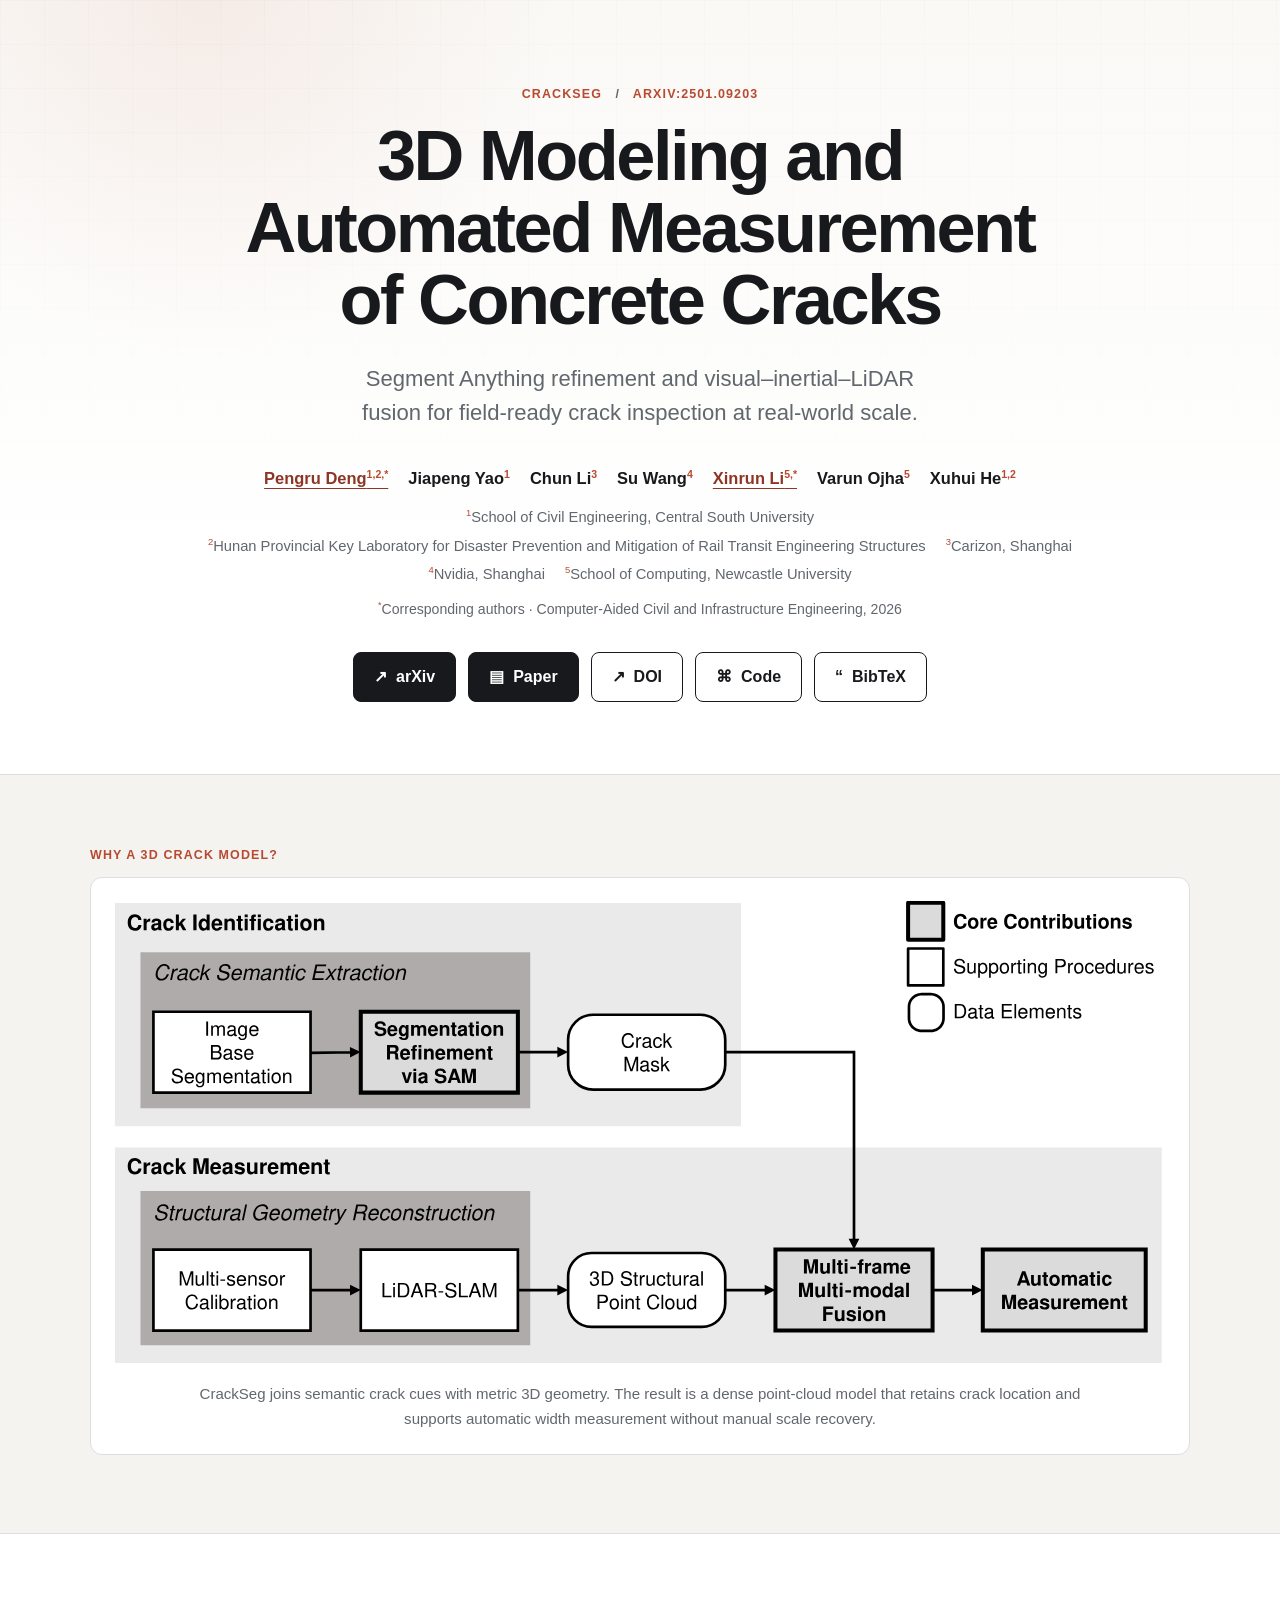
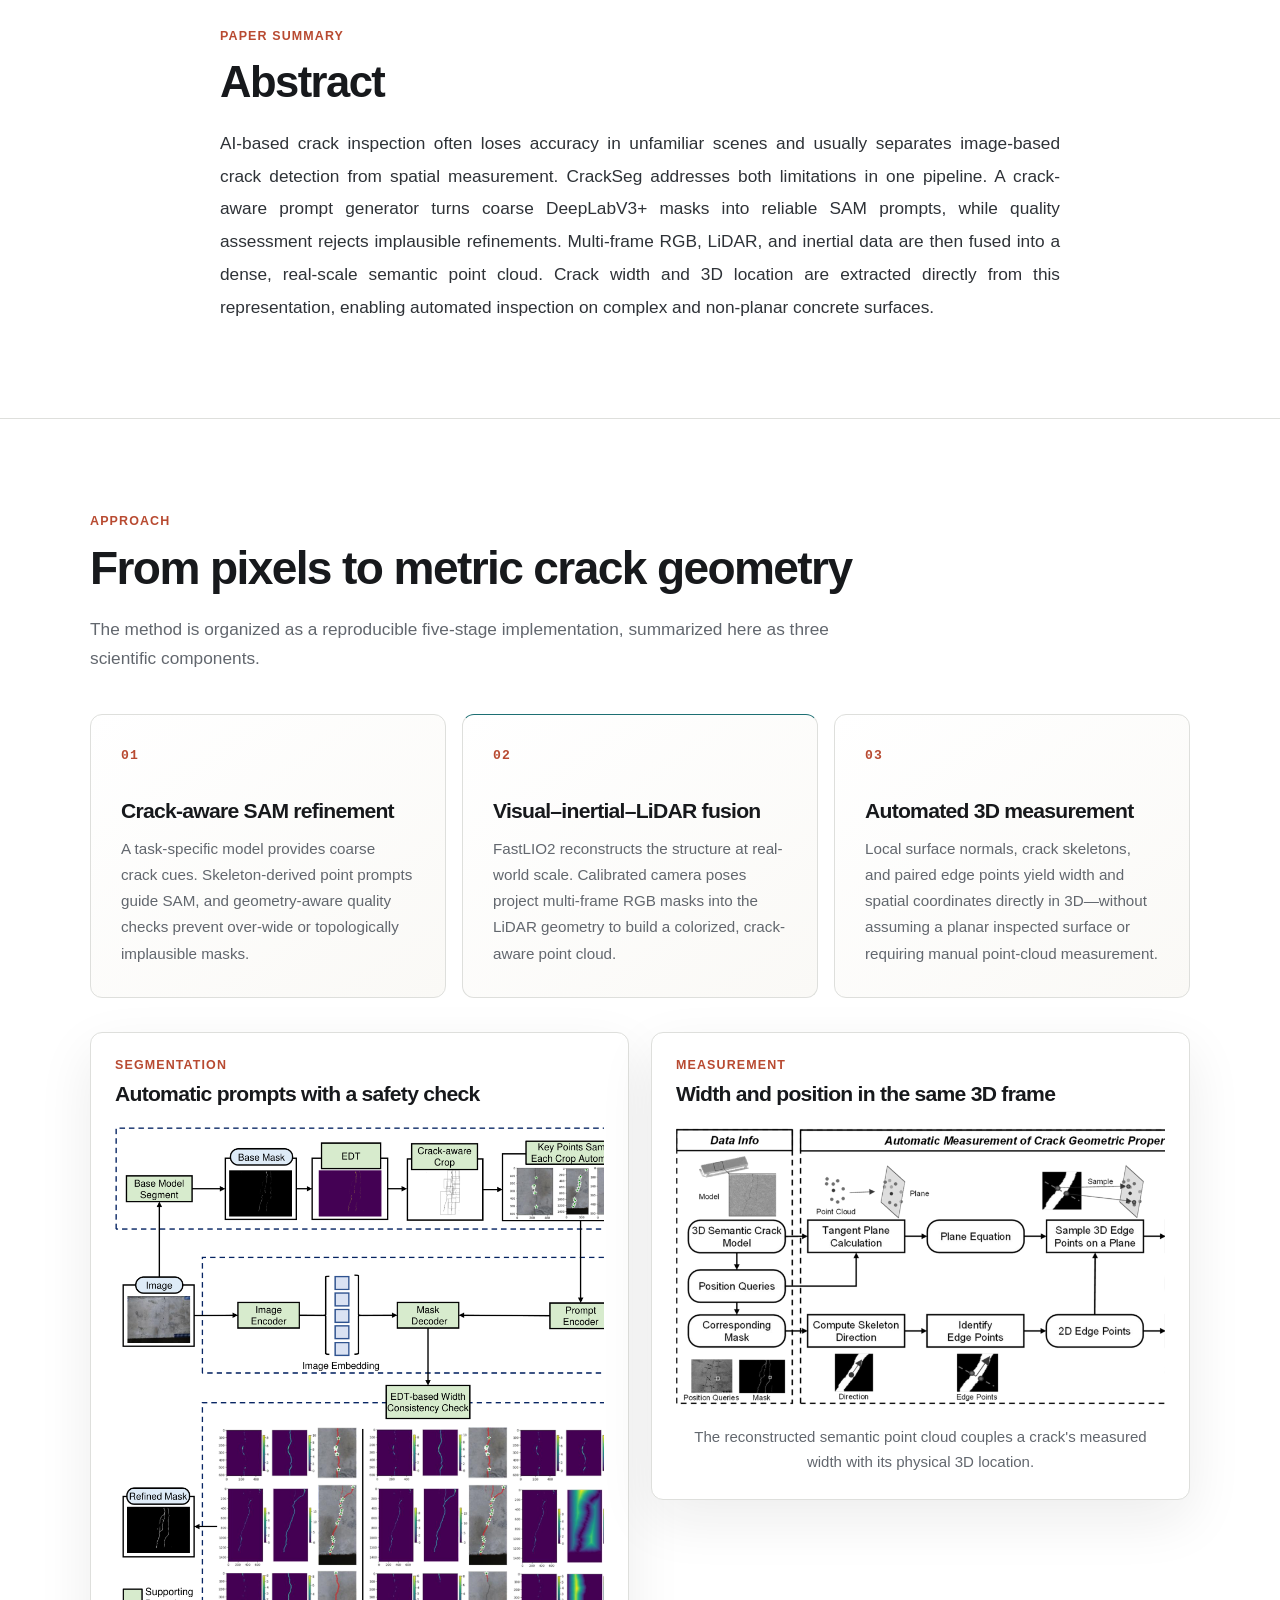
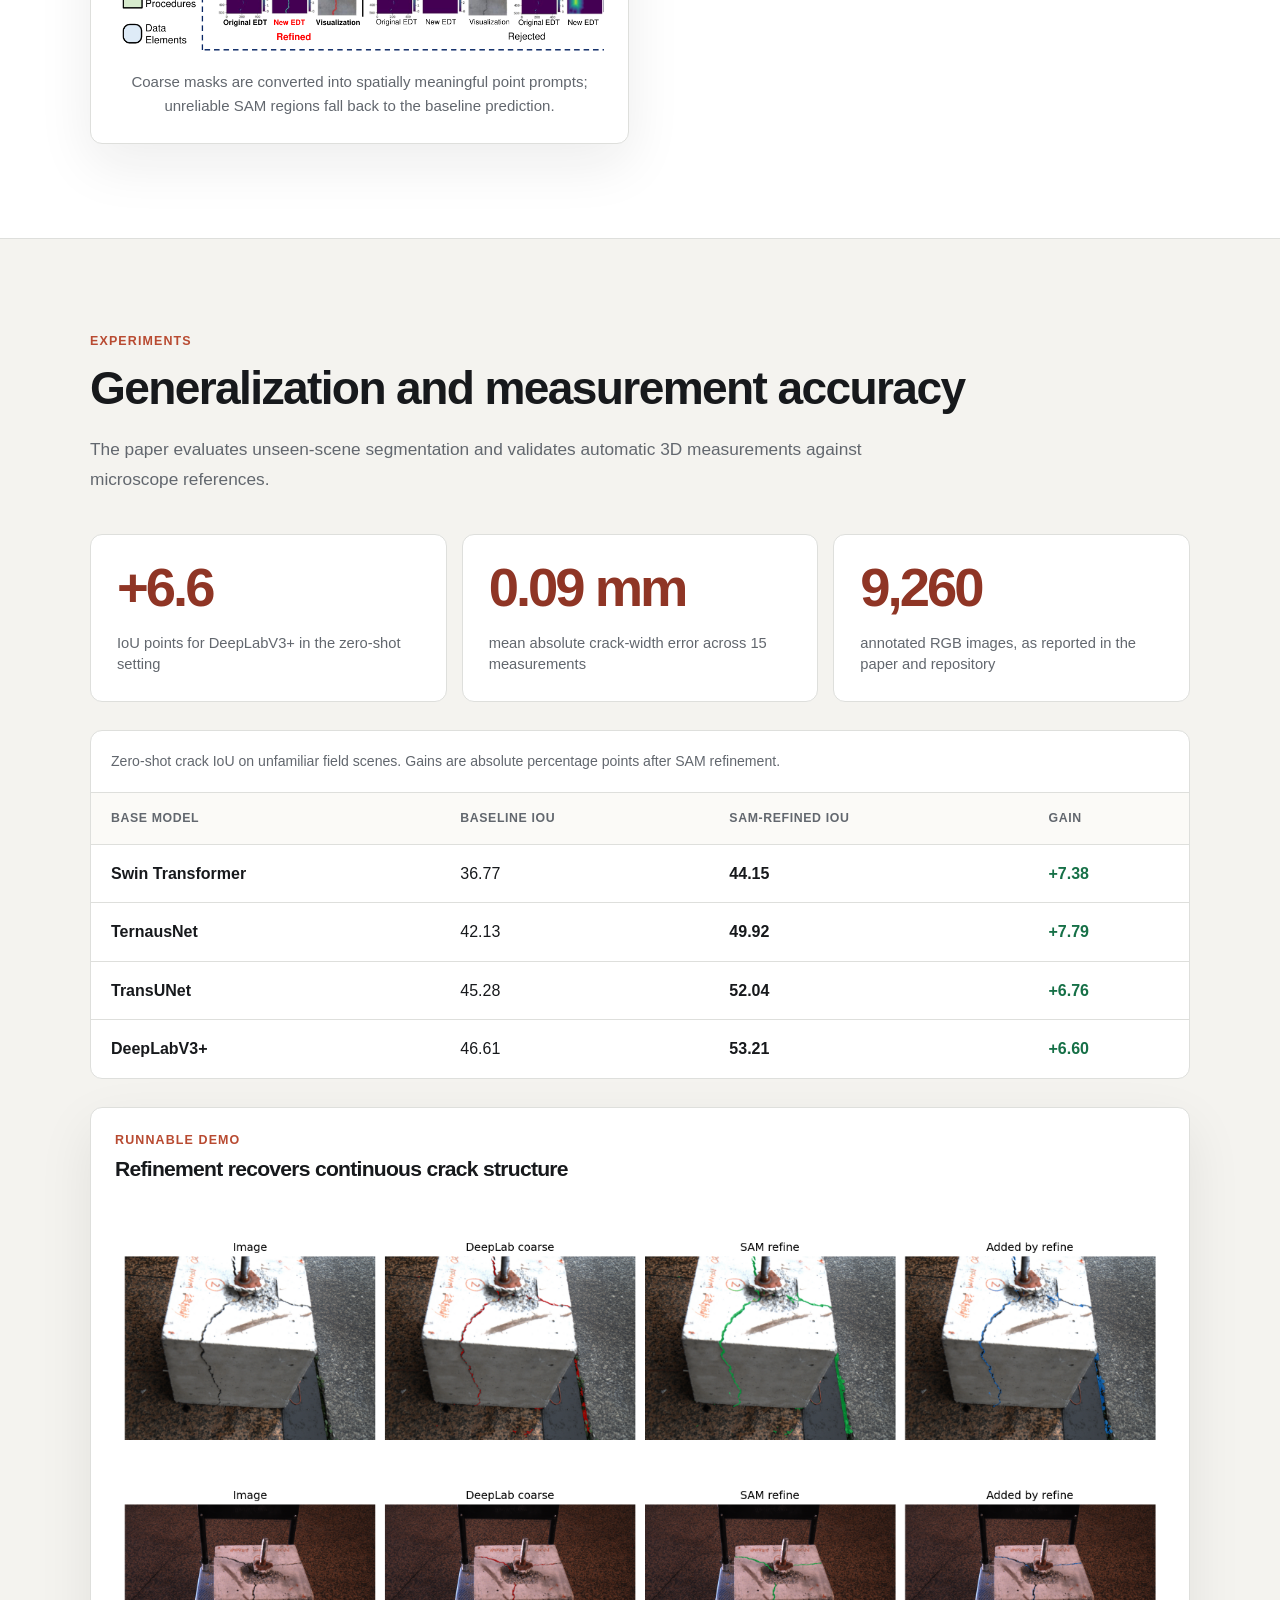
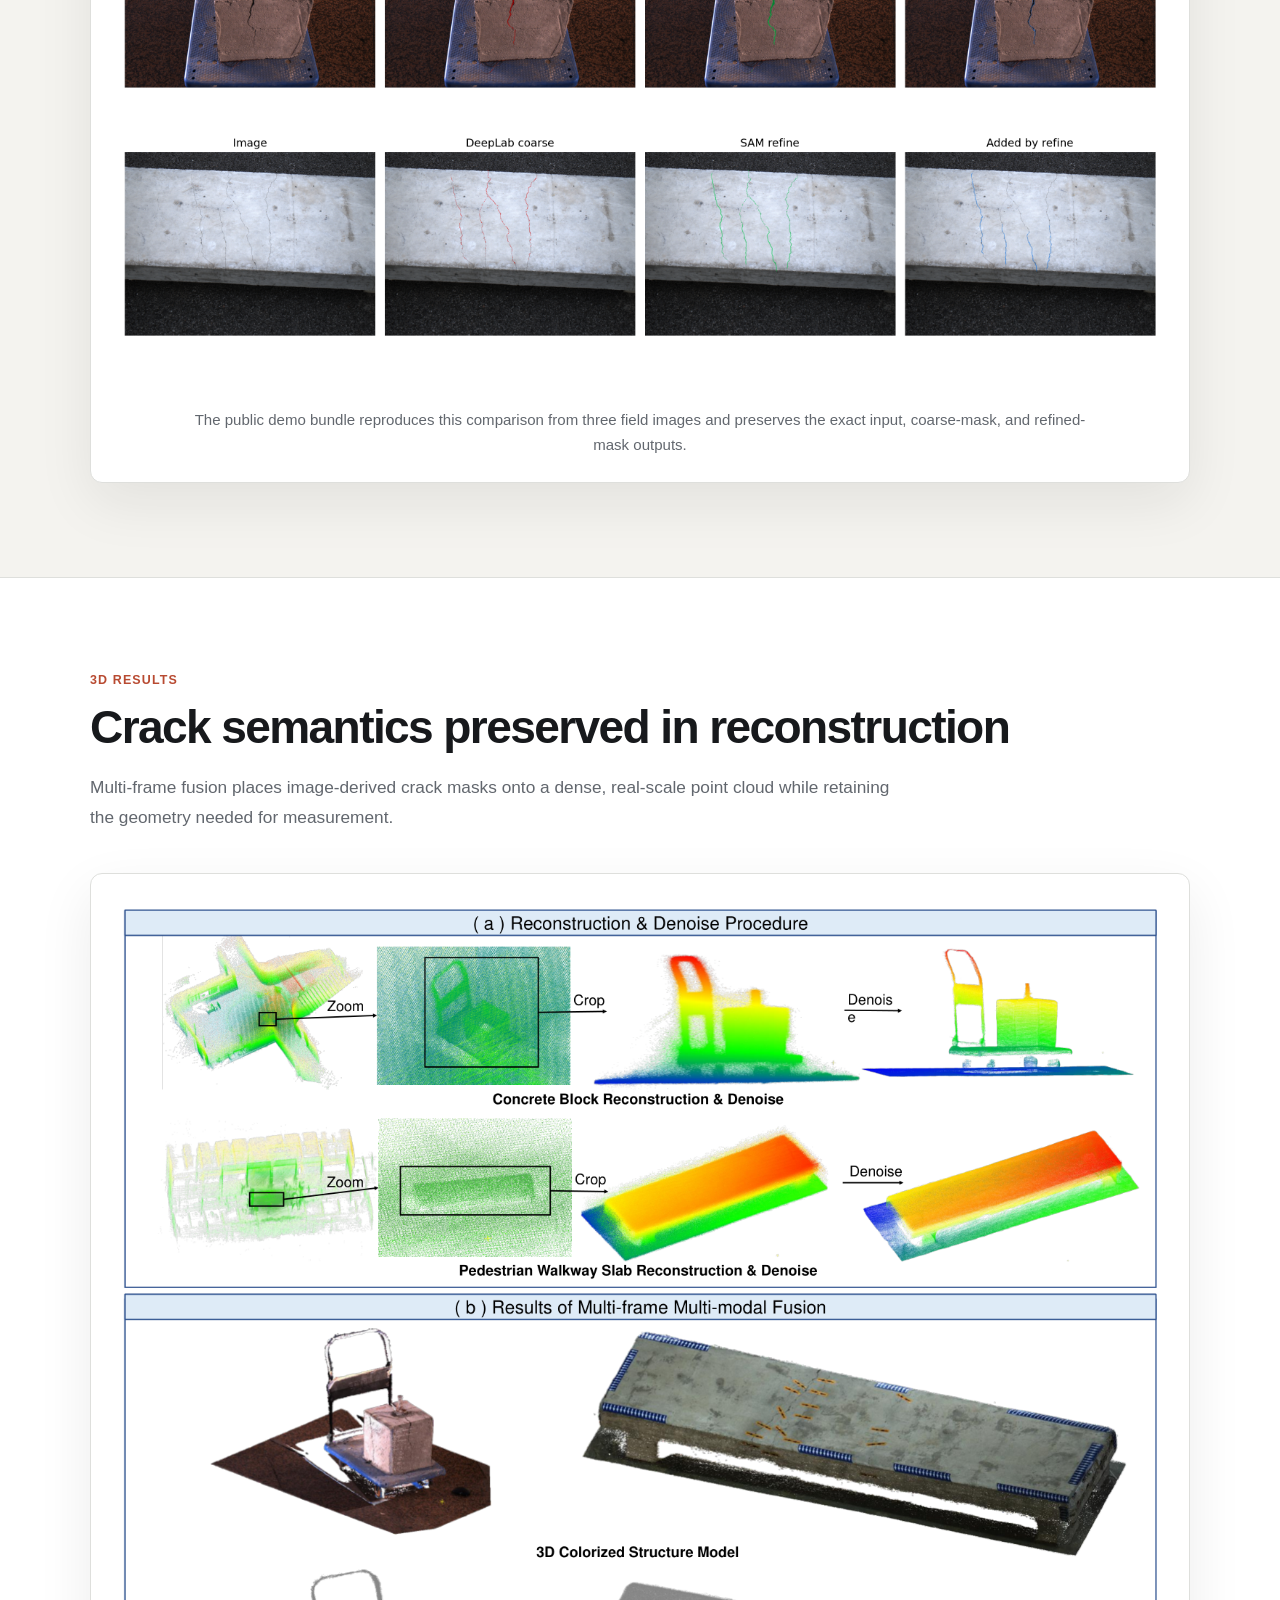
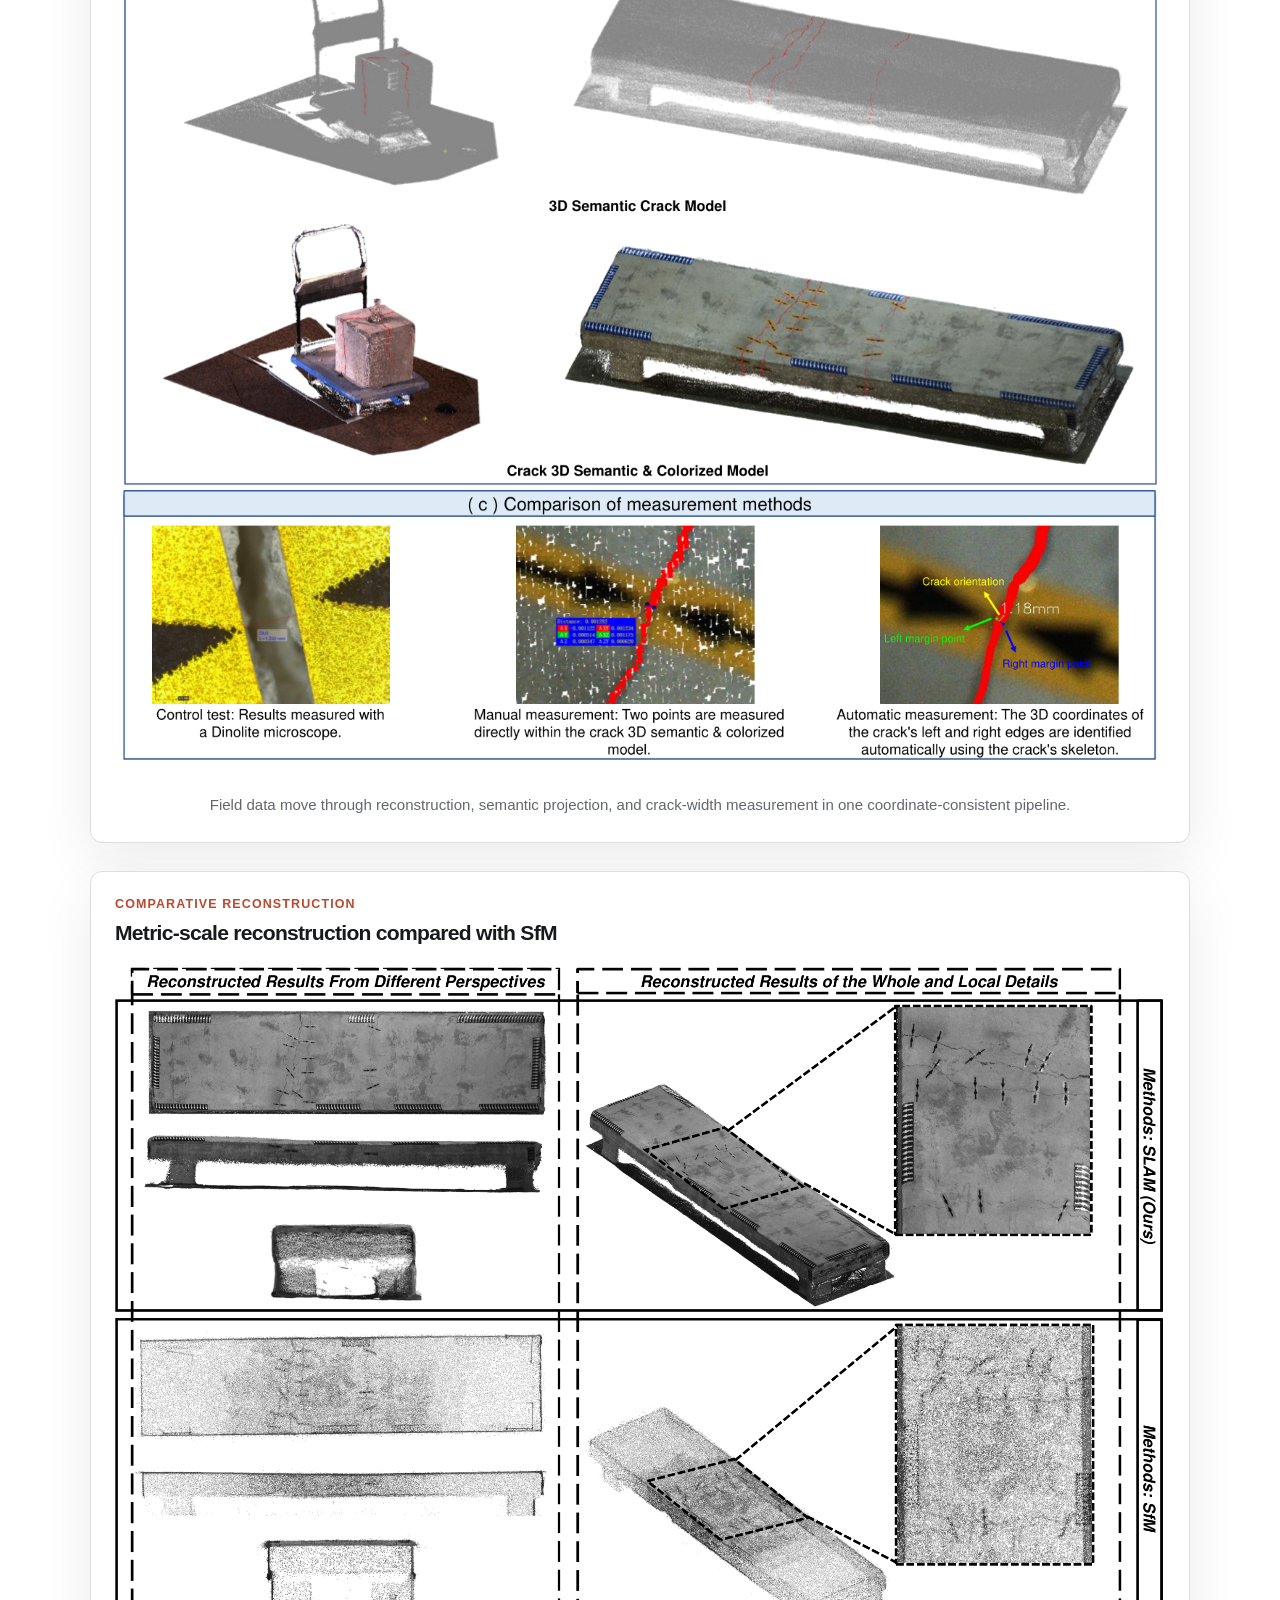
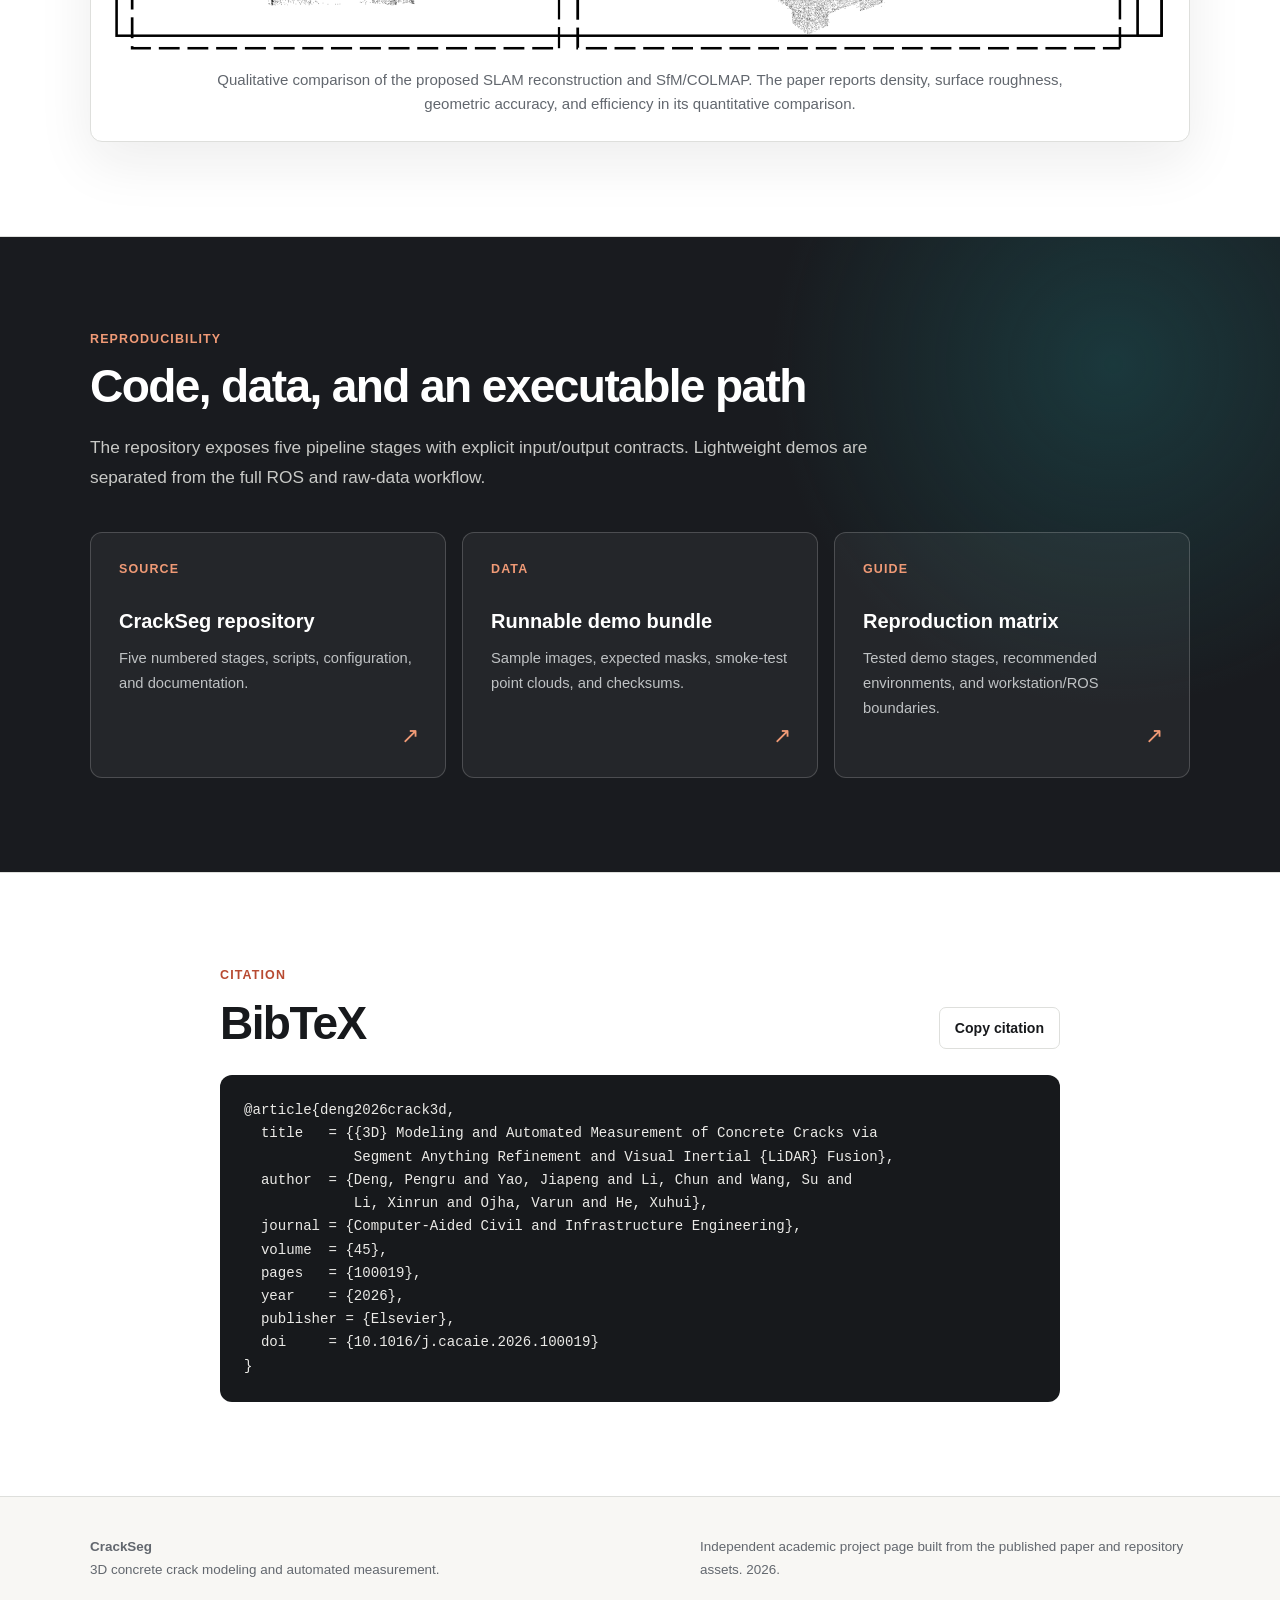
==== site/index.html @ 41051ce4 "Add CrackSeg GitHub Pages project site" ====
<!doctype html>
<html lang="en">
  <head>
    <meta charset="utf-8" />
    <meta name="viewport" content="width=device-width, initial-scale=1" />
    <meta
      name="description"
      content="CrackSeg combines crack-aware SAM refinement, visual-inertial-LiDAR fusion, and automated 3D crack-width measurement for field inspection."
    />
    <meta name="theme-color" content="#f7f5f1" />
    <meta name="color-scheme" content="light" />
    <link rel="canonical" href="https://xr-lee.github.io/CrackSeg/" />
    <link rel="stylesheet" href="./assets/css/site.css" />

    <meta property="og:type" content="article" />
    <meta property="og:site_name" content="CrackSeg" />
    <meta
      property="og:title"
      content="CrackSeg — 3D Modeling and Automated Measurement of Concrete Cracks"
    />
    <meta
      property="og:description"
      content="From field RGB, LiDAR, and IMU captures to semantically enriched 3D crack models and automated width measurements."
    />
    <meta property="og:url" content="https://xr-lee.github.io/CrackSeg/" />
    <meta
      property="og:image"
      content="https://xr-lee.github.io/CrackSeg/assets/images/segmentation-demo.png"
    />
    <meta name="twitter:card" content="summary_large_image" />

    <title>CrackSeg — 3D Concrete Crack Modeling and Measurement</title>

    <script type="application/ld+json">
      {
        "@context": "https://schema.org",
        "@type": "ScholarlyArticle",
        "headline": "3D Modeling and Automated Measurement of Concrete Cracks via Segment Anything Refinement and Visual Inertial LiDAR Fusion",
        "author": [
          { "@type": "Person", "name": "Pengru Deng" },
          { "@type": "Person", "name": "Jiapeng Yao" },
          { "@type": "Person", "name": "Chun Li" },
          { "@type": "Person", "name": "Su Wang" },
          { "@type": "Person", "name": "Xinrun Li" },
          { "@type": "Person", "name": "Varun Ojha" },
          { "@type": "Person", "name": "Xuhui He" }
        ],
        "datePublished": "2026",
        "identifier": [
          "arXiv:2501.09203",
          "https://doi.org/10.1016/j.cacaie.2026.100019"
        ],
        "isPartOf": {
          "@type": "Periodical",
          "name": "Computer-Aided Civil and Infrastructure Engineering"
        },
        "url": "https://xr-lee.github.io/CrackSeg/"
      }
    </script>
  </head>

  <body>
    <a class="skip-link" href="#main-content">Skip to content</a>

    <header class="hero">
      <div class="hero-grid" aria-hidden="true"></div>
      <div class="container hero-inner">
        <p class="eyebrow">CRACKSEG <span>/</span> ARXIV:2501.09203</p>
        <h1>3D Modeling and Automated Measurement of Concrete Cracks</h1>
        <p class="hero-subtitle">
          Segment Anything refinement and visual–inertial–LiDAR fusion for
          field-ready crack inspection at real-world scale.
        </p>

        <div class="authors" aria-label="Authors">
          <a href="mailto:pengrudeng@csu.edu.cn">Pengru Deng<sup>1,2,*</sup></a>
          <span>Jiapeng Yao<sup>1</sup></span>
          <span>Chun Li<sup>3</sup></span>
          <span>Su Wang<sup>4</sup></span>
          <a href="mailto:xinrun.li@ncl.ac.uk">Xinrun Li<sup>5,*</sup></a>
          <span>Varun Ojha<sup>5</sup></span>
          <span>Xuhui He<sup>1,2</sup></span>
        </div>

        <div class="affiliations" aria-label="Affiliations">
          <span><sup>1</sup>School of Civil Engineering, Central South University</span>
          <span><sup>2</sup>Hunan Provincial Key Laboratory for Disaster Prevention and Mitigation of Rail Transit Engineering Structures</span>
          <span><sup>3</sup>Carizon, Shanghai</span>
          <span><sup>4</sup>Nvidia, Shanghai</span>
          <span><sup>5</sup>School of Computing, Newcastle University</span>
        </div>
        <p class="correspondence">
          <sup>*</sup>Corresponding authors · Computer-Aided Civil and
          Infrastructure Engineering, 2026
        </p>

        <nav class="paper-links" aria-label="Paper links">
          <a
            class="button button-dark"
            href="https://arxiv.org/abs/2501.09203"
            target="_blank"
            rel="noopener noreferrer"
          >
            <span aria-hidden="true">↗</span> arXiv
            <span class="sr-only"> (opens in a new tab)</span>
          </a>
          <a
            class="button button-dark"
            href="https://arxiv.org/pdf/2501.09203"
            target="_blank"
            rel="noopener noreferrer"
          >
            <span aria-hidden="true">▤</span> Paper
            <span class="sr-only"> (opens in a new tab)</span>
          </a>
          <a
            class="button button-outline"
            href="https://doi.org/10.1016/j.cacaie.2026.100019"
            target="_blank"
            rel="noopener noreferrer"
          >
            <span aria-hidden="true">↗</span> DOI
            <span class="sr-only"> (opens in a new tab)</span>
          </a>
          <a
            class="button button-outline"
            href="https://github.com/XR-Lee/CrackSeg"
            target="_blank"
            rel="noopener noreferrer"
          >
            <span aria-hidden="true">⌘</span> Code
            <span class="sr-only"> (opens in a new tab)</span>
          </a>
          <a class="button button-outline" href="#bibtex">
            <span aria-hidden="true">“</span> BibTeX
          </a>
        </nav>
      </div>
    </header>

    <main id="main-content">
      <section class="teaser section-soft" aria-labelledby="overview-title">
        <div class="container-wide">
          <p class="section-kicker">WHY A 3D CRACK MODEL?</p>
          <h2 id="overview-title" class="sr-only">CrackSeg overview</h2>
          <figure class="figure-card figure-card-plain">
            <div
              class="figure-scroll"
              tabindex="0"
              aria-label="CrackSeg pipeline overview, horizontally scrollable on small screens"
            >
              <img
                src="./assets/images/pipeline-overview.svg"
                alt="CrackSeg pipeline from structural imagery through segmentation, LiDAR reconstruction, multimodal fusion, and automatic measurement."
                width="1178"
                height="519"
                decoding="async"
              />
            </div>
            <figcaption>
              CrackSeg joins semantic crack cues with metric 3D geometry. The result
              is a dense point-cloud model that retains crack location and supports
              automatic width measurement without manual scale recovery.
            </figcaption>
          </figure>
        </div>
      </section>

      <section class="section abstract-section" aria-labelledby="abstract-title">
        <div class="container-reading">
          <p class="section-kicker">PAPER SUMMARY</p>
          <h2 id="abstract-title">Abstract</h2>
          <p class="abstract-copy">
            AI-based crack inspection often loses accuracy in unfamiliar scenes and
            usually separates image-based crack detection from spatial measurement.
            CrackSeg addresses both limitations in one pipeline. A crack-aware prompt
            generator turns coarse DeepLabV3+ masks into reliable SAM prompts, while
            quality assessment rejects implausible refinements. Multi-frame RGB,
            LiDAR, and inertial data are then fused into a dense, real-scale semantic
            point cloud. Crack width and 3D location are extracted directly from this
            representation, enabling automated inspection on complex and non-planar
            concrete surfaces.
          </p>
        </div>
      </section>

      <section class="section method-section" aria-labelledby="method-title">
        <div class="container-wide">
          <p class="section-kicker">APPROACH</p>
          <h2 id="method-title">From pixels to metric crack geometry</h2>
          <p class="section-lead">
            The method is organized as a reproducible five-stage implementation,
            summarized here as three scientific components.
          </p>

          <div class="method-grid">
            <article class="method-card">
              <span class="method-index">01</span>
              <h3>Crack-aware SAM refinement</h3>
              <p>
                A task-specific model provides coarse crack cues. Skeleton-derived
                point prompts guide SAM, and geometry-aware quality checks prevent
                over-wide or topologically implausible masks.
              </p>
            </article>
            <article class="method-card">
              <span class="method-index">02</span>
              <h3>Visual–inertial–LiDAR fusion</h3>
              <p>
                FastLIO2 reconstructs the structure at real-world scale. Calibrated
                camera poses project multi-frame RGB masks into the LiDAR geometry to
                build a colorized, crack-aware point cloud.
              </p>
            </article>
            <article class="method-card">
              <span class="method-index">03</span>
              <h3>Automated 3D measurement</h3>
              <p>
                Local surface normals, crack skeletons, and paired edge points yield
                width and spatial coordinates directly in 3D—without assuming a
                planar inspected surface or requiring manual point-cloud measurement.
              </p>
            </article>
          </div>

          <div class="figure-pair">
            <figure class="figure-card">
              <p class="figure-label">SEGMENTATION</p>
              <h3>Automatic prompts with a safety check</h3>
              <div
                class="figure-scroll figure-scroll-tall"
                tabindex="0"
                aria-label="SAM refinement workflow, horizontally scrollable on small screens"
              >
                <img
                  src="./assets/images/sam-refinement.png"
                  alt="Workflow showing crack-aware prompt generation, SAM inference, and segmentation quality assessment."
                  width="1071"
                  height="968"
                  loading="lazy"
                  decoding="async"
                />
              </div>
              <figcaption>
                Coarse masks are converted into spatially meaningful point prompts;
                unreliable SAM regions fall back to the baseline prediction.
              </figcaption>
            </figure>

            <figure class="figure-card">
              <p class="figure-label">MEASUREMENT</p>
              <h3>Width and position in the same 3D frame</h3>
              <div
                class="figure-scroll"
                tabindex="0"
                aria-label="3D crack-width measurement workflow, horizontally scrollable on small screens"
              >
                <img
                  src="./assets/images/width-workflow.png"
                  alt="Workflow for localizing and measuring crack width from a semantic 3D point cloud."
                  width="1264"
                  height="491"
                  loading="lazy"
                  decoding="async"
                />
              </div>
              <figcaption>
                The reconstructed semantic point cloud couples a crack's measured
                width with its physical 3D location.
              </figcaption>
            </figure>
          </div>
        </div>
      </section>

      <section class="section section-soft results-section" aria-labelledby="results-title">
        <div class="container-wide">
          <p class="section-kicker">EXPERIMENTS</p>
          <h2 id="results-title">Generalization and measurement accuracy</h2>
          <p class="section-lead">
            The paper evaluates unseen-scene segmentation and validates automatic 3D
            measurements against microscope references.
          </p>

          <div class="metrics" aria-label="Key results">
            <article class="metric-card">
              <strong>+6.6</strong>
              <span>IoU points for DeepLabV3+ in the zero-shot setting</span>
            </article>
            <article class="metric-card">
              <strong>0.09 mm</strong>
              <span>mean absolute crack-width error across 15 measurements</span>
            </article>
            <article class="metric-card">
              <strong>9,260</strong>
              <span>annotated RGB images, as reported in the paper and repository</span>
            </article>
          </div>

          <div
            class="table-wrap"
            tabindex="0"
            aria-label="Zero-shot segmentation results, horizontally scrollable"
          >
            <table>
              <caption>
                Zero-shot crack IoU on unfamiliar field scenes. Gains are absolute
                percentage points after SAM refinement.
              </caption>
              <thead>
                <tr>
                  <th scope="col">Base model</th>
                  <th scope="col">Baseline IoU</th>
                  <th scope="col">SAM-refined IoU</th>
                  <th scope="col">Gain</th>
                </tr>
              </thead>
              <tbody>
                <tr>
                  <th scope="row">Swin Transformer</th>
                  <td>36.77</td>
                  <td><strong>44.15</strong></td>
                  <td class="gain">+7.38</td>
                </tr>
                <tr>
                  <th scope="row">TernausNet</th>
                  <td>42.13</td>
                  <td><strong>49.92</strong></td>
                  <td class="gain">+7.79</td>
                </tr>
                <tr>
                  <th scope="row">TransUNet</th>
                  <td>45.28</td>
                  <td><strong>52.04</strong></td>
                  <td class="gain">+6.76</td>
                </tr>
                <tr>
                  <th scope="row">DeepLabV3+</th>
                  <td>46.61</td>
                  <td><strong>53.21</strong></td>
                  <td class="gain">+6.60</td>
                </tr>
              </tbody>
            </table>
          </div>

          <figure class="figure-card result-figure">
            <p class="figure-label">RUNNABLE DEMO</p>
            <h3>Refinement recovers continuous crack structure</h3>
            <div
              class="figure-scroll"
              tabindex="0"
              aria-label="Segmentation demo comparison, horizontally scrollable on small screens"
            >
              <img
                src="./assets/images/segmentation-demo.png"
                alt="Three field examples comparing input images, coarse DeepLab masks, SAM-refined masks, and pixels recovered by refinement."
                width="3200"
                height="1800"
                loading="lazy"
                decoding="async"
              />
            </div>
            <figcaption>
              The public demo bundle reproduces this comparison from three field
              images and preserves the exact input, coarse-mask, and refined-mask
              outputs.
            </figcaption>
          </figure>
        </div>
      </section>

      <section class="section qualitative-section" aria-labelledby="qualitative-title">
        <div class="container-wide">
          <p class="section-kicker">3D RESULTS</p>
          <h2 id="qualitative-title">Crack semantics preserved in reconstruction</h2>
          <p class="section-lead">
            Multi-frame fusion places image-derived crack masks onto a dense,
            real-scale point cloud while retaining the geometry needed for
            measurement.
          </p>

          <figure class="figure-card feature-figure">
            <div
              class="figure-scroll"
              tabindex="0"
              aria-label="Reconstruction and measurement results, horizontally scrollable on small screens"
            >
              <img
                src="./assets/images/reconstruction-results.png"
                alt="Structural reconstruction, crack semantic fusion, and automatic crack-width measurement results."
                width="1448"
                height="2037"
                loading="lazy"
                decoding="async"
              />
            </div>
            <figcaption>
              Field data move through reconstruction, semantic projection, and
              crack-width measurement in one coordinate-consistent pipeline.
            </figcaption>
          </figure>

          <figure class="figure-card feature-figure">
            <p class="figure-label">COMPARATIVE RECONSTRUCTION</p>
            <h3>Metric-scale reconstruction compared with SfM</h3>
            <div
              class="figure-scroll"
              tabindex="0"
              aria-label="3D reconstruction comparison, horizontally scrollable on small screens"
            >
              <img
                src="./assets/images/reconstruction-comparison.png"
                alt="Comparison between the proposed LiDAR-image fusion reconstruction and an SfM-based approach."
                width="2035"
                height="1324"
                loading="lazy"
                decoding="async"
              />
            </div>
            <figcaption>
              Qualitative comparison of the proposed SLAM reconstruction and
              SfM/COLMAP. The paper reports density, surface roughness, geometric
              accuracy, and efficiency in its quantitative comparison.
            </figcaption>
          </figure>
        </div>
      </section>

      <section class="section section-dark resources-section" aria-labelledby="resources-title">
        <div class="container-wide">
          <p class="section-kicker section-kicker-light">REPRODUCIBILITY</p>
          <h2 id="resources-title">Code, data, and an executable path</h2>
          <p class="section-lead section-lead-light">
            The repository exposes five pipeline stages with explicit input/output
            contracts. Lightweight demos are separated from the full ROS and raw-data
            workflow.
          </p>

          <div class="resource-grid">
            <a
              class="resource-card"
              href="https://github.com/XR-Lee/CrackSeg"
              target="_blank"
              rel="noopener noreferrer"
            >
              <span class="resource-overline">SOURCE</span>
              <strong>CrackSeg repository</strong>
              <span>Five numbered stages, scripts, configuration, and documentation.</span>
              <span class="resource-arrow" aria-hidden="true">↗</span>
              <span class="sr-only">Opens in a new tab.</span>
            </a>
            <a
              class="resource-card"
              href="https://drive.google.com/drive/folders/1gFtSRWuKS7C0BrCifCmJpb7bshKcNFeG"
              target="_blank"
              rel="noopener noreferrer"
            >
              <span class="resource-overline">DATA</span>
              <strong>Runnable demo bundle</strong>
              <span>Sample images, expected masks, smoke-test point clouds, and checksums.</span>
              <span class="resource-arrow" aria-hidden="true">↗</span>
              <span class="sr-only">Opens in a new tab.</span>
            </a>
            <a
              class="resource-card"
              href="https://github.com/XR-Lee/CrackSeg/blob/main/docs/REPRODUCIBILITY.md"
              target="_blank"
              rel="noopener noreferrer"
            >
              <span class="resource-overline">GUIDE</span>
              <strong>Reproduction matrix</strong>
              <span>Tested demo stages, recommended environments, and workstation/ROS boundaries.</span>
              <span class="resource-arrow" aria-hidden="true">↗</span>
              <span class="sr-only">Opens in a new tab.</span>
            </a>
          </div>
        </div>
      </section>

      <section id="bibtex" class="section bibtex-section" aria-labelledby="bibtex-title">
        <div class="container-reading">
          <div class="bibtex-heading">
            <div>
              <p class="section-kicker">CITATION</p>
              <h2 id="bibtex-title">BibTeX</h2>
            </div>
            <button class="copy-button" type="button" data-copy-target="citation-code">
              <span class="copy-label" role="status" aria-live="polite">Copy citation</span>
            </button>
          </div>
          <pre><code id="citation-code">@article{deng2026crack3d,
  title   = {{3D} Modeling and Automated Measurement of Concrete Cracks via
             Segment Anything Refinement and Visual Inertial {LiDAR} Fusion},
  author  = {Deng, Pengru and Yao, Jiapeng and Li, Chun and Wang, Su and
             Li, Xinrun and Ojha, Varun and He, Xuhui},
  journal = {Computer-Aided Civil and Infrastructure Engineering},
  volume  = {45},
  pages   = {100019},
  year    = {2026},
  publisher = {Elsevier},
  doi     = {10.1016/j.cacaie.2026.100019}
}</code></pre>
        </div>
      </section>
    </main>

    <footer>
      <div class="container-wide footer-inner">
        <p>
          <strong>CrackSeg</strong><br />
          3D concrete crack modeling and automated measurement.
        </p>
        <p>
          Independent academic project page built from the published paper and
          repository assets. <span id="copyright-year">2026</span>.
        </p>
      </div>
    </footer>

    <script src="./assets/js/site.js" defer></script>
  </body>
</html>
---- site/assets/css/site.css ----
:root {
  --ink: #17191c;
  --ink-2: #25282d;
  --muted: #62676e;
  --line: #dedfdc;
  --soft: #f4f3ef;
  --paper: #ffffff;
  --accent: #b84a31;
  --accent-dark: #8f3525;
  --accent-soft: #f5e6df;
  --teal: #1d6f73;
  --gain: #167047;
  --shadow: 0 20px 55px rgb(23 25 28 / 8%);
  --radius: 12px;
  --content: 1100px;
  --reading: 840px;
}

*,
*::before,
*::after {
  box-sizing: border-box;
}

html {
  scroll-behavior: smooth;
}

body {
  margin: 0;
  color: var(--ink);
  background: var(--paper);
  font-family: Inter, "Segoe UI", "Noto Sans", Arial, sans-serif;
  font-size: 16px;
  line-height: 1.72;
  text-rendering: optimizeLegibility;
  -webkit-font-smoothing: antialiased;
}

a {
  color: inherit;
}

img {
  display: block;
  max-width: 100%;
  height: auto;
}

button,
a {
  -webkit-tap-highlight-color: transparent;
}

.skip-link {
  position: fixed;
  top: 12px;
  left: 12px;
  z-index: 100;
  padding: 10px 14px;
  color: var(--paper);
  background: var(--ink);
  border-radius: 6px;
  transform: translateY(-180%);
  transition: transform 160ms ease;
}

.skip-link:focus {
  transform: translateY(0);
}

.container,
.container-wide,
.container-reading {
  width: min(100% - 48px, var(--content));
  margin-inline: auto;
}

.container-reading {
  width: min(100% - 48px, var(--reading));
}

.hero {
  position: relative;
  overflow: hidden;
  border-bottom: 1px solid var(--line);
  background:
    radial-gradient(circle at 16% 0%, rgb(184 74 49 / 8%), transparent 27%),
    linear-gradient(180deg, #faf9f6 0%, #fff 72%);
}

.hero-grid {
  position: absolute;
  inset: 0;
  opacity: 0.22;
  background-image:
    linear-gradient(rgb(23 25 28 / 7%) 1px, transparent 1px),
    linear-gradient(90deg, rgb(23 25 28 / 7%) 1px, transparent 1px);
  background-size: 44px 44px;
  mask-image: linear-gradient(to bottom, #000 0%, transparent 76%);
  pointer-events: none;
}

.hero-inner {
  position: relative;
  padding-block: 86px 72px;
  text-align: center;
}

.eyebrow,
.section-kicker,
.figure-label,
.resource-overline {
  margin: 0 0 18px;
  color: var(--accent);
  font-size: 0.78rem;
  font-weight: 800;
  letter-spacing: 0.09em;
  line-height: 1.3;
  text-transform: uppercase;
}

.eyebrow span {
  padding-inline: 0.7em;
  color: var(--muted);
}

h1,
h2,
h3,
p {
  margin-top: 0;
}

h1,
h2,
h3 {
  font-family: "Aptos Display", "Segoe UI", "Noto Sans", Arial, sans-serif;
  letter-spacing: -0.035em;
}

h1 {
  max-width: 990px;
  margin: 0 auto 26px;
  font-size: clamp(2.45rem, 5.5vw, 4.8rem);
  font-weight: 750;
  line-height: 1.02;
  text-wrap: balance;
}

h2 {
  margin-bottom: 20px;
  font-size: clamp(2rem, 3.6vw, 3.15rem);
  font-weight: 740;
  line-height: 1.12;
  text-wrap: balance;
}

h3 {
  margin-bottom: 12px;
  font-size: 1.32rem;
  line-height: 1.25;
}

.hero-subtitle {
  max-width: 780px;
  margin: 0 auto 34px;
  color: var(--muted);
  font-size: clamp(1.08rem, 2.1vw, 1.38rem);
  line-height: 1.55;
  text-wrap: balance;
}

.authors {
  display: flex;
  flex-wrap: wrap;
  justify-content: center;
  gap: 5px 20px;
  max-width: 940px;
  margin: 0 auto 13px;
  font-size: 1.03rem;
  font-weight: 650;
}

.authors a {
  color: var(--accent-dark);
  text-decoration-thickness: 1px;
  text-underline-offset: 4px;
}

sup {
  color: var(--accent);
  font-size: 0.64em;
  line-height: 0;
}

.affiliations {
  display: flex;
  flex-wrap: wrap;
  justify-content: center;
  gap: 3px 20px;
  max-width: 980px;
  margin: 0 auto 10px;
  color: var(--muted);
  font-size: 0.92rem;
}

.correspondence {
  margin-bottom: 30px;
  color: var(--muted);
  font-size: 0.88rem;
}

.paper-links {
  display: flex;
  flex-wrap: wrap;
  justify-content: center;
  gap: 12px;
}

.button {
  display: inline-flex;
  min-height: 50px;
  align-items: center;
  justify-content: center;
  gap: 9px;
  padding: 0 20px;
  border: 1px solid var(--ink);
  border-radius: 8px;
  font-weight: 750;
  line-height: 1;
  text-decoration: none;
  transition:
    transform 160ms ease,
    background-color 160ms ease,
    color 160ms ease;
}

.button:hover {
  transform: translateY(-2px);
}

.button:focus-visible,
.copy-button:focus-visible,
.figure-scroll:focus-visible,
.table-wrap:focus-visible,
.resource-card:focus-visible {
  outline: 3px solid rgb(184 74 49 / 42%);
  outline-offset: 3px;
}

.button-dark {
  color: var(--paper);
  background: var(--ink);
}

.button-dark:hover {
  background: var(--accent-dark);
}

.button-outline {
  background: var(--paper);
}

.button-outline:hover {
  color: var(--paper);
  background: var(--ink);
}

.section {
  padding-block: 94px;
  border-bottom: 1px solid var(--line);
}

.section-soft {
  background: var(--soft);
}

.teaser {
  padding-block: 72px 78px;
  border-bottom: 1px solid var(--line);
}

.section-kicker {
  margin-bottom: 14px;
}

.section-lead {
  max-width: 800px;
  margin-bottom: 40px;
  color: var(--muted);
  font-size: 1.08rem;
}

.abstract-section h2 {
  font-size: clamp(2rem, 3.4vw, 2.75rem);
}

.abstract-copy {
  margin-bottom: 0;
  color: #2e3237;
  font-size: 1.08rem;
  line-height: 1.9;
  text-align: justify;
}

.figure-card {
  overflow: hidden;
  margin: 0;
  padding: 24px;
  background: var(--paper);
  border: 1px solid var(--line);
  border-radius: var(--radius);
  box-shadow: var(--shadow);
}

.figure-card-plain {
  padding: 22px;
  box-shadow: none;
}

.figure-card h3 {
  margin-bottom: 20px;
}

.figure-scroll {
  overflow-x: auto;
  scrollbar-color: #b9b9b4 transparent;
  scrollbar-width: thin;
}

.figure-scroll img {
  width: 100%;
  min-width: 720px;
  margin-inline: auto;
}

.figure-scroll-tall img {
  min-width: 580px;
}

.figure-card figcaption {
  max-width: 910px;
  margin: 18px auto 0;
  color: var(--muted);
  font-size: 0.94rem;
  line-height: 1.65;
  text-align: center;
}

.method-grid {
  display: grid;
  grid-template-columns: repeat(3, 1fr);
  gap: 16px;
  margin-bottom: 34px;
}

.method-card {
  min-height: 270px;
  padding: 30px;
  background: linear-gradient(145deg, #fff 0%, #faf9f6 100%);
  border: 1px solid var(--line);
  border-radius: var(--radius);
}

.method-card:nth-child(2) {
  border-top-color: var(--teal);
}

.method-index {
  display: block;
  margin-bottom: 30px;
  color: var(--accent);
  font-family: ui-monospace, SFMono-Regular, Consolas, monospace;
  font-size: 0.82rem;
  font-weight: 800;
  letter-spacing: 0.08em;
}

.method-card p {
  margin-bottom: 0;
  color: var(--muted);
  font-size: 0.95rem;
}

.figure-pair {
  display: grid;
  grid-template-columns: 1fr 1fr;
  align-items: start;
  gap: 22px;
}

.figure-pair .figure-card {
  min-width: 0;
}

.figure-label {
  margin-bottom: 8px;
}

.metrics {
  display: grid;
  grid-template-columns: repeat(3, 1fr);
  gap: 15px;
  margin-bottom: 28px;
}

.metric-card {
  display: flex;
  min-height: 168px;
  flex-direction: column;
  justify-content: space-between;
  padding: 26px;
  background: var(--paper);
  border: 1px solid var(--line);
  border-radius: var(--radius);
}

.metric-card strong {
  color: var(--accent-dark);
  font-size: clamp(2.1rem, 4.4vw, 3.4rem);
  font-weight: 780;
  letter-spacing: -0.055em;
  line-height: 1;
}

.metric-card span {
  color: var(--muted);
  font-size: 0.92rem;
  line-height: 1.45;
}

.table-wrap {
  overflow-x: auto;
  margin-bottom: 28px;
  background: var(--paper);
  border: 1px solid var(--line);
  border-radius: var(--radius);
}

table {
  width: 100%;
  min-width: 660px;
  border-collapse: collapse;
  font-variant-numeric: tabular-nums;
}

caption {
  padding: 18px 20px;
  color: var(--muted);
  border-bottom: 1px solid var(--line);
  font-size: 0.88rem;
  text-align: left;
}

th,
td {
  padding: 15px 20px;
  border-bottom: 1px solid var(--line);
  text-align: left;
}

thead th {
  color: var(--muted);
  background: #fbfaf7;
  font-size: 0.77rem;
  letter-spacing: 0.05em;
  text-transform: uppercase;
}

tbody th {
  font-weight: 650;
}

tbody tr:last-child th,
tbody tr:last-child td {
  border-bottom: 0;
}

.gain {
  color: var(--gain);
  font-weight: 800;
}

.result-figure,
.feature-figure {
  margin-top: 28px;
}

.feature-figure + .feature-figure {
  margin-top: 28px;
}

.section-dark {
  color: var(--paper);
  background:
    radial-gradient(circle at 87% 20%, rgb(29 111 115 / 35%), transparent 28%),
    #191b1f;
}

.section-kicker-light {
  color: #f09a76;
}

.section-lead-light {
  color: #c8c9c6;
}

.resource-grid {
  display: grid;
  grid-template-columns: repeat(3, 1fr);
  gap: 16px;
}

.resource-card {
  position: relative;
  display: flex;
  min-height: 246px;
  flex-direction: column;
  padding: 28px;
  color: var(--paper);
  background: rgb(255 255 255 / 5%);
  border: 1px solid rgb(255 255 255 / 18%);
  border-radius: var(--radius);
  text-decoration: none;
  transition:
    transform 160ms ease,
    background-color 160ms ease;
}

.resource-card:hover {
  transform: translateY(-3px);
  background: rgb(255 255 255 / 9%);
}

.resource-card strong {
  margin-bottom: 12px;
  font-size: 1.25rem;
  line-height: 1.3;
}

.resource-card > span:not(.resource-overline, .resource-arrow) {
  color: #bfc2c4;
  font-size: 0.92rem;
}

.resource-overline {
  margin-bottom: 30px;
  color: #f09a76;
}

.resource-arrow {
  position: absolute;
  right: 26px;
  bottom: 22px;
  color: #f09a76;
  font-size: 1.4rem;
}

.bibtex-heading {
  display: flex;
  align-items: end;
  justify-content: space-between;
  gap: 20px;
}

.bibtex-heading h2 {
  margin-bottom: 0;
}

.copy-button {
  min-height: 42px;
  padding: 0 15px;
  color: var(--ink);
  background: var(--paper);
  border: 1px solid var(--line);
  border-radius: 7px;
  font: inherit;
  font-size: 0.88rem;
  font-weight: 700;
  cursor: pointer;
}

pre {
  overflow-x: auto;
  margin: 26px 0 0;
  padding: 24px;
  color: #ebeae7;
  background: var(--ink);
  border-radius: var(--radius);
  font-size: 0.88rem;
  line-height: 1.65;
}

code {
  font-family: "Cascadia Code", "SFMono-Regular", Consolas, monospace;
}

footer {
  padding-block: 38px;
  color: var(--muted);
  background: #f8f7f4;
}

.footer-inner {
  display: flex;
  align-items: end;
  justify-content: space-between;
  gap: 30px;
}

.footer-inner p {
  max-width: 490px;
  margin: 0;
  font-size: 0.84rem;
}

.sr-only {
  position: absolute;
  width: 1px;
  height: 1px;
  padding: 0;
  overflow: hidden;
  clip: rect(0, 0, 0, 0);
  white-space: nowrap;
  border: 0;
}

@media (max-width: 900px) {
  .method-grid,
  .metrics,
  .resource-grid {
    grid-template-columns: 1fr;
  }

  .method-card,
  .metric-card {
    min-height: auto;
  }

  .method-index {
    margin-bottom: 18px;
  }

  .metric-card {
    gap: 20px;
  }

  .figure-pair {
    grid-template-columns: 1fr;
  }

  .resource-card {
    min-height: 205px;
  }
}

@media (max-width: 680px) {
  .container,
  .container-wide,
  .container-reading {
    width: min(100% - 28px, var(--content));
  }

  .hero-inner {
    padding-block: 64px 52px;
  }

  h1 {
    font-size: clamp(2.25rem, 11vw, 3.15rem);
  }

  .hero-subtitle {
    font-size: 1.04rem;
  }

  .authors {
    gap: 4px 13px;
    font-size: 0.94rem;
  }

  .affiliations {
    font-size: 0.82rem;
  }

  .paper-links {
    display: grid;
    grid-template-columns: 1fr 1fr;
  }

  .button {
    width: 100%;
    min-height: 48px;
    padding-inline: 12px;
  }

  .section {
    padding-block: 68px;
  }

  .teaser {
    padding-block: 55px 60px;
  }

  .abstract-copy {
    font-size: 1rem;
    line-height: 1.8;
    text-align: left;
  }

  .method-card,
  .metric-card,
  .resource-card,
  .figure-card {
    padding: 20px;
  }

  .figure-scroll img {
    min-width: 610px;
  }

  .figure-scroll-tall img {
    min-width: 520px;
  }

  .bibtex-heading,
  .footer-inner {
    align-items: flex-start;
    flex-direction: column;
  }

  pre {
    margin-inline: -2px;
    padding: 18px;
    font-size: 0.76rem;
  }
}

@media (max-width: 430px) {
  .paper-links .button:last-child {
    grid-column: 1 / -1;
  }
}

@media (prefers-reduced-motion: reduce) {
  html {
    scroll-behavior: auto;
  }

  *,
  *::before,
  *::after {
    scroll-behavior: auto !important;
    transition-duration: 0.01ms !important;
  }
}
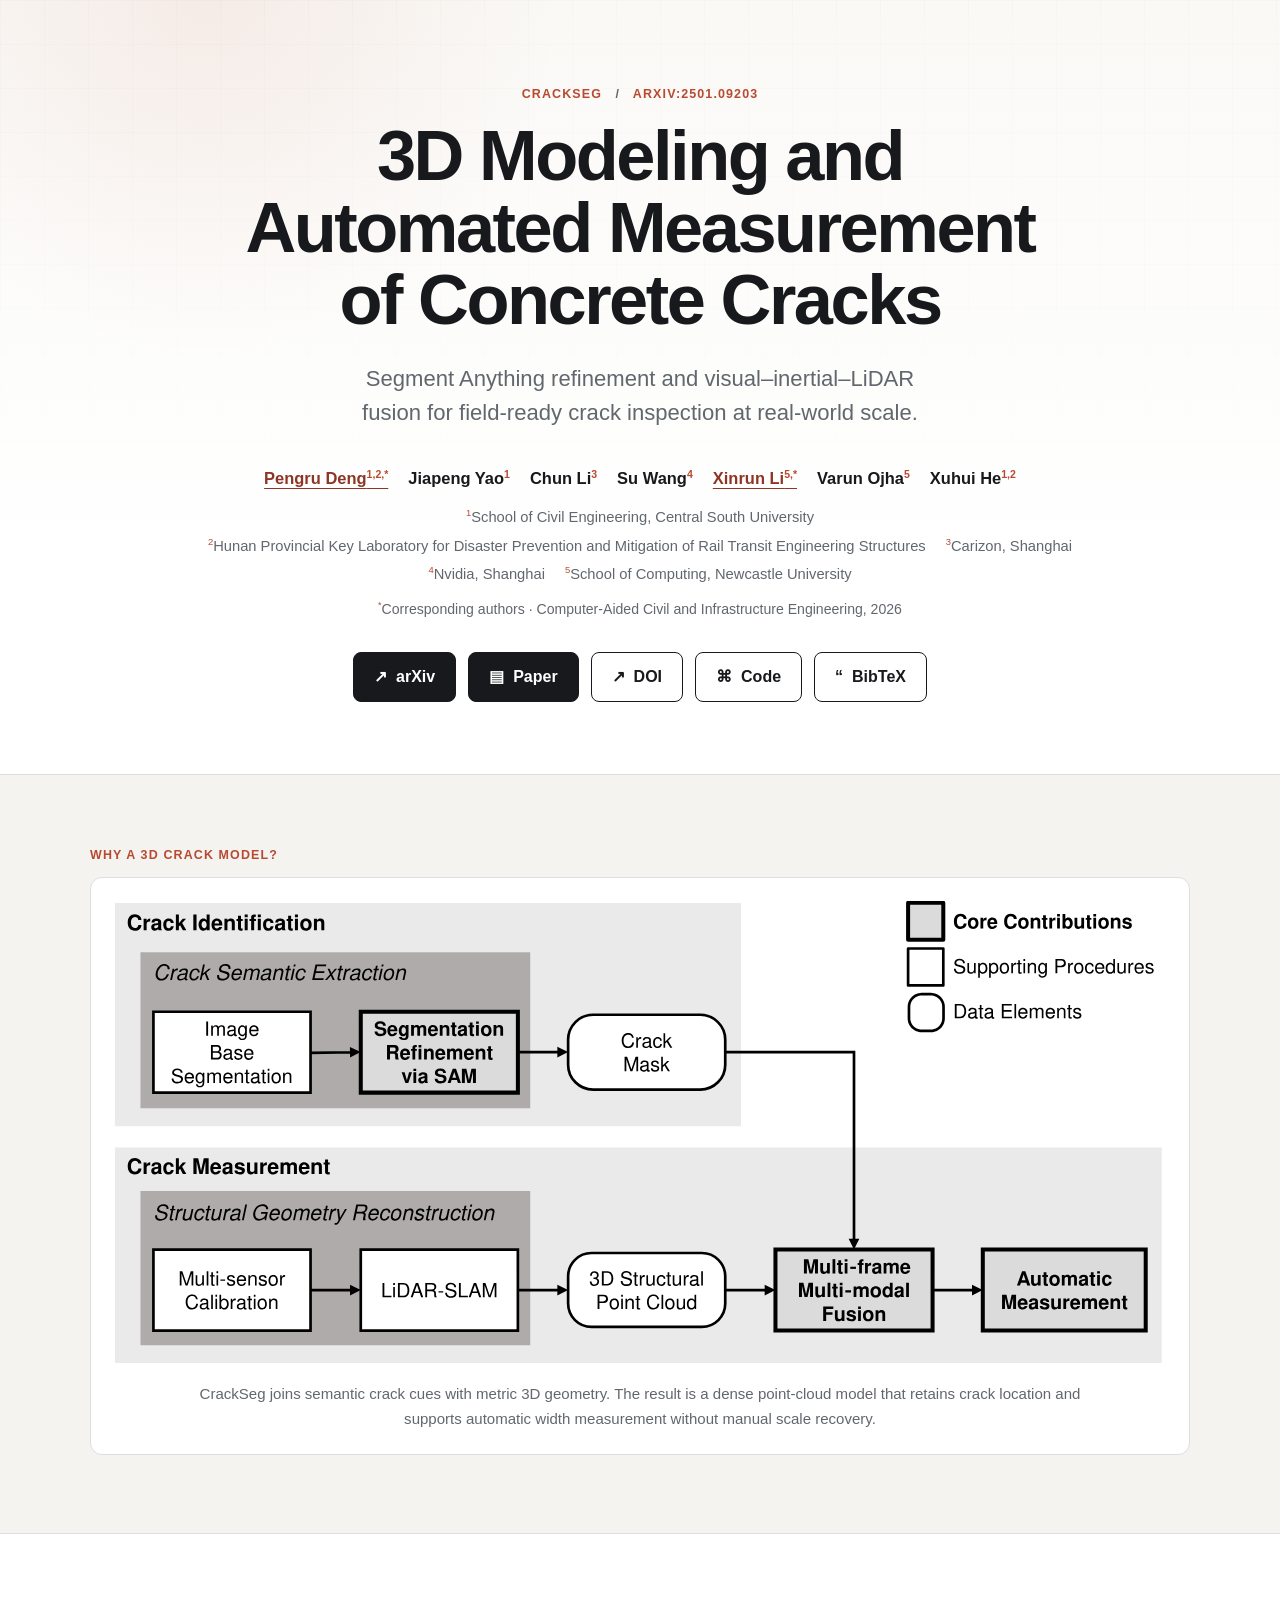
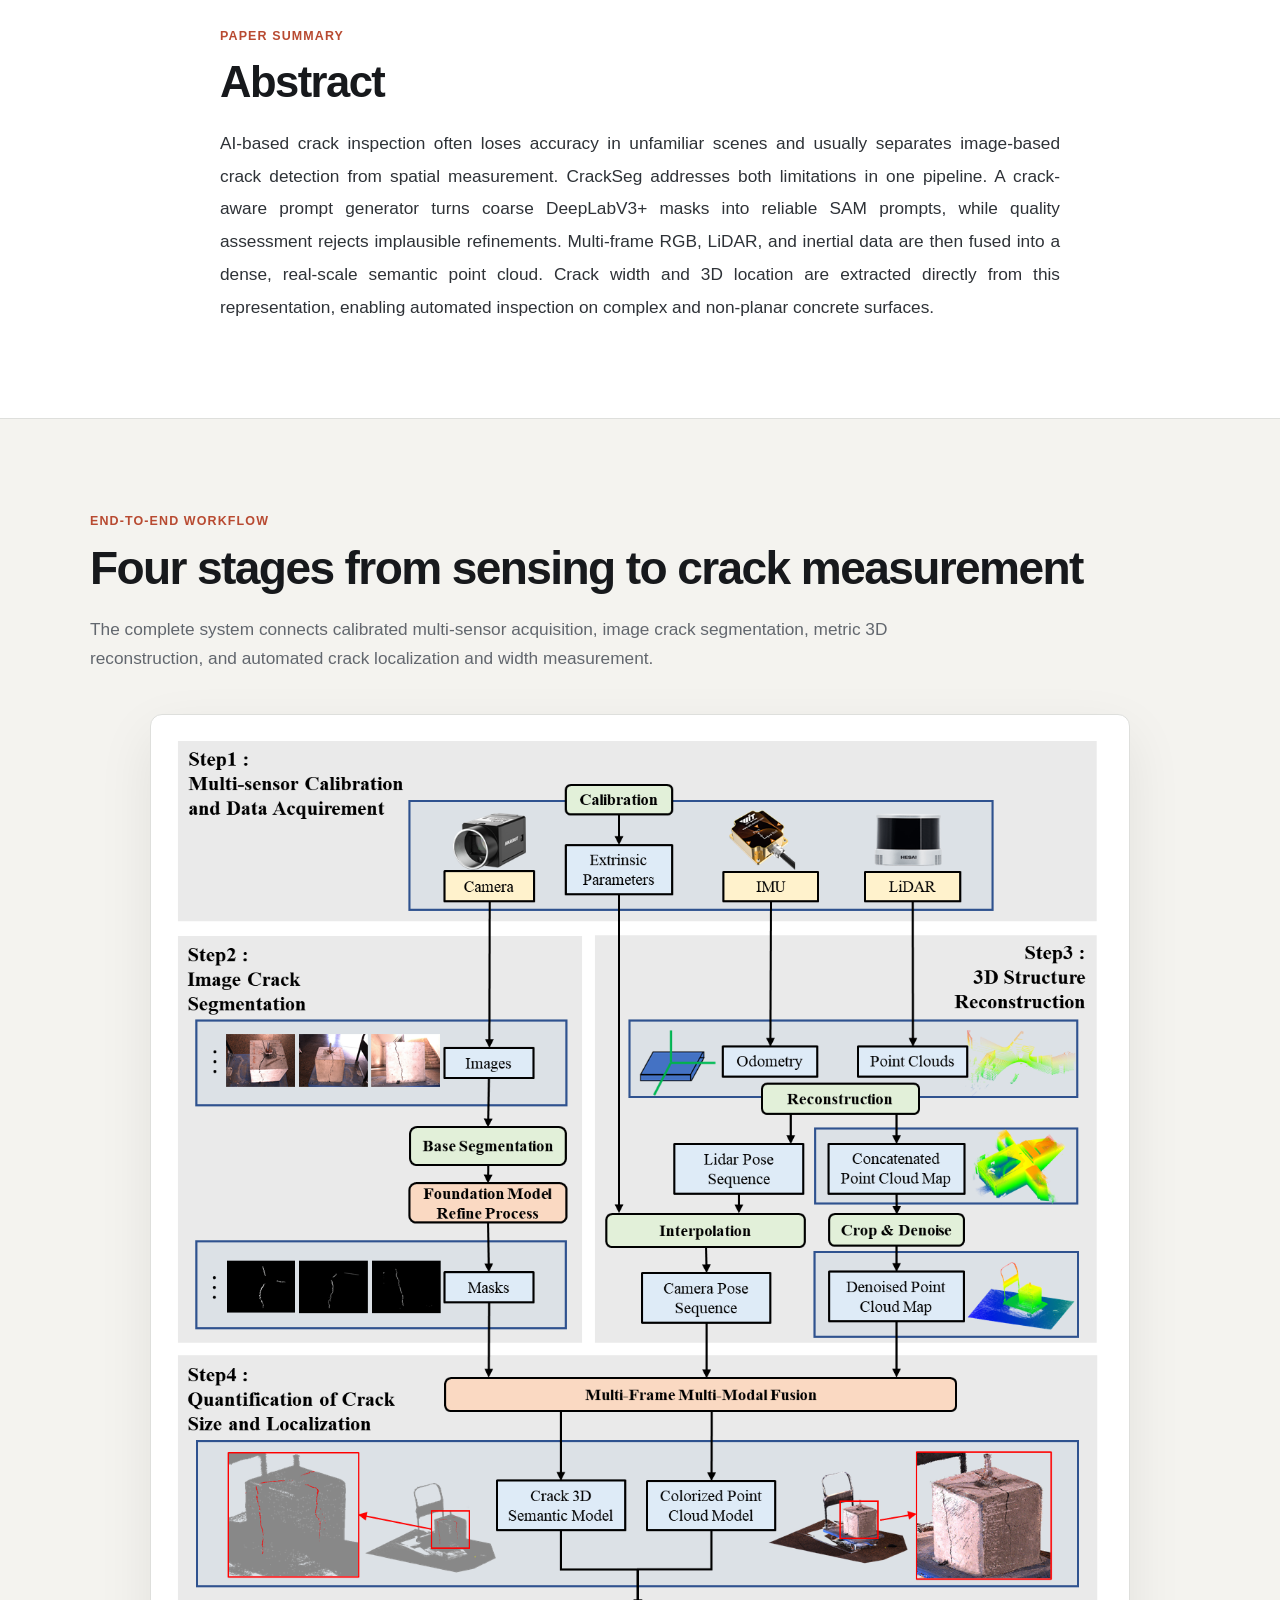
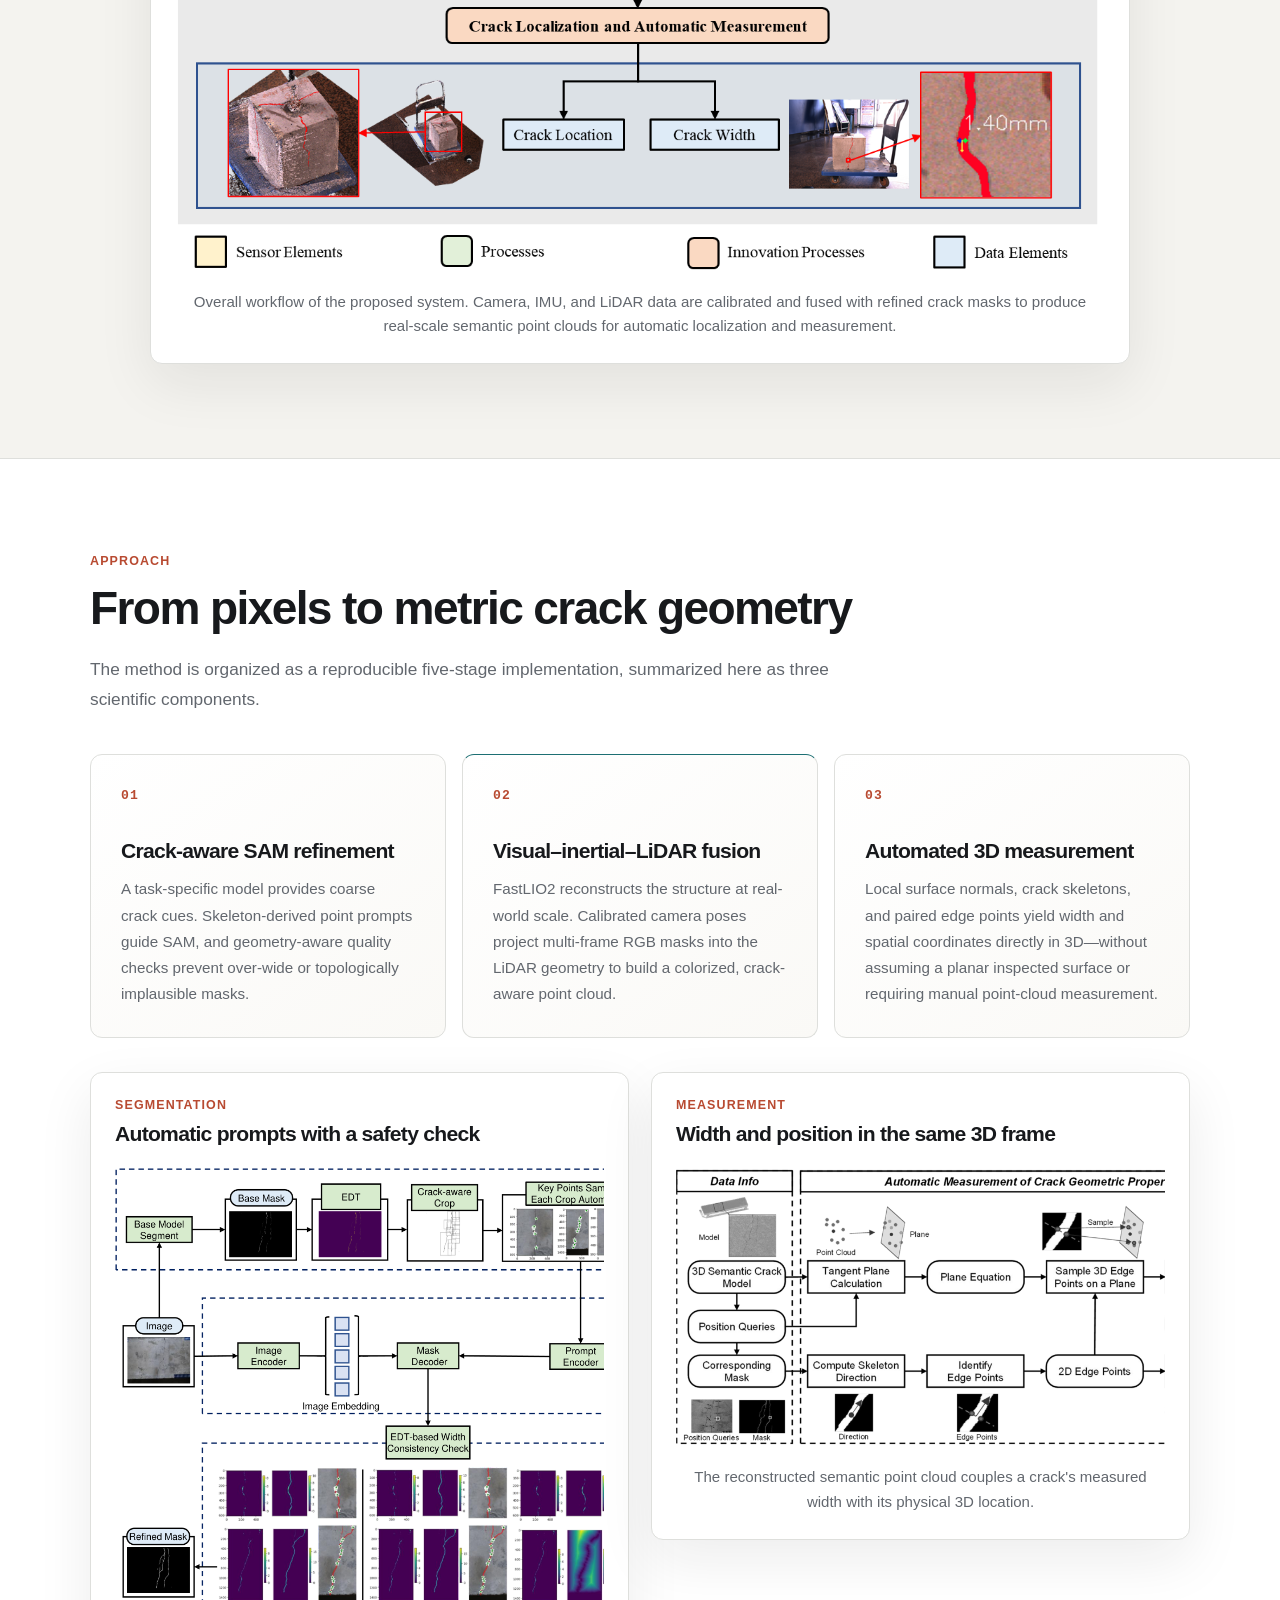
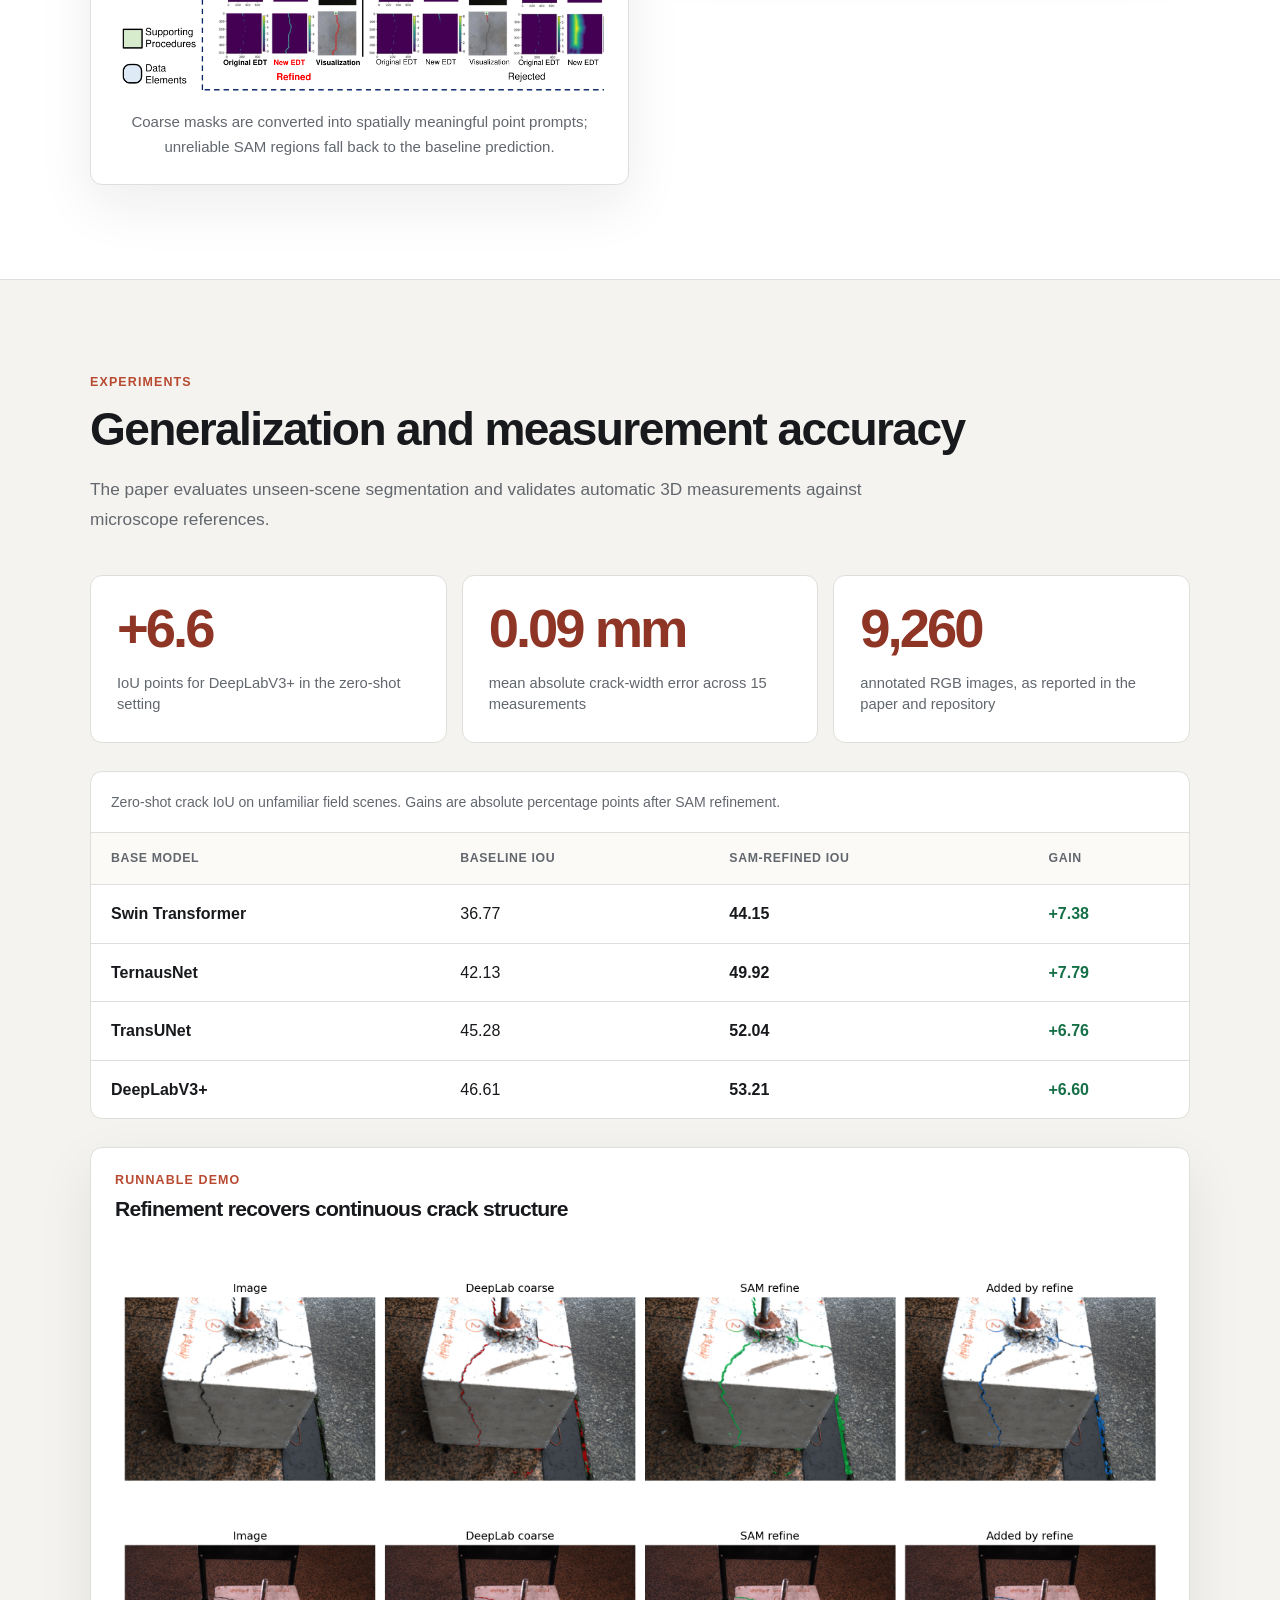
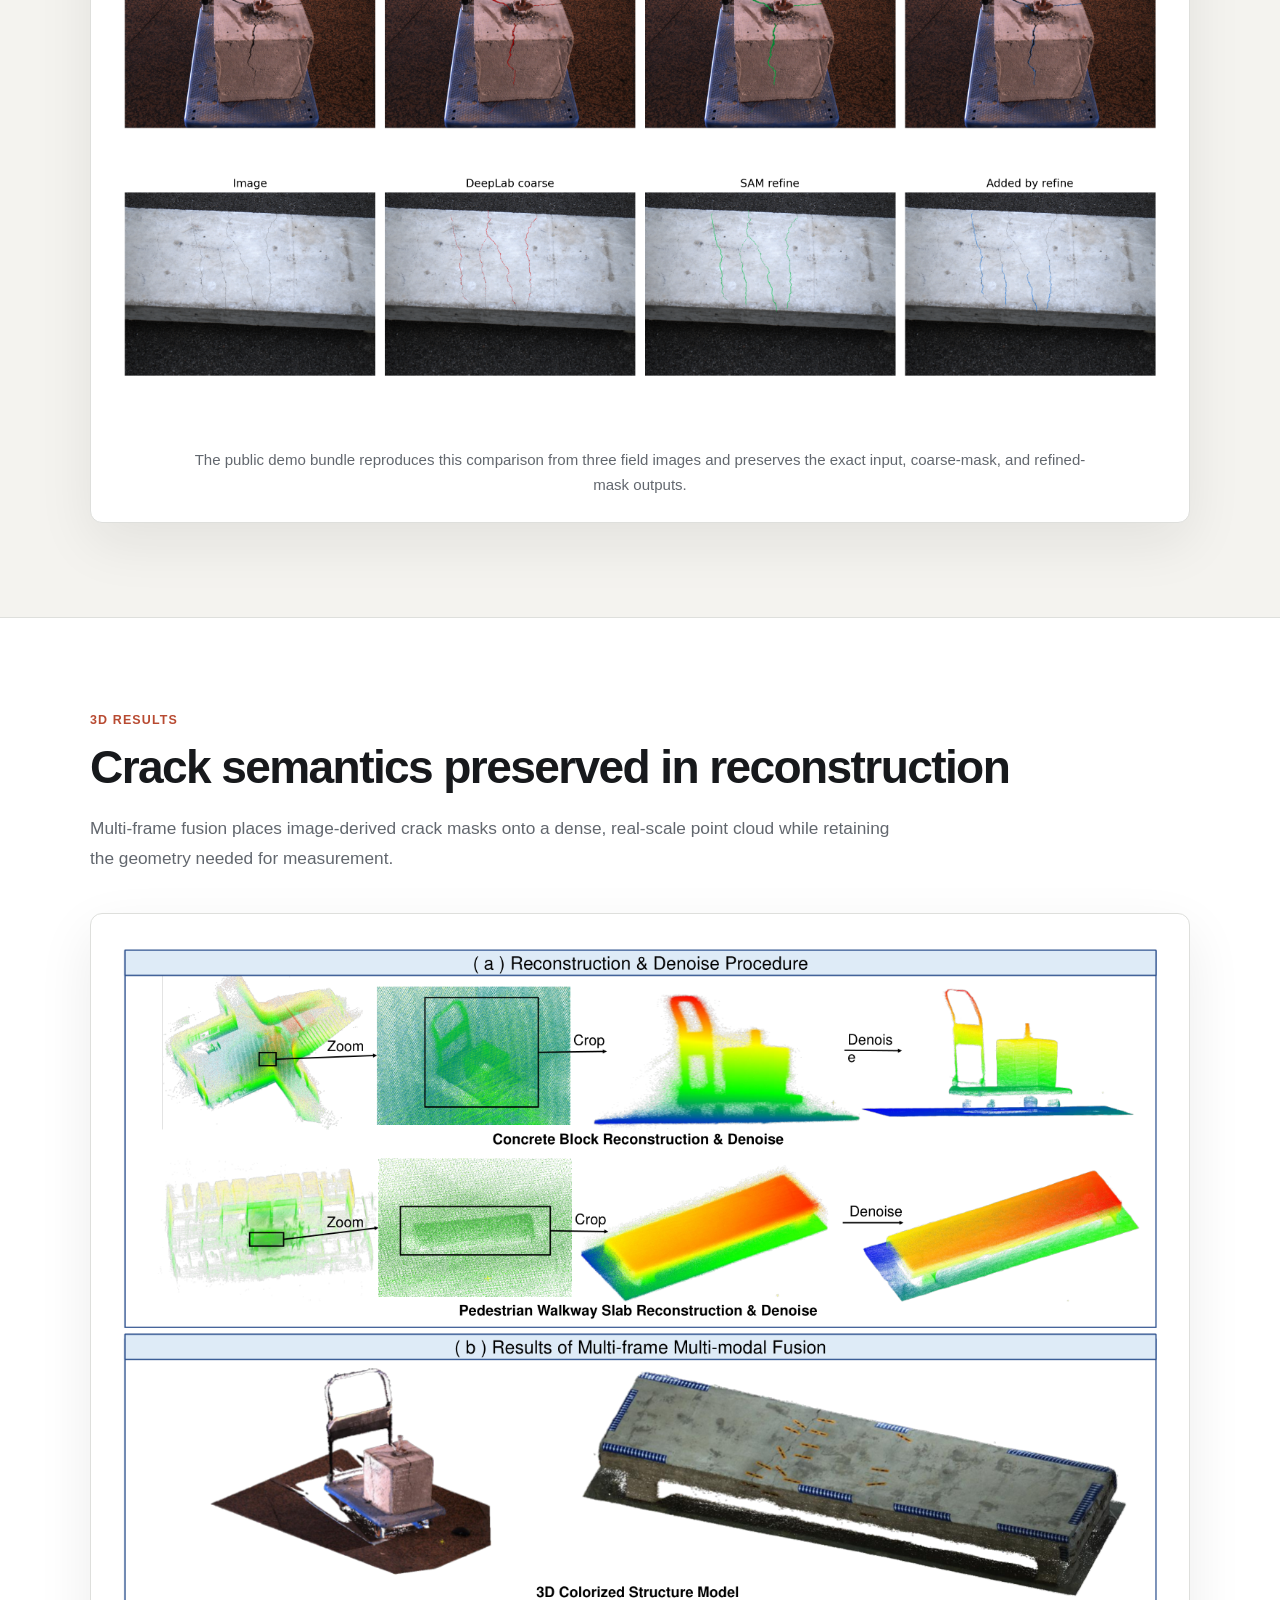
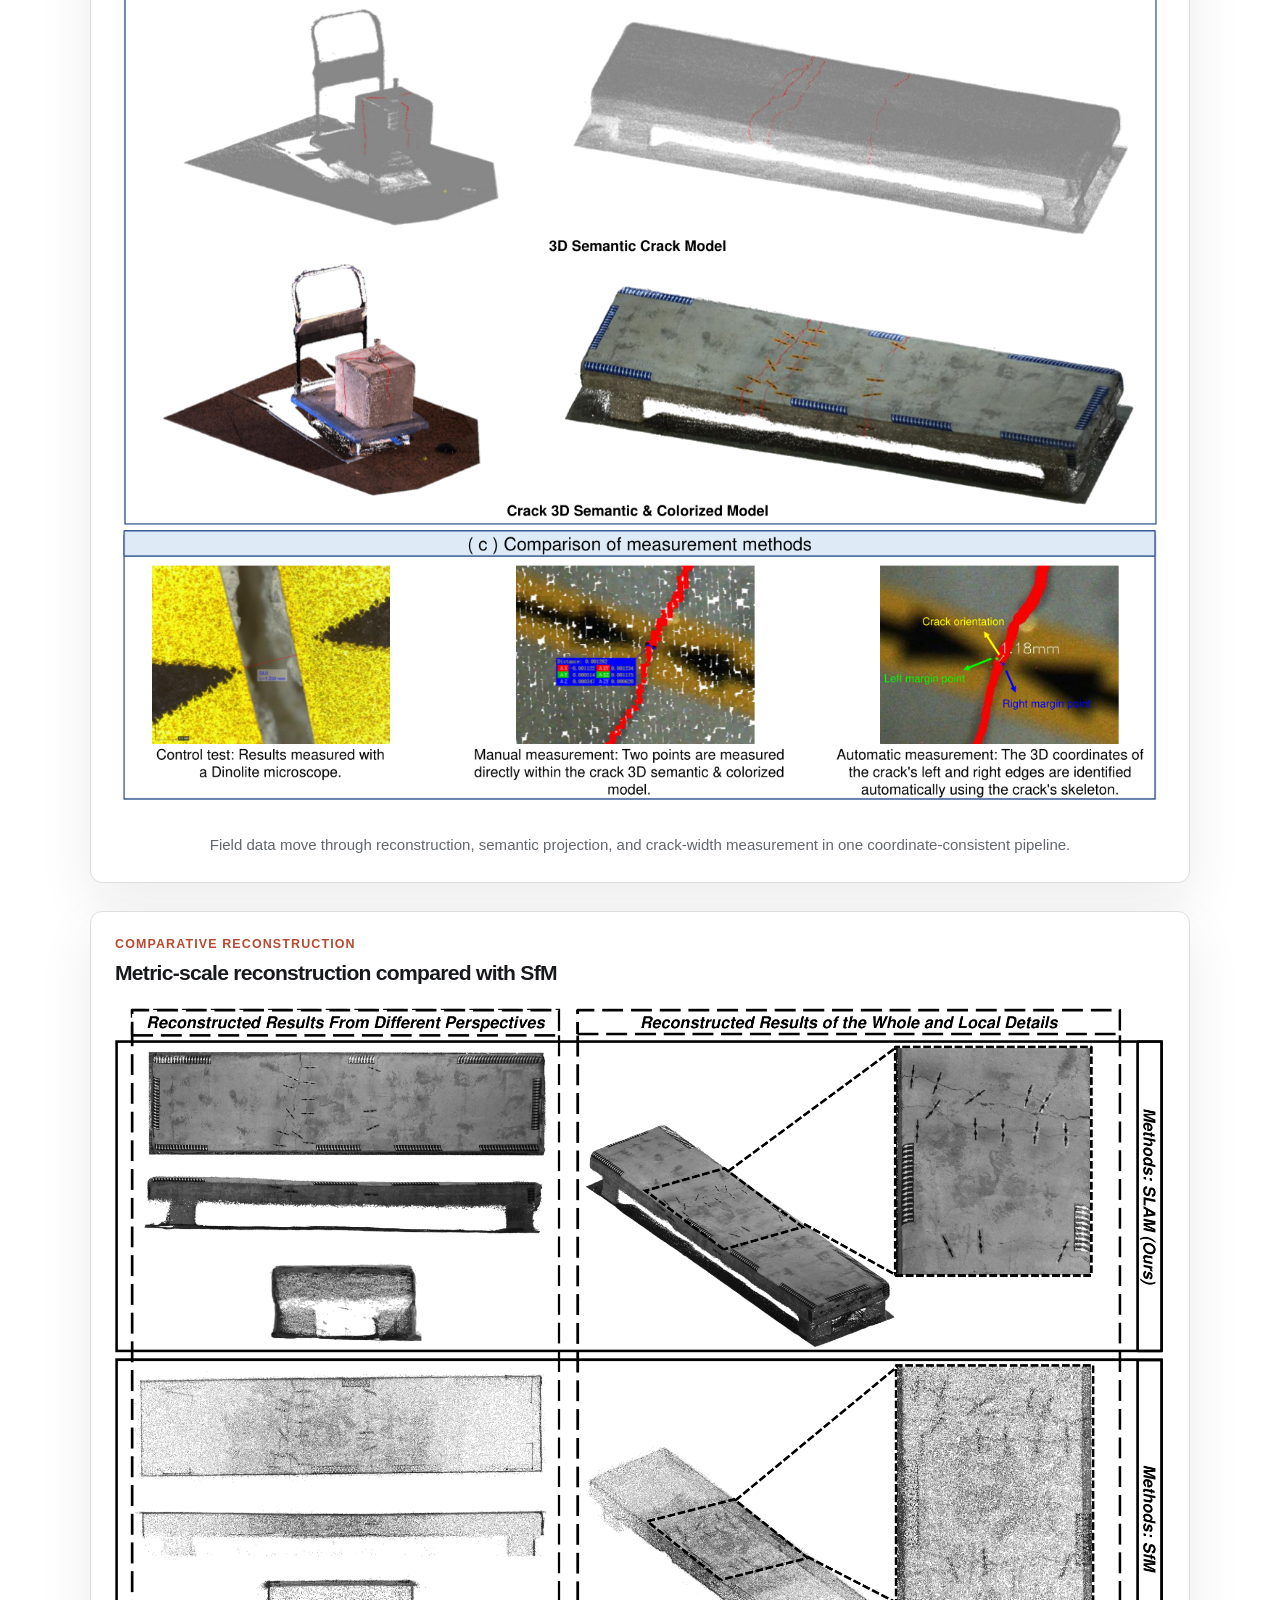
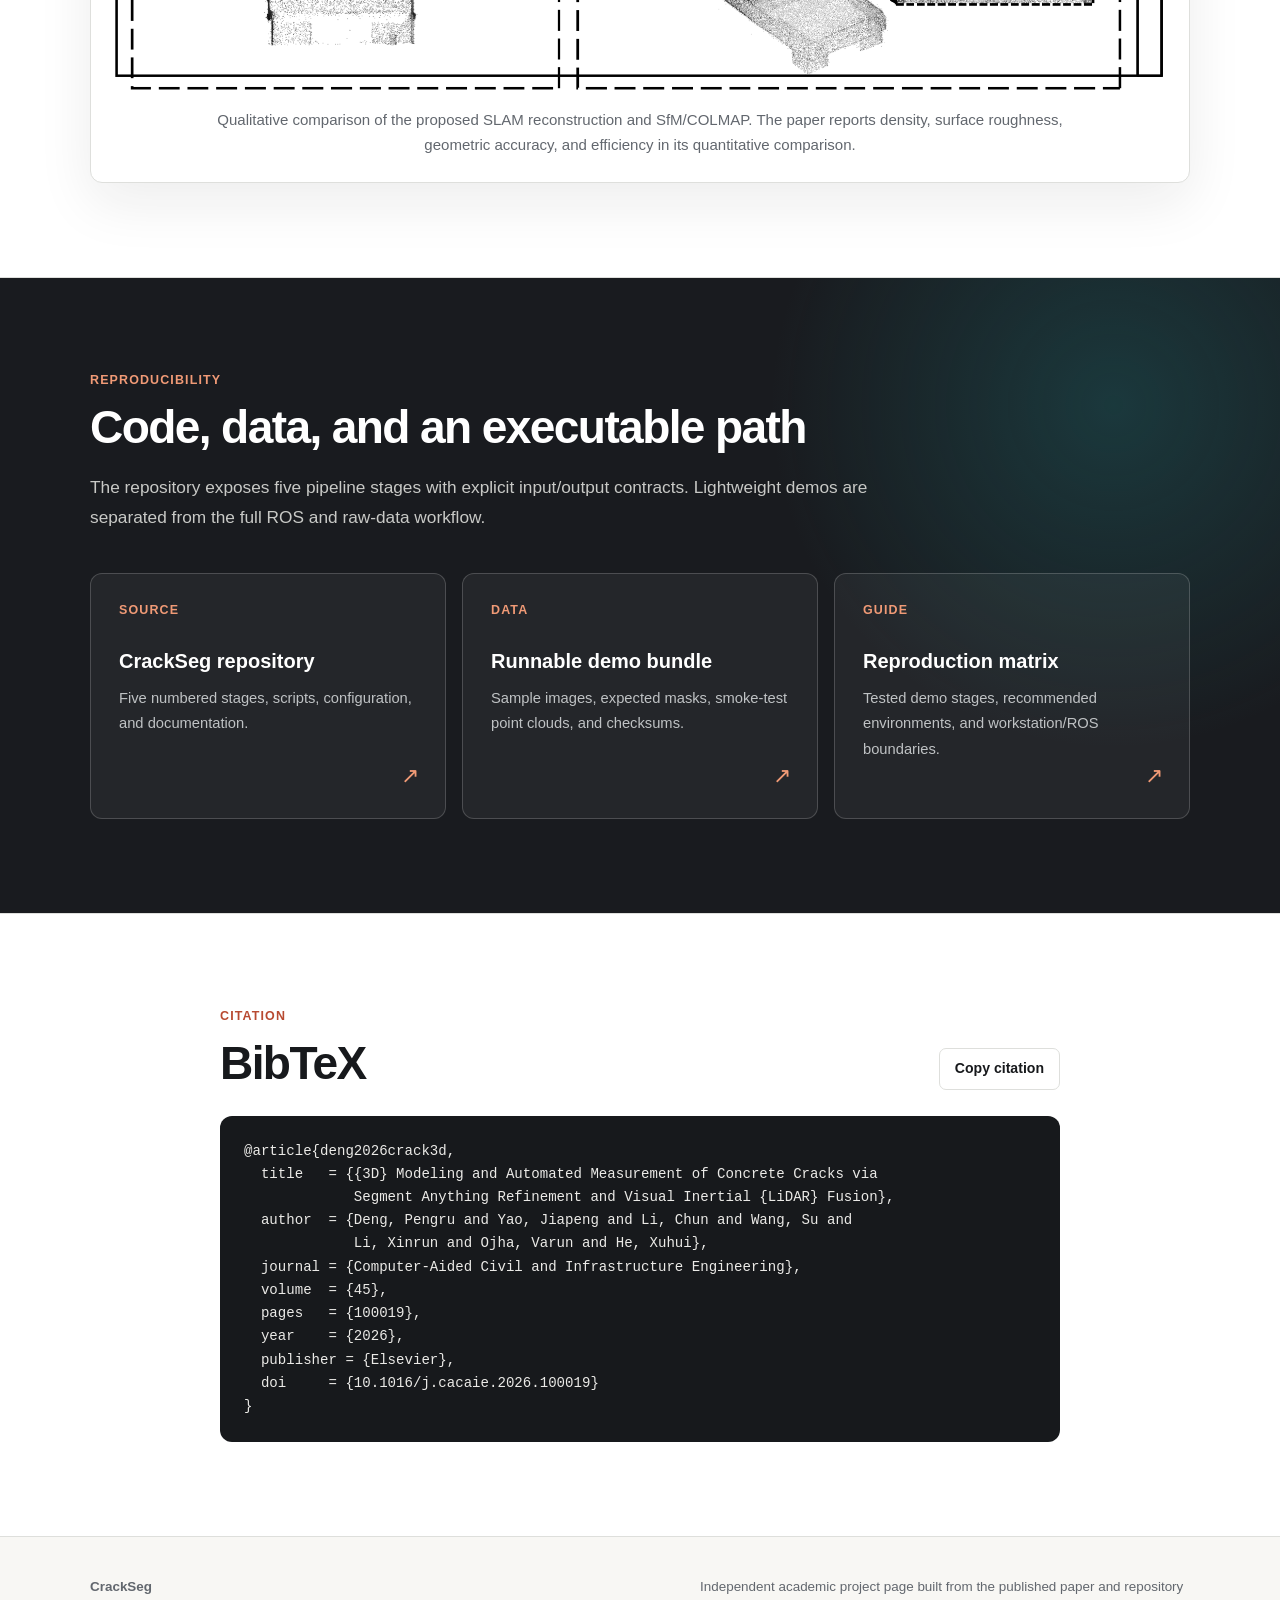
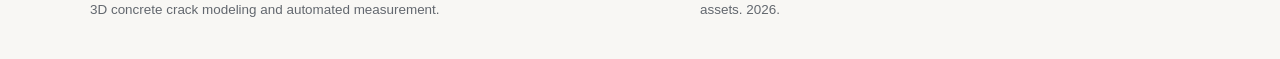
==== commit 3db8ee03: "Add overall CrackSeg workflow figure" ====
--- a/site/index.html
+++ b/site/index.html
@@ -106,7 +106,7 @@
           </a>
           <a
             class="button button-dark"
-            href="https://arxiv.org/pdf/2501.09203"
+            href="https://www.sciencedirect.com/science/article/pii/S1093968726025995"
             target="_blank"
             rel="noopener noreferrer"
           >
@@ -181,6 +181,41 @@
             representation, enabling automated inspection on complex and non-planar
             concrete surfaces.
           </p>
+        </div>
+      </section>
+
+      <section class="section section-soft workflow-section" aria-labelledby="workflow-title">
+        <div class="container-wide">
+          <p class="section-kicker">END-TO-END WORKFLOW</p>
+          <h2 id="workflow-title">Four stages from sensing to crack measurement</h2>
+          <p class="section-lead">
+            The complete system connects calibrated multi-sensor acquisition,
+            image crack segmentation, metric 3D reconstruction, and automated
+            crack localization and width measurement.
+          </p>
+
+          <figure class="figure-card workflow-figure">
+            <div
+              class="figure-scroll figure-scroll-workflow"
+              tabindex="0"
+              aria-label="Overall CrackSeg workflow, horizontally scrollable on small screens"
+            >
+              <img
+                src="./assets/images/overall-workflow.png"
+                alt="Four-stage CrackSeg workflow covering multi-sensor calibration and data acquisition, image crack segmentation, 3D structure reconstruction, multimodal fusion, crack localization, and automatic width measurement."
+                width="1327"
+                height="1616"
+                loading="lazy"
+                decoding="async"
+              />
+            </div>
+            <figcaption>
+              Overall workflow of the proposed system. Camera, IMU, and LiDAR data
+              are calibrated and fused with refined crack masks to produce
+              real-scale semantic point clouds for automatic localization and
+              measurement.
+            </figcaption>
+          </figure>
         </div>
       </section>
 
--- a/site/assets/css/site.css
+++ b/site/assets/css/site.css
@@ -348,6 +348,15 @@
   text-align: center;
 }
 
+.workflow-figure {
+  max-width: 980px;
+  margin-inline: auto;
+}
+
+.figure-scroll-workflow img {
+  min-width: 760px;
+}
+
 .method-grid {
   display: grid;
   grid-template-columns: repeat(3, 1fr);
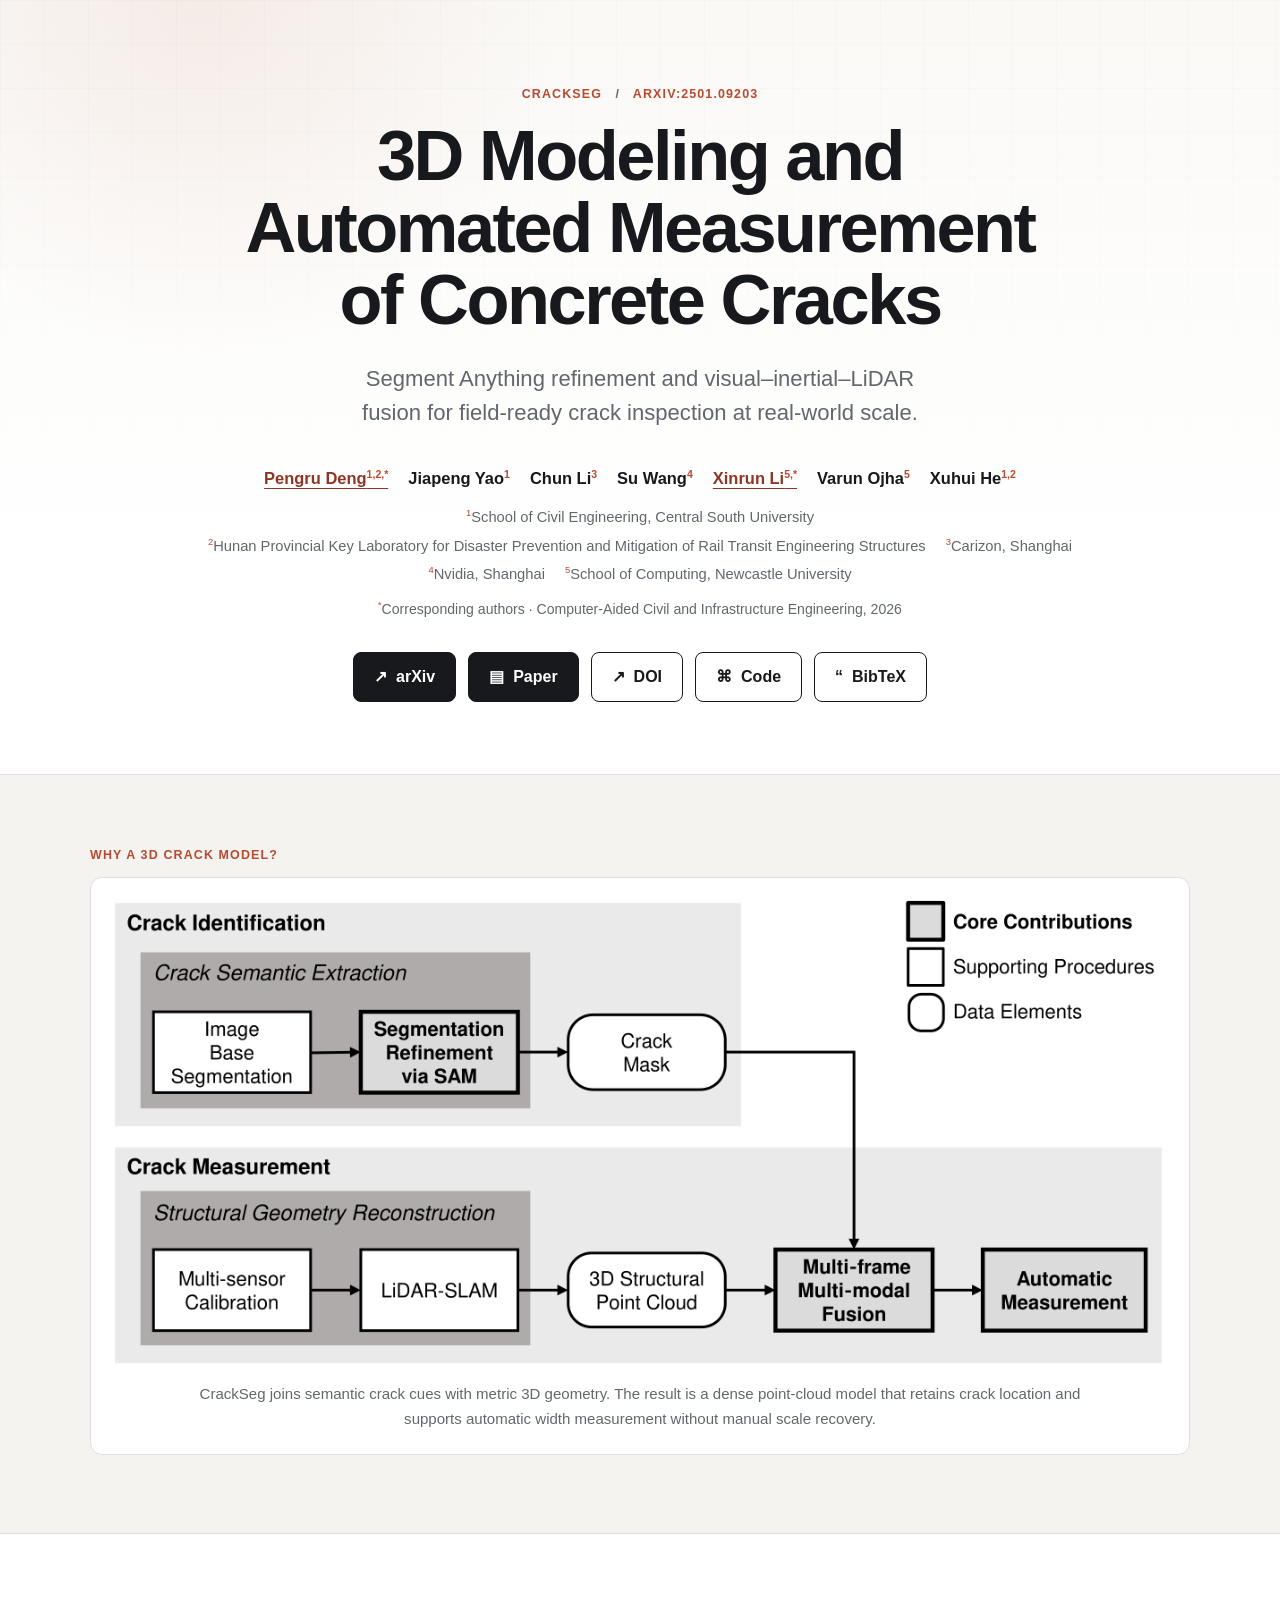
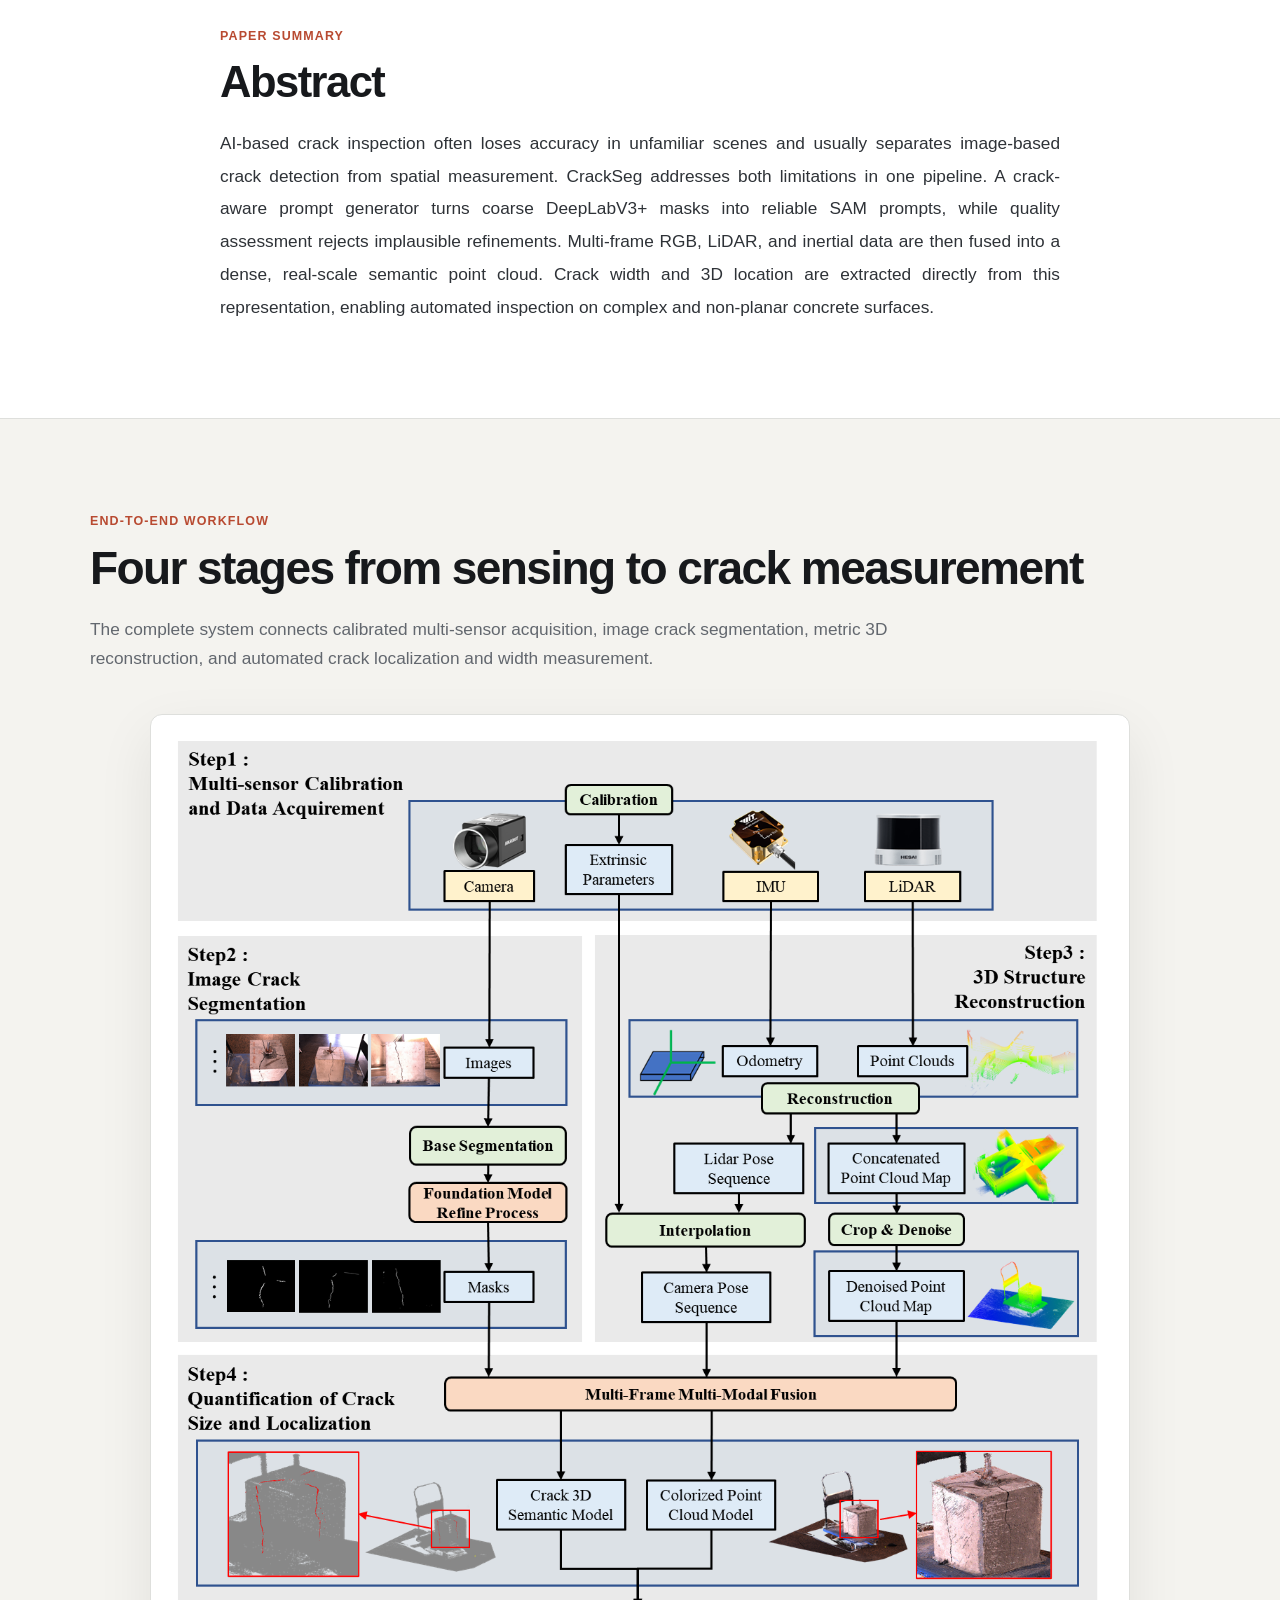
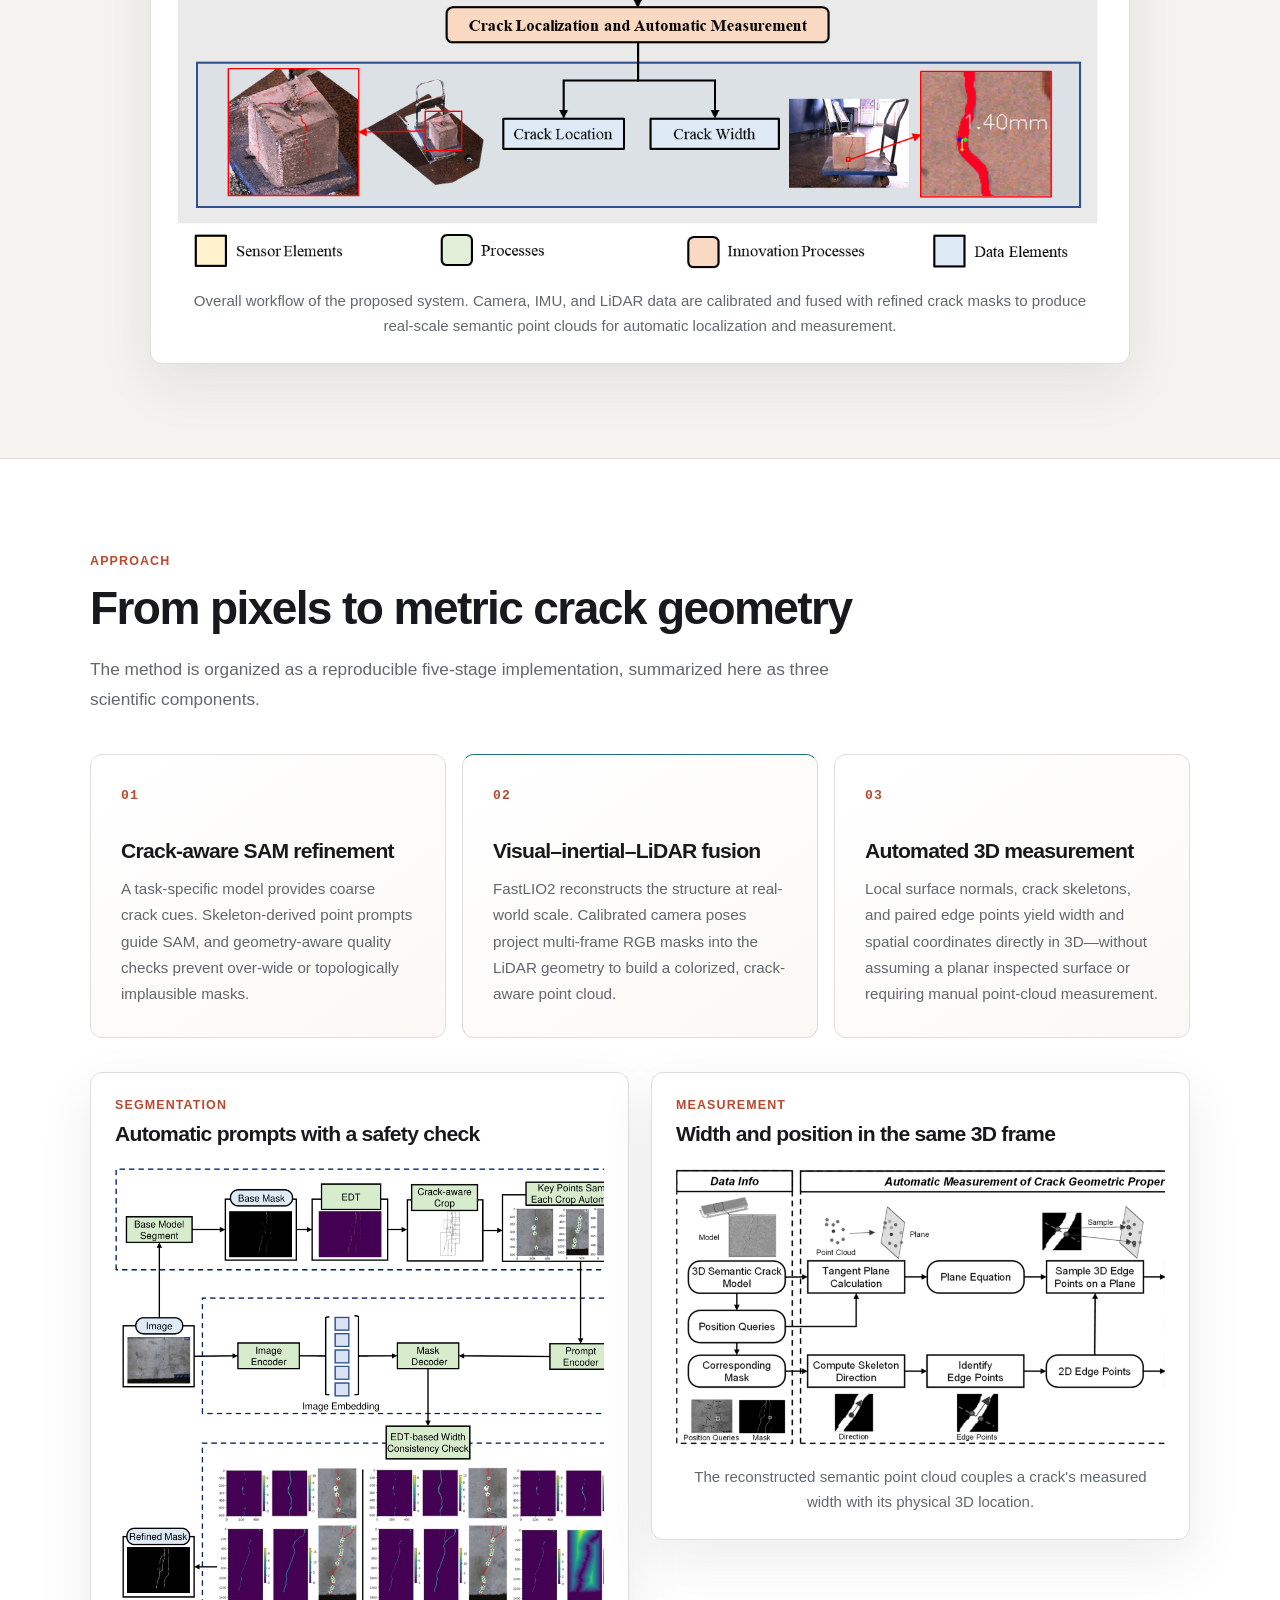
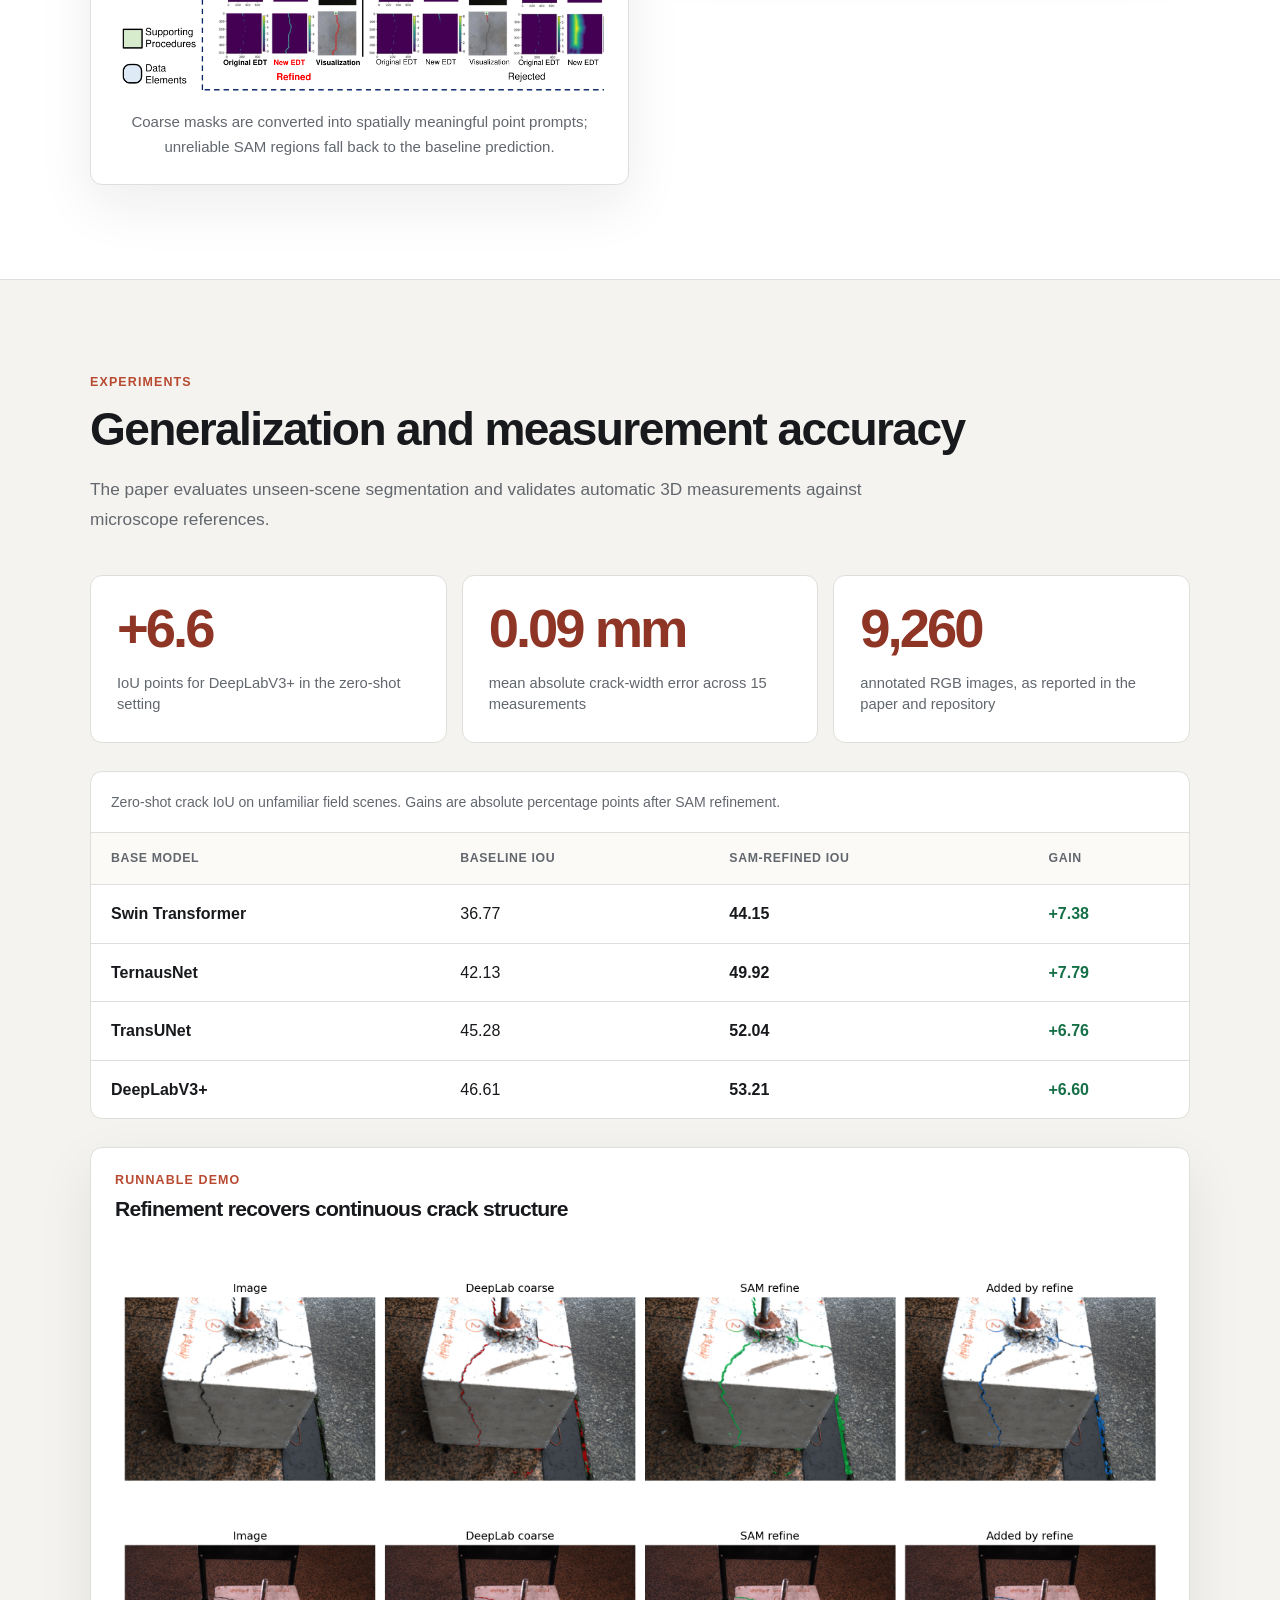
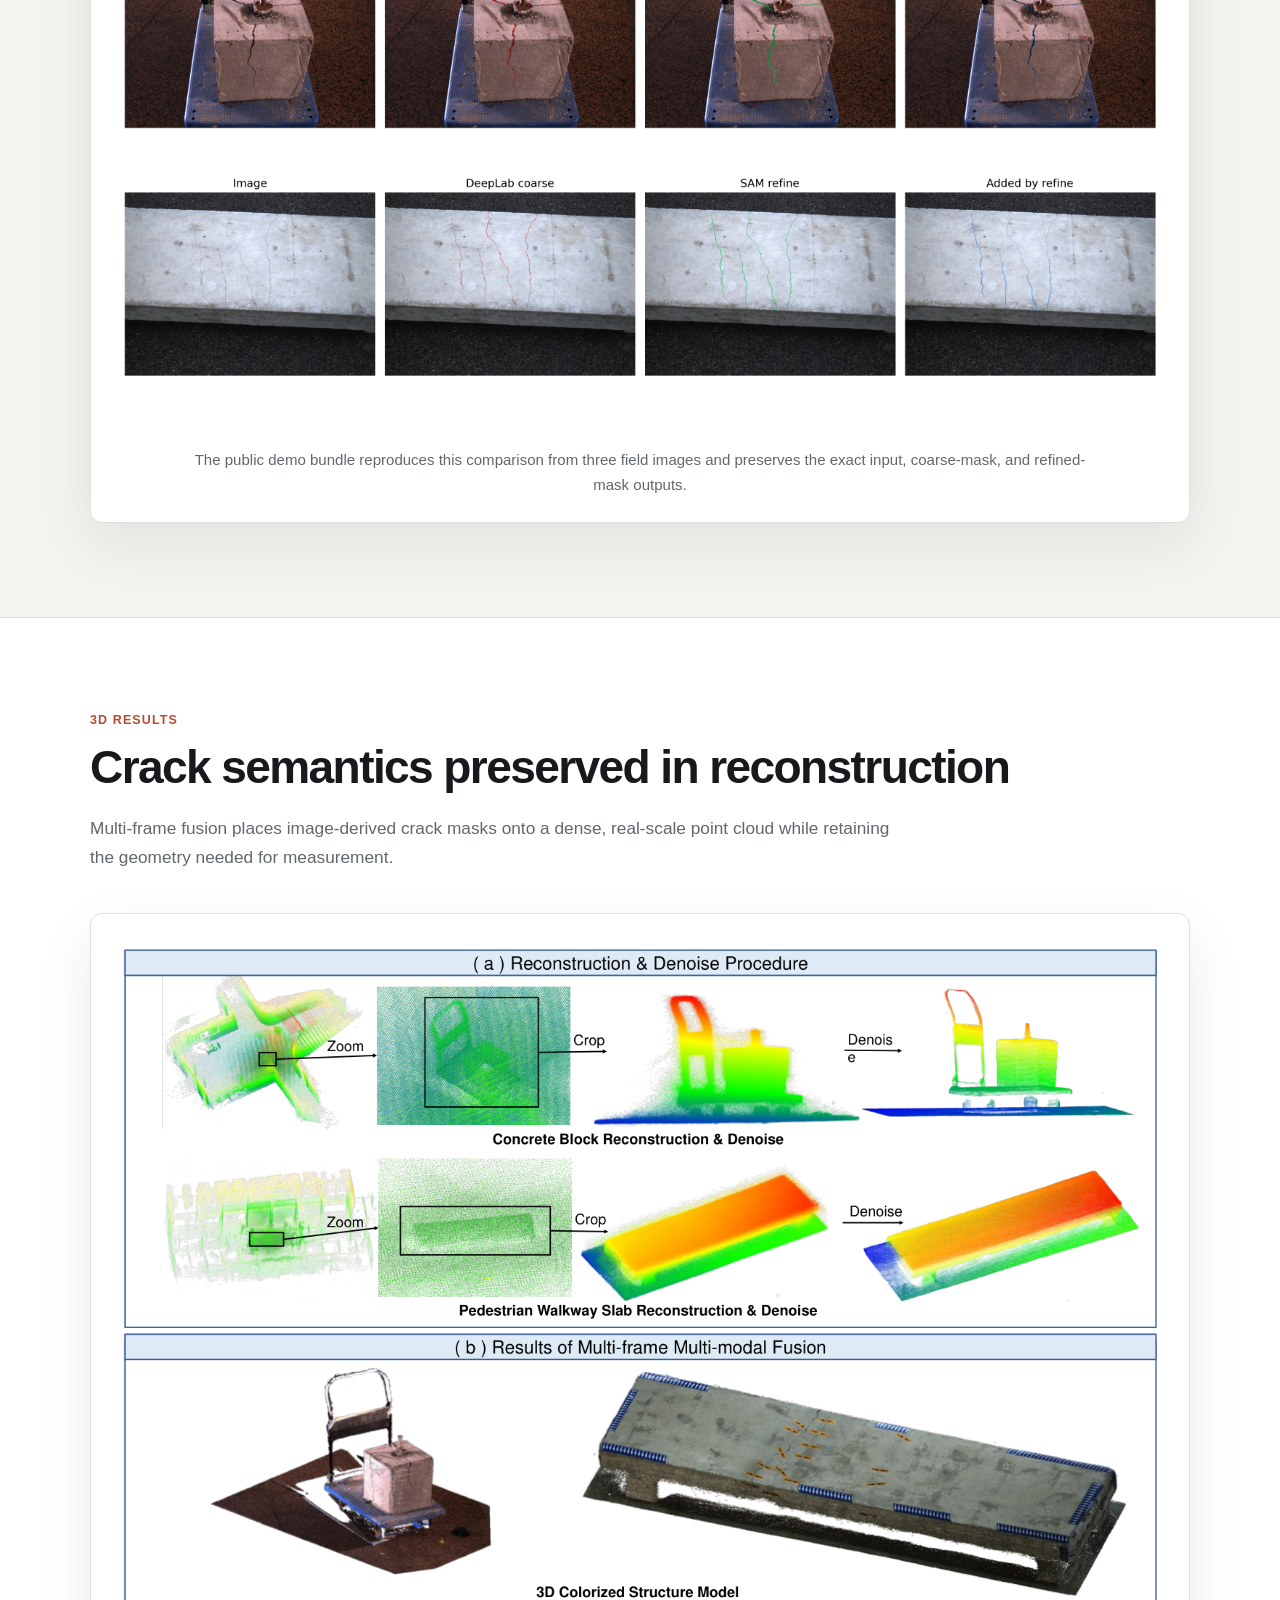
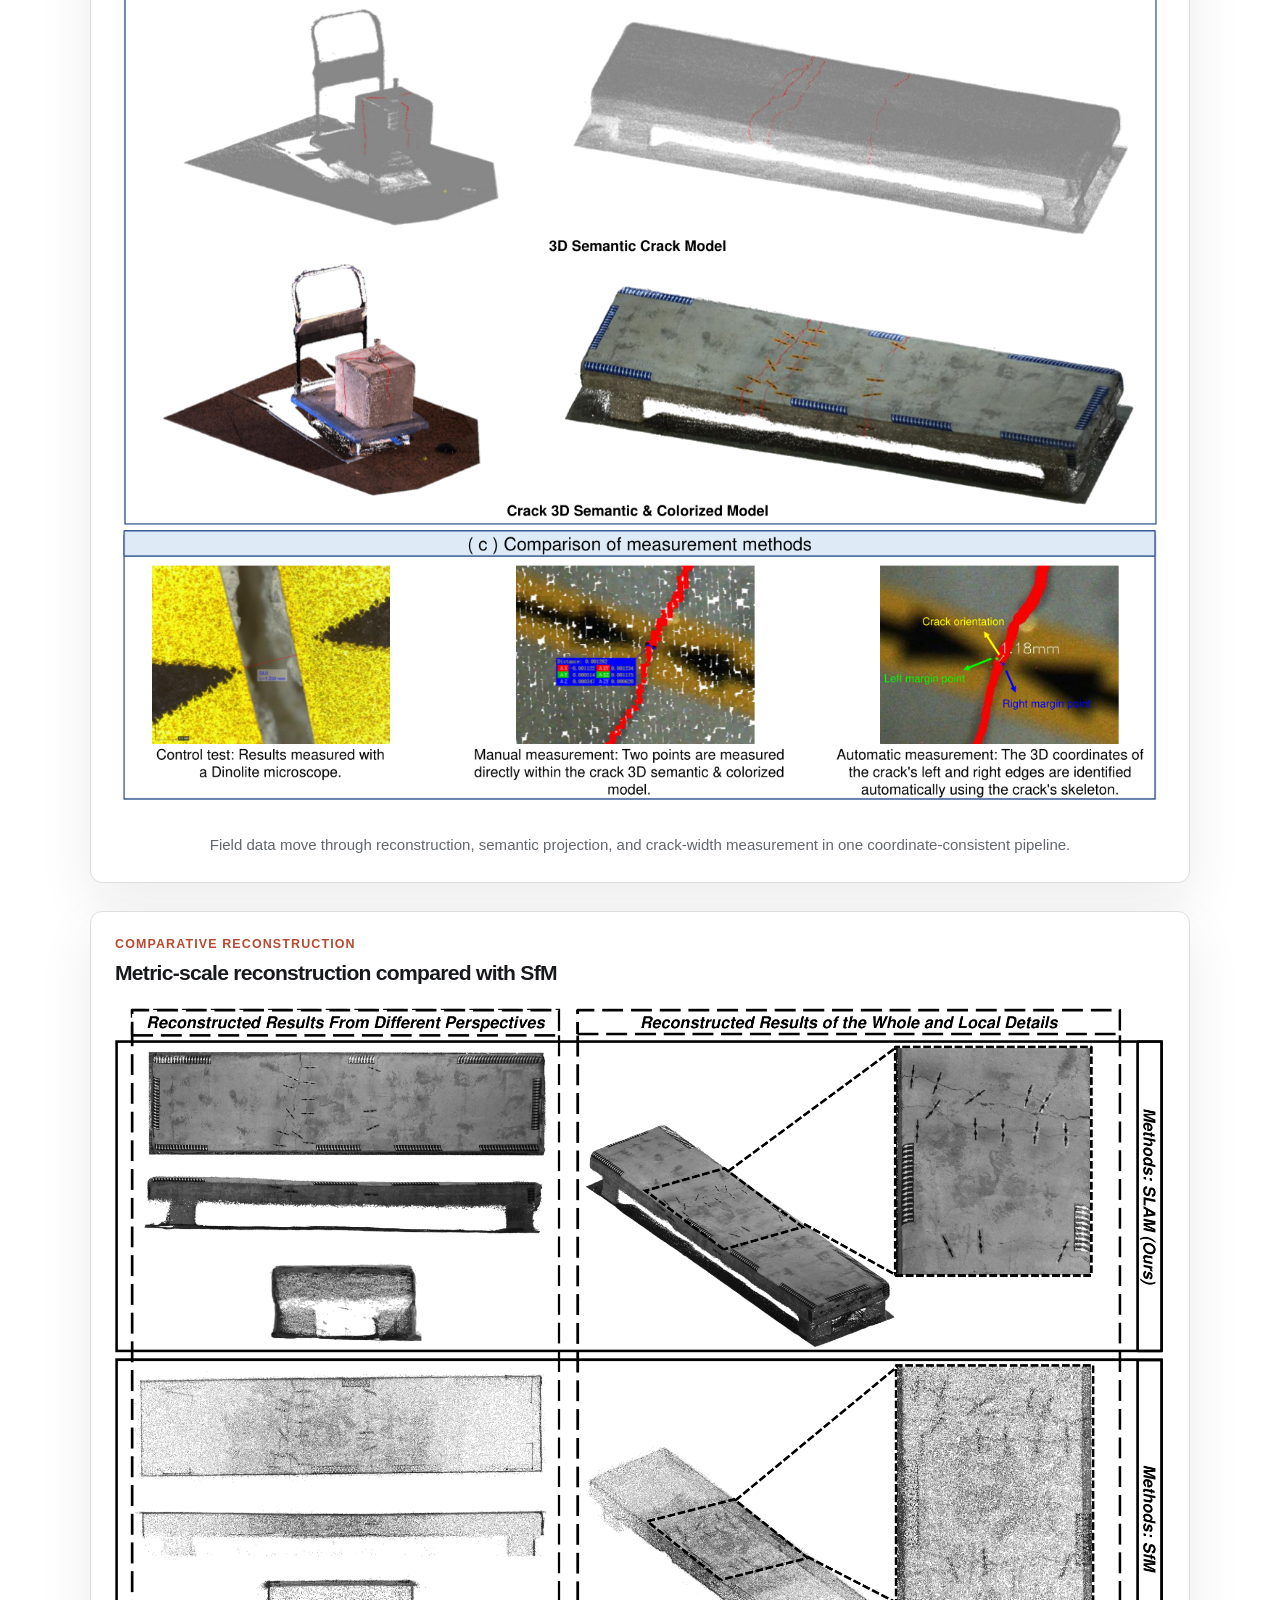
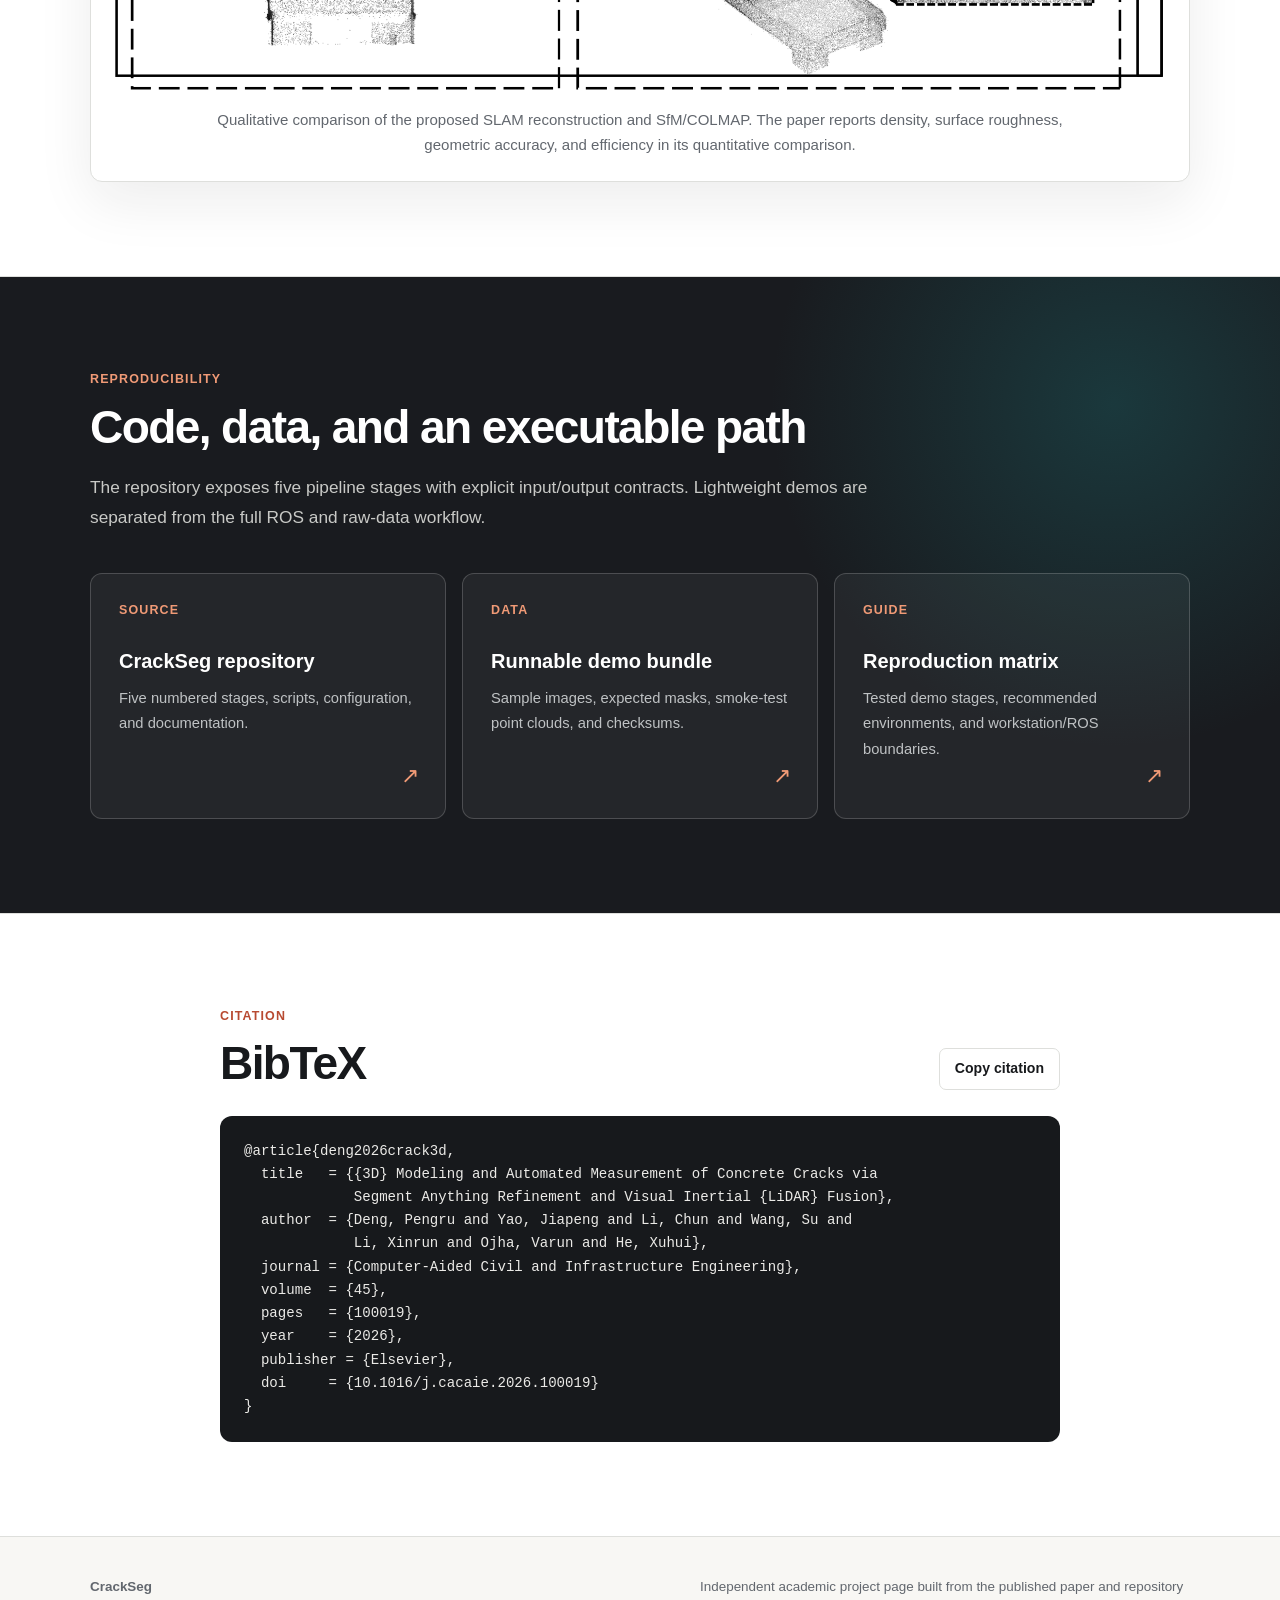
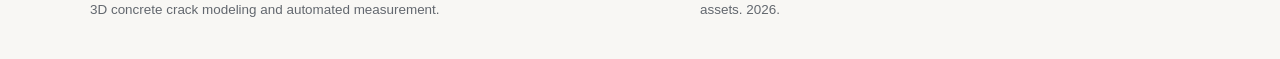
==== commit c4b7d55c: "Fix pipeline overview image compatibility" ====
--- a/site/index.html
+++ b/site/index.html
@@ -150,7 +150,7 @@
               aria-label="CrackSeg pipeline overview, horizontally scrollable on small screens"
             >
               <img
-                src="./assets/images/pipeline-overview.svg"
+                src="./assets/images/pipeline-overview.png"
                 alt="CrackSeg pipeline from structural imagery through segmentation, LiDAR reconstruction, multimodal fusion, and automatic measurement."
                 width="1178"
                 height="519"
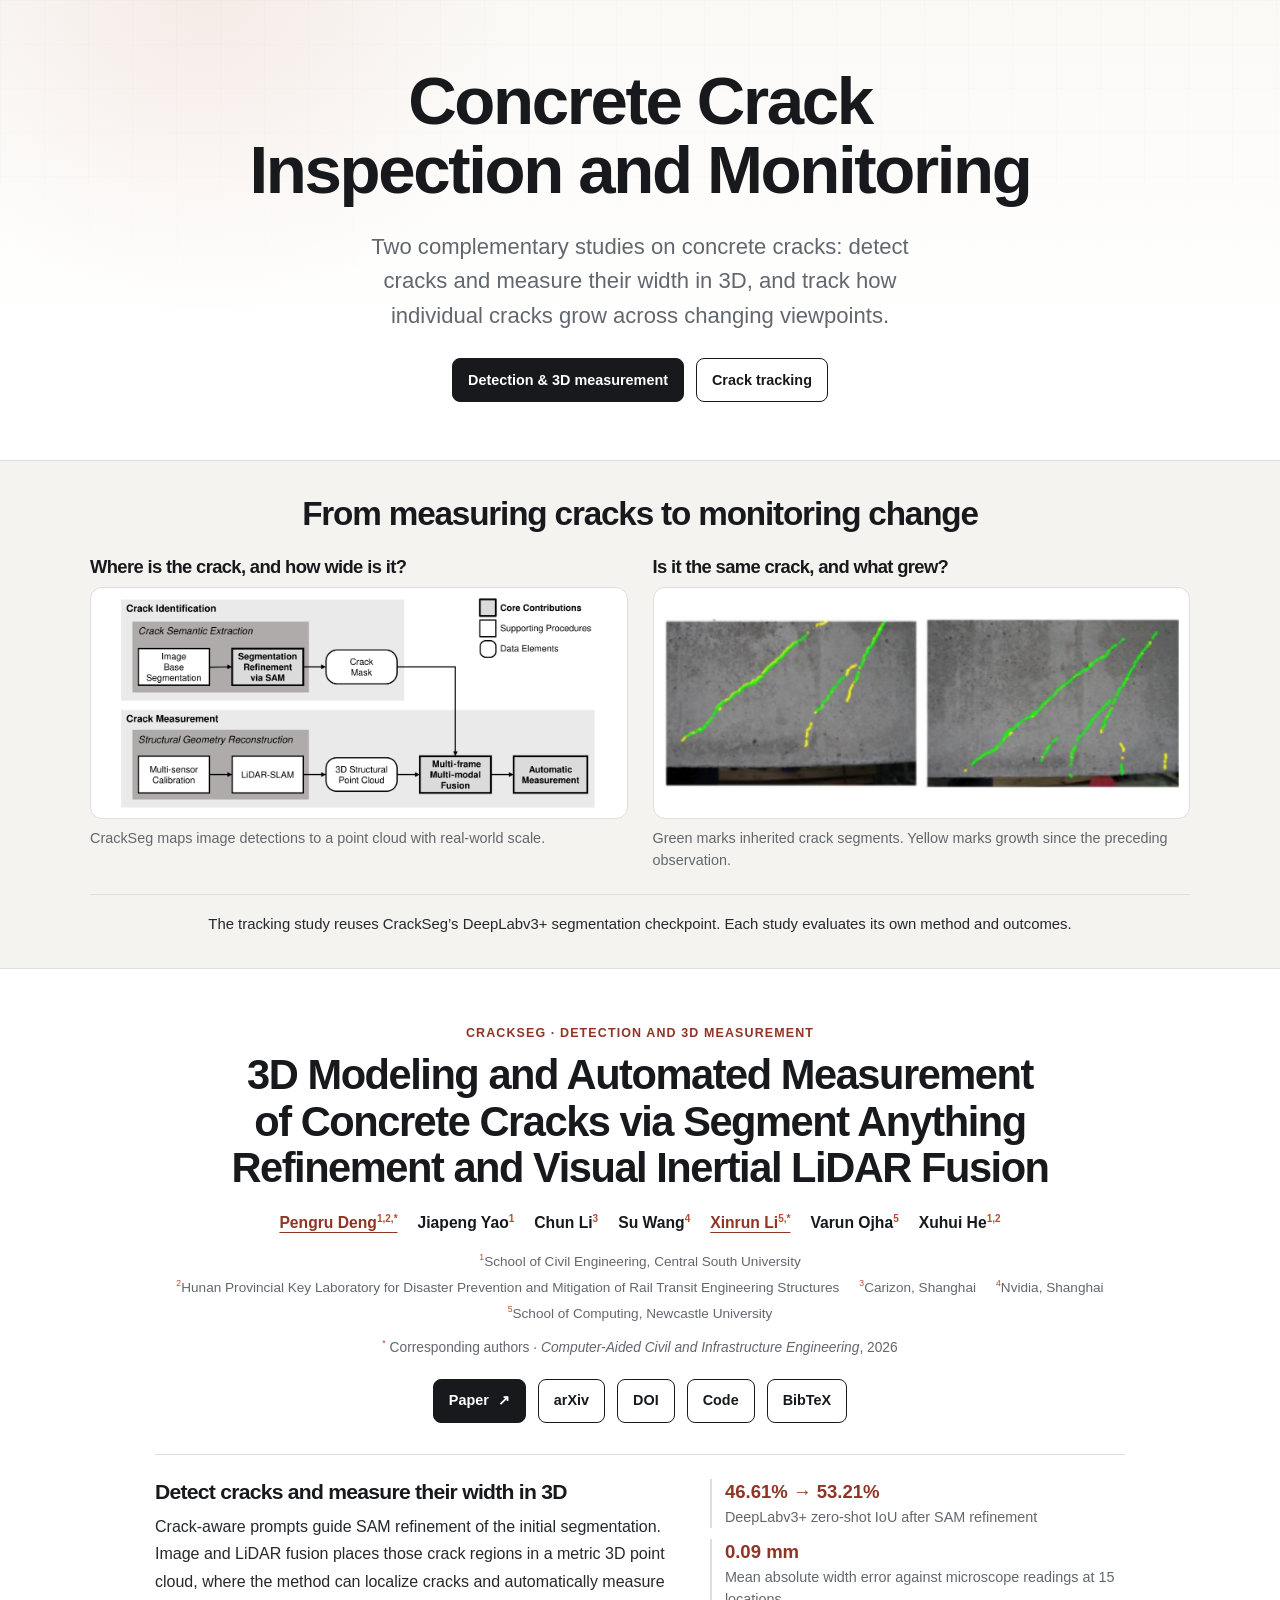
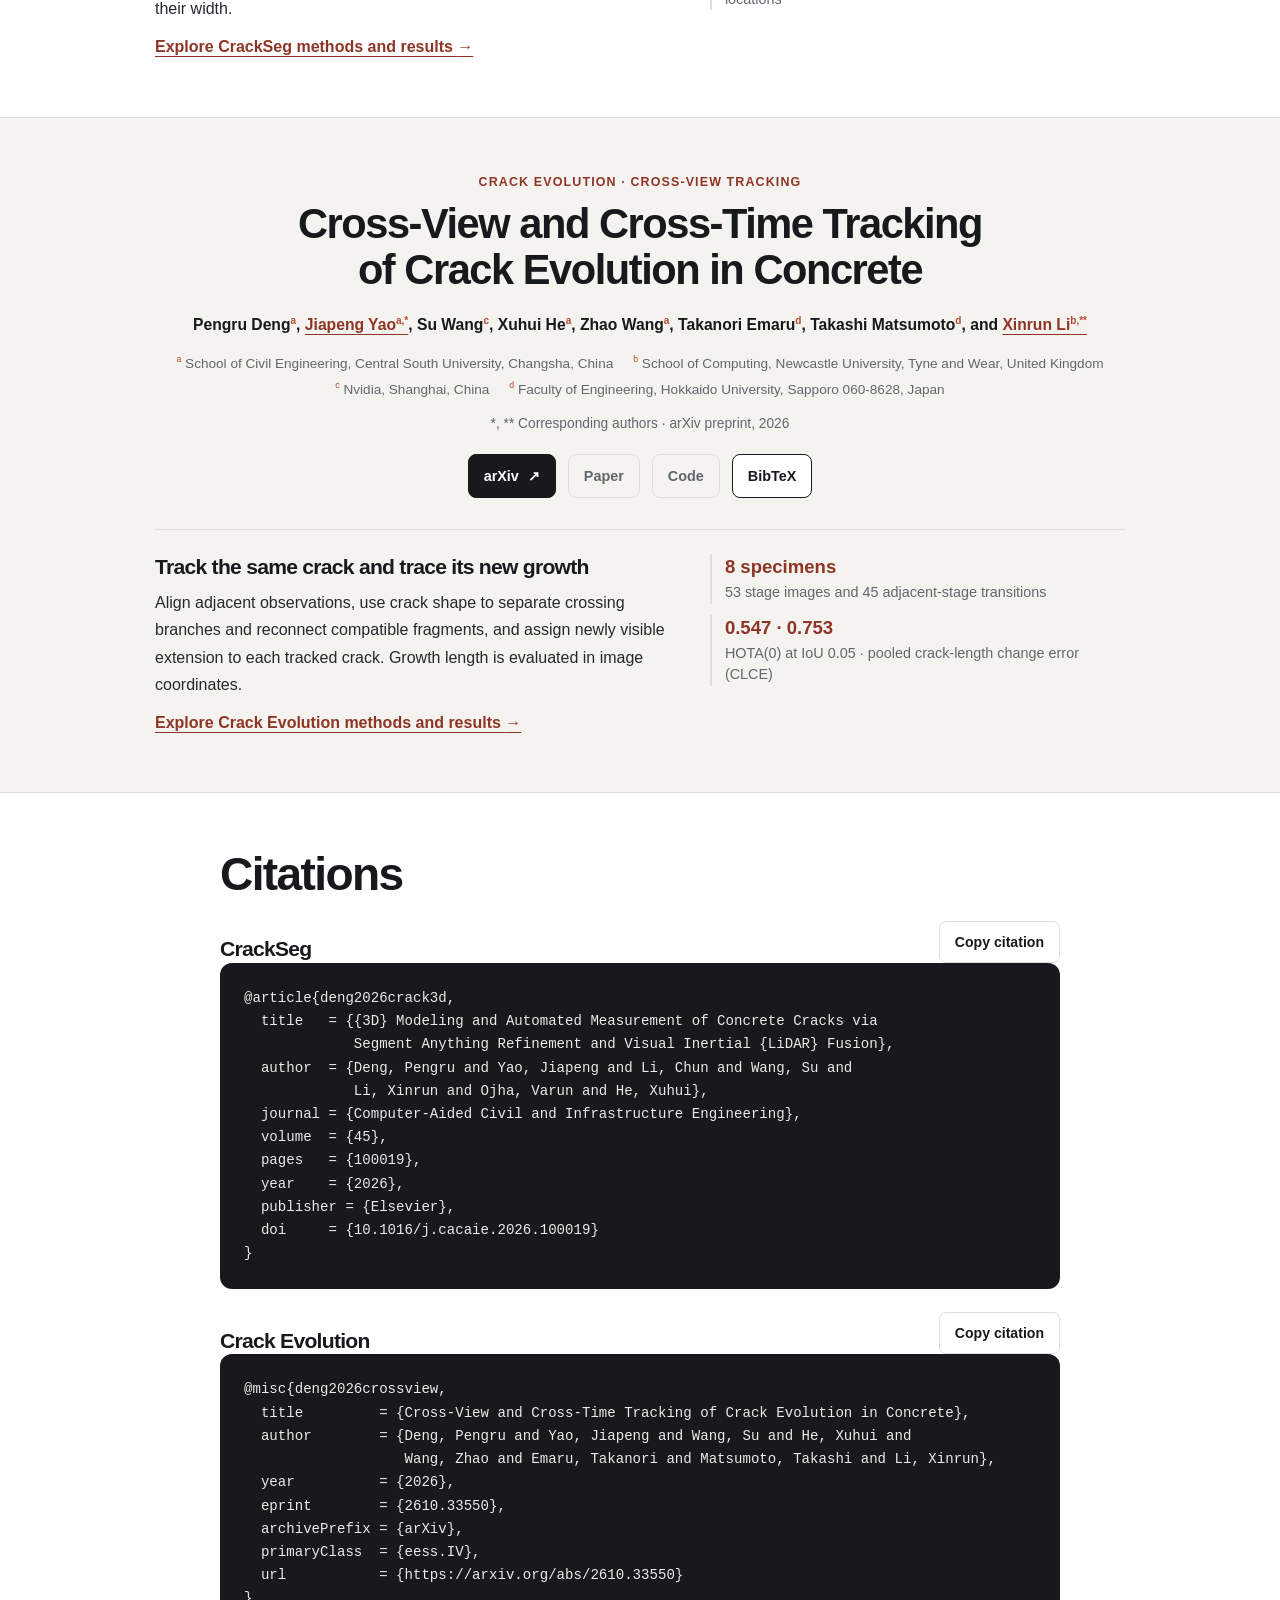
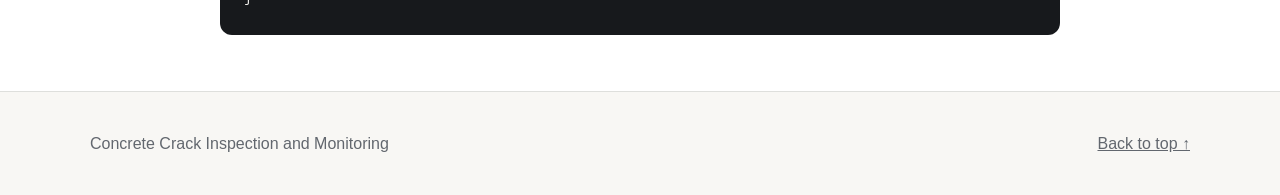
==== commit 98be4fb4: "Unify concrete crack measurement and tracking project pages" ====
--- a/site/index.html
+++ b/site/index.html
@@ -1,530 +1,133 @@
 <!doctype html>
 <html lang="en">
-  <head>
-    <meta charset="utf-8" />
-    <meta name="viewport" content="width=device-width, initial-scale=1" />
-    <meta
-      name="description"
-      content="CrackSeg combines crack-aware SAM refinement, visual-inertial-LiDAR fusion, and automated 3D crack-width measurement for field inspection."
-    />
-    <meta name="theme-color" content="#f7f5f1" />
-    <meta name="color-scheme" content="light" />
-    <link rel="canonical" href="https://xr-lee.github.io/CrackSeg/" />
-    <link rel="stylesheet" href="./assets/css/site.css" />
-
-    <meta property="og:type" content="article" />
-    <meta property="og:site_name" content="CrackSeg" />
-    <meta
-      property="og:title"
-      content="CrackSeg — 3D Modeling and Automated Measurement of Concrete Cracks"
-    />
-    <meta
-      property="og:description"
-      content="From field RGB, LiDAR, and IMU captures to semantically enriched 3D crack models and automated width measurements."
-    />
-    <meta property="og:url" content="https://xr-lee.github.io/CrackSeg/" />
-    <meta
-      property="og:image"
-      content="https://xr-lee.github.io/CrackSeg/assets/images/segmentation-demo.png"
-    />
-    <meta name="twitter:card" content="summary_large_image" />
-
-    <title>CrackSeg — 3D Concrete Crack Modeling and Measurement</title>
-
-    <script type="application/ld+json">
-      {
-        "@context": "https://schema.org",
-        "@type": "ScholarlyArticle",
-        "headline": "3D Modeling and Automated Measurement of Concrete Cracks via Segment Anything Refinement and Visual Inertial LiDAR Fusion",
-        "author": [
-          { "@type": "Person", "name": "Pengru Deng" },
-          { "@type": "Person", "name": "Jiapeng Yao" },
-          { "@type": "Person", "name": "Chun Li" },
-          { "@type": "Person", "name": "Su Wang" },
-          { "@type": "Person", "name": "Xinrun Li" },
-          { "@type": "Person", "name": "Varun Ojha" },
-          { "@type": "Person", "name": "Xuhui He" }
-        ],
-        "datePublished": "2026",
-        "identifier": [
-          "arXiv:2501.09203",
-          "https://doi.org/10.1016/j.cacaie.2026.100019"
-        ],
-        "isPartOf": {
-          "@type": "Periodical",
-          "name": "Computer-Aided Civil and Infrastructure Engineering"
-        },
-        "url": "https://xr-lee.github.io/CrackSeg/"
-      }
-    </script>
-  </head>
-
-  <body>
-    <a class="skip-link" href="#main-content">Skip to content</a>
-
-    <header class="hero">
-      <div class="hero-grid" aria-hidden="true"></div>
-      <div class="container hero-inner">
-        <p class="eyebrow">CRACKSEG <span>/</span> ARXIV:2501.09203</p>
-        <h1>3D Modeling and Automated Measurement of Concrete Cracks</h1>
-        <p class="hero-subtitle">
-          Segment Anything refinement and visual–inertial–LiDAR fusion for
-          field-ready crack inspection at real-world scale.
-        </p>
-
-        <div class="authors" aria-label="Authors">
-          <a href="mailto:pengrudeng@csu.edu.cn">Pengru Deng<sup>1,2,*</sup></a>
-          <span>Jiapeng Yao<sup>1</sup></span>
-          <span>Chun Li<sup>3</sup></span>
-          <span>Su Wang<sup>4</sup></span>
-          <a href="mailto:xinrun.li@ncl.ac.uk">Xinrun Li<sup>5,*</sup></a>
-          <span>Varun Ojha<sup>5</sup></span>
-          <span>Xuhui He<sup>1,2</sup></span>
-        </div>
-
-        <div class="affiliations" aria-label="Affiliations">
-          <span><sup>1</sup>School of Civil Engineering, Central South University</span>
-          <span><sup>2</sup>Hunan Provincial Key Laboratory for Disaster Prevention and Mitigation of Rail Transit Engineering Structures</span>
-          <span><sup>3</sup>Carizon, Shanghai</span>
-          <span><sup>4</sup>Nvidia, Shanghai</span>
-          <span><sup>5</sup>School of Computing, Newcastle University</span>
-        </div>
-        <p class="correspondence">
-          <sup>*</sup>Corresponding authors · Computer-Aided Civil and
-          Infrastructure Engineering, 2026
-        </p>
-
-        <nav class="paper-links" aria-label="Paper links">
-          <a
-            class="button button-dark"
-            href="https://arxiv.org/abs/2501.09203"
-            target="_blank"
-            rel="noopener noreferrer"
-          >
-            <span aria-hidden="true">↗</span> arXiv
-            <span class="sr-only"> (opens in a new tab)</span>
-          </a>
-          <a
-            class="button button-dark"
-            href="https://www.sciencedirect.com/science/article/pii/S1093968726025995"
-            target="_blank"
-            rel="noopener noreferrer"
-          >
-            <span aria-hidden="true">▤</span> Paper
-            <span class="sr-only"> (opens in a new tab)</span>
-          </a>
-          <a
-            class="button button-outline"
-            href="https://doi.org/10.1016/j.cacaie.2026.100019"
-            target="_blank"
-            rel="noopener noreferrer"
-          >
-            <span aria-hidden="true">↗</span> DOI
-            <span class="sr-only"> (opens in a new tab)</span>
-          </a>
-          <a
-            class="button button-outline"
-            href="https://github.com/XR-Lee/CrackSeg"
-            target="_blank"
-            rel="noopener noreferrer"
-          >
-            <span aria-hidden="true">⌘</span> Code
-            <span class="sr-only"> (opens in a new tab)</span>
-          </a>
-          <a class="button button-outline" href="#bibtex">
-            <span aria-hidden="true">“</span> BibTeX
-          </a>
-        </nav>
-      </div>
-    </header>
-
-    <main id="main-content">
-      <section class="teaser section-soft" aria-labelledby="overview-title">
-        <div class="container-wide">
-          <p class="section-kicker">WHY A 3D CRACK MODEL?</p>
-          <h2 id="overview-title" class="sr-only">CrackSeg overview</h2>
-          <figure class="figure-card figure-card-plain">
-            <div
-              class="figure-scroll"
-              tabindex="0"
-              aria-label="CrackSeg pipeline overview, horizontally scrollable on small screens"
-            >
-              <img
-                src="./assets/images/pipeline-overview.png"
-                alt="CrackSeg pipeline from structural imagery through segmentation, LiDAR reconstruction, multimodal fusion, and automatic measurement."
-                width="1178"
-                height="519"
-                decoding="async"
-              />
-            </div>
-            <figcaption>
-              CrackSeg joins semantic crack cues with metric 3D geometry. The result
-              is a dense point-cloud model that retains crack location and supports
-              automatic width measurement without manual scale recovery.
-            </figcaption>
+<head>
+  <meta charset="utf-8">
+  <meta name="viewport" content="width=device-width, initial-scale=1">
+  <meta name="description" content="Two studies on concrete crack inspection and monitoring: metric 3D crack measurement and cross-view, cross-time tracking.">
+  <title>Concrete Crack Inspection and Monitoring | CrackSeg &amp; Crack Evolution</title>
+  <link rel="stylesheet" href="assets/css/site.css">
+  <link rel="stylesheet" href="assets/css/combined.css">
+</head>
+<body class="combined-page">
+  <a class="skip-link" href="#main-content">Skip to content</a>
+  <header class="hero" id="top">
+    <div class="hero-grid" aria-hidden="true"></div>
+    <div class="container hero-inner">
+      <h1>Concrete Crack Inspection and Monitoring</h1>
+      <p class="hero-subtitle">Two complementary studies on concrete cracks: detect cracks and measure their width in 3D, and track how individual cracks grow across changing viewpoints.</p>
+      <nav class="paper-links" aria-label="Research studies">
+        <a class="button button-dark" href="#measurement">Detection &amp; 3D measurement</a>
+        <a class="button button-outline" href="#tracking">Crack tracking</a>
+      </nav>
+    </div>
+  </header>
+  <main id="main-content">
+    <section class="section section-soft overview-band" aria-labelledby="overview-title">
+      <div class="container">
+        <h2 id="overview-title">From measuring cracks to monitoring change</h2>
+        <div class="study-previews">
+          <figure class="study-preview">
+            <h3><a href="#measurement">Where is the crack, and how wide is it?</a></h3>
+            <a class="preview-art measurement-art" href="measurement.html#overview-title">
+              <img src="assets/images/pipeline-overview.png" width="1178" height="519" alt="CrackSeg workflow from crack segmentation to semantic 3D reconstruction and width measurement.">
+            </a>
+            <figcaption>CrackSeg maps image detections to a point cloud with real-world scale.</figcaption>
+          </figure>
+          <figure class="study-preview">
+            <h3><a href="#tracking">Is it the same crack, and what grew?</a></h3>
+            <a class="preview-art tracking-art" href="crack-evolution/index.html#case-multiple">
+              <img src="crack-evolution/assets/figure-09-deep-beam-growth-I4.webp" width="1201" height="816" alt="Deep-beam shear cracks at an earlier observation.">
+              <img src="crack-evolution/assets/figure-09-deep-beam-growth-I8.webp" width="1201" height="806" alt="Tracked deep-beam shear cracks at a later observation.">
+            </a>
+            <figcaption>Green marks inherited crack segments. Yellow marks growth since the preceding observation.</figcaption>
           </figure>
         </div>
-      </section>
+        <p class="study-connection">The tracking study reuses CrackSeg’s DeepLabv3+ segmentation checkpoint. Each study evaluates its own method and outcomes.</p>
+      </div>
+    </section>
 
-      <section class="section abstract-section" aria-labelledby="abstract-title">
-        <div class="container-reading">
-          <p class="section-kicker">PAPER SUMMARY</p>
-          <h2 id="abstract-title">Abstract</h2>
-          <p class="abstract-copy">
-            AI-based crack inspection often loses accuracy in unfamiliar scenes and
-            usually separates image-based crack detection from spatial measurement.
-            CrackSeg addresses both limitations in one pipeline. A crack-aware prompt
-            generator turns coarse DeepLabV3+ masks into reliable SAM prompts, while
-            quality assessment rejects implausible refinements. Multi-frame RGB,
-            LiDAR, and inertial data are then fused into a dense, real-scale semantic
-            point cloud. Crack width and 3D location are extracted directly from this
-            representation, enabling automated inspection on complex and non-planar
-            concrete surfaces.
-          </p>
+    <section class="section study-section" id="measurement" aria-labelledby="measurement-title">
+      <div class="container">
+        <header class="study-header">
+          <p class="section-kicker">CrackSeg · Detection and 3D measurement</p>
+          <h2 id="measurement-title">3D Modeling and Automated Measurement of Concrete Cracks via Segment Anything Refinement and Visual Inertial LiDAR Fusion</h2>
+          <div aria-label="Authors" class="authors">
+<a href="mailto:pengrudeng@csu.edu.cn">Pengru Deng<sup>1,2,*</sup></a>
+<span>Jiapeng Yao<sup>1</sup></span>
+<span>Chun Li<sup>3</sup></span>
+<span>Su Wang<sup>4</sup></span>
+<a href="mailto:xinrun.li@ncl.ac.uk">Xinrun Li<sup>5,*</sup></a>
+<span>Varun Ojha<sup>5</sup></span>
+<span>Xuhui He<sup>1,2</sup></span>
+</div>
+          <div aria-label="Affiliations" class="affiliations">
+<span><sup>1</sup>School of Civil Engineering, Central South University</span>
+<span><sup>2</sup>Hunan Provincial Key Laboratory for Disaster Prevention and Mitigation of Rail Transit Engineering Structures</span>
+<span><sup>3</sup>Carizon, Shanghai</span>
+<span><sup>4</sup>Nvidia, Shanghai</span>
+<span><sup>5</sup>School of Computing, Newcastle University</span>
+</div>
+          <p class="study-venue"><sup>*</sup> Corresponding authors · <cite>Computer-Aided Civil and Infrastructure Engineering</cite>, 2026</p>
+          <div class="paper-links" role="group" aria-label="CrackSeg resources">
+            <a class="button button-dark" href="https://www.sciencedirect.com/science/article/pii/S1093968726025995">Paper <span aria-hidden="true">↗</span></a>
+            <a class="button button-outline" href="https://arxiv.org/abs/2501.09203">arXiv</a>
+            <a class="button button-outline" href="https://doi.org/10.1016/j.cacaie.2026.100019">DOI</a>
+            <a class="button button-outline" href="https://github.com/XR-Lee/CrackSeg">Code</a>
+            <a class="button button-outline" href="#cite-crackseg">BibTeX</a>
+          </div>
+        </header>
+        <div class="study-summary">
+          <div>
+            <h3>Detect cracks and measure their width in 3D</h3>
+            <p>Crack-aware prompts guide SAM refinement of the initial segmentation. Image and LiDAR fusion places those crack regions in a metric 3D point cloud, where the method can localize cracks and automatically measure their width.</p>
+            <a class="detail-link" href="measurement.html">Explore CrackSeg methods and results <span aria-hidden="true">→</span></a>
+          </div>
+          <dl class="evidence">
+            <div><dt>46.61% → 53.21%</dt><dd>DeepLabv3+ zero-shot IoU after SAM refinement</dd></div>
+            <div><dt>0.09 mm</dt><dd>Mean absolute width error against microscope readings at 15 locations</dd></div>
+          </dl>
         </div>
-      </section>
+      </div>
+    </section>
 
-      <section class="section section-soft workflow-section" aria-labelledby="workflow-title">
-        <div class="container-wide">
-          <p class="section-kicker">END-TO-END WORKFLOW</p>
-          <h2 id="workflow-title">Four stages from sensing to crack measurement</h2>
-          <p class="section-lead">
-            The complete system connects calibrated multi-sensor acquisition,
-            image crack segmentation, metric 3D reconstruction, and automated
-            crack localization and width measurement.
-          </p>
+    <section class="section section-soft study-section" id="tracking" aria-labelledby="tracking-title">
+      <div class="container">
+        <header class="study-header">
+          <p class="section-kicker">Crack Evolution · Cross-view tracking</p>
+          <h2 id="tracking-title">Cross-View and Cross-Time Tracking of Crack Evolution in Concrete</h2>
+          <p class="authors tracking-authors">Pengru Deng<sup>a</sup>, <a href="mailto:jiapengyao@csu.edu.cn">Jiapeng Yao<sup>a,*</sup></a>, Su Wang<sup>c</sup>, Xuhui He<sup>a</sup>, Zhao Wang<sup>a</sup>,  Takanori Emaru<sup>d</sup>, Takashi Matsumoto<sup>d</sup>, and <a href="mailto:xinrun.li@ncl.ac.uk">Xinrun Li<sup>b,**</sup></a></p>
+          <div class="affiliations"><p><sup>a</sup> School of Civil Engineering, Central South University, Changsha, China</p><p><sup>b</sup> School of Computing, Newcastle University, Tyne and Wear, United Kingdom</p><p><sup>c</sup> Nvidia, Shanghai, China</p><p><sup>d</sup> Faculty of Engineering, Hokkaido University, Sapporo 060-8628, Japan</p></div>
+          <p class="study-venue">*, ** Corresponding authors · arXiv preprint, 2026</p>
+          <div class="paper-links" role="group" aria-label="Crack Evolution resources">
+            <a class="button button-dark" href="https://arxiv.org/abs/2610.33550">arXiv <span aria-hidden="true">↗</span></a>
+            <a class="button button-outline" role="link" aria-disabled="true">Paper</a>
+            <a class="button button-outline" role="link" aria-disabled="true">Code</a>
+            <a class="button button-outline" href="#cite-crack-evolution">BibTeX</a>
+          </div>
+        </header>
+        <div class="study-summary">
+          <div>
+            <h3>Track the same crack and trace its new growth</h3>
+            <p>Align adjacent observations, use crack shape to separate crossing branches and reconnect compatible fragments, and assign newly visible extension to each tracked crack. Growth length is evaluated in image coordinates.</p>
+            <a class="detail-link" href="crack-evolution/index.html">Explore Crack Evolution methods and results <span aria-hidden="true">→</span></a>
+          </div>
+          <dl class="evidence">
+            <div><dt>8 specimens</dt><dd>53 stage images and 45 adjacent-stage transitions</dd></div>
+            <div><dt>0.547 · 0.753</dt><dd>HOTA(0) at IoU 0.05 · pooled crack-length change error (CLCE)</dd></div>
+          </dl>
+        </div>
+      </div>
+    </section>
 
-          <figure class="figure-card workflow-figure">
-            <div
-              class="figure-scroll figure-scroll-workflow"
-              tabindex="0"
-              aria-label="Overall CrackSeg workflow, horizontally scrollable on small screens"
-            >
-              <img
-                src="./assets/images/overall-workflow.png"
-                alt="Four-stage CrackSeg workflow covering multi-sensor calibration and data acquisition, image crack segmentation, 3D structure reconstruction, multimodal fusion, crack localization, and automatic width measurement."
-                width="1327"
-                height="1616"
-                loading="lazy"
-                decoding="async"
-              />
-            </div>
-            <figcaption>
-              Overall workflow of the proposed system. Camera, IMU, and LiDAR data
-              are calibrated and fused with refined crack masks to produce
-              real-scale semantic point clouds for automatic localization and
-              measurement.
-            </figcaption>
-          </figure>
-        </div>
-      </section>
-
-      <section class="section method-section" aria-labelledby="method-title">
-        <div class="container-wide">
-          <p class="section-kicker">APPROACH</p>
-          <h2 id="method-title">From pixels to metric crack geometry</h2>
-          <p class="section-lead">
-            The method is organized as a reproducible five-stage implementation,
-            summarized here as three scientific components.
-          </p>
-
-          <div class="method-grid">
-            <article class="method-card">
-              <span class="method-index">01</span>
-              <h3>Crack-aware SAM refinement</h3>
-              <p>
-                A task-specific model provides coarse crack cues. Skeleton-derived
-                point prompts guide SAM, and geometry-aware quality checks prevent
-                over-wide or topologically implausible masks.
-              </p>
-            </article>
-            <article class="method-card">
-              <span class="method-index">02</span>
-              <h3>Visual–inertial–LiDAR fusion</h3>
-              <p>
-                FastLIO2 reconstructs the structure at real-world scale. Calibrated
-                camera poses project multi-frame RGB masks into the LiDAR geometry to
-                build a colorized, crack-aware point cloud.
-              </p>
-            </article>
-            <article class="method-card">
-              <span class="method-index">03</span>
-              <h3>Automated 3D measurement</h3>
-              <p>
-                Local surface normals, crack skeletons, and paired edge points yield
-                width and spatial coordinates directly in 3D—without assuming a
-                planar inspected surface or requiring manual point-cloud measurement.
-              </p>
-            </article>
+    <section class="section bibtex-section combined-citations" aria-labelledby="citations-title">
+      <div class="container-reading">
+        <h2 id="citations-title">Citations</h2>
+        <article id="cite-crackseg">
+          <div class="bibtex-heading">
+            <h3>CrackSeg</h3>
+            <button class="copy-button" type="button" aria-label="Copy CrackSeg citation" data-copy-target="bibtex-crackseg"><span class="copy-label" role="status" aria-live="polite">Copy citation</span></button>
           </div>
-
-          <div class="figure-pair">
-            <figure class="figure-card">
-              <p class="figure-label">SEGMENTATION</p>
-              <h3>Automatic prompts with a safety check</h3>
-              <div
-                class="figure-scroll figure-scroll-tall"
-                tabindex="0"
-                aria-label="SAM refinement workflow, horizontally scrollable on small screens"
-              >
-                <img
-                  src="./assets/images/sam-refinement.png"
-                  alt="Workflow showing crack-aware prompt generation, SAM inference, and segmentation quality assessment."
-                  width="1071"
-                  height="968"
-                  loading="lazy"
-                  decoding="async"
-                />
-              </div>
-              <figcaption>
-                Coarse masks are converted into spatially meaningful point prompts;
-                unreliable SAM regions fall back to the baseline prediction.
-              </figcaption>
-            </figure>
-
-            <figure class="figure-card">
-              <p class="figure-label">MEASUREMENT</p>
-              <h3>Width and position in the same 3D frame</h3>
-              <div
-                class="figure-scroll"
-                tabindex="0"
-                aria-label="3D crack-width measurement workflow, horizontally scrollable on small screens"
-              >
-                <img
-                  src="./assets/images/width-workflow.png"
-                  alt="Workflow for localizing and measuring crack width from a semantic 3D point cloud."
-                  width="1264"
-                  height="491"
-                  loading="lazy"
-                  decoding="async"
-                />
-              </div>
-              <figcaption>
-                The reconstructed semantic point cloud couples a crack's measured
-                width with its physical 3D location.
-              </figcaption>
-            </figure>
-          </div>
-        </div>
-      </section>
-
-      <section class="section section-soft results-section" aria-labelledby="results-title">
-        <div class="container-wide">
-          <p class="section-kicker">EXPERIMENTS</p>
-          <h2 id="results-title">Generalization and measurement accuracy</h2>
-          <p class="section-lead">
-            The paper evaluates unseen-scene segmentation and validates automatic 3D
-            measurements against microscope references.
-          </p>
-
-          <div class="metrics" aria-label="Key results">
-            <article class="metric-card">
-              <strong>+6.6</strong>
-              <span>IoU points for DeepLabV3+ in the zero-shot setting</span>
-            </article>
-            <article class="metric-card">
-              <strong>0.09 mm</strong>
-              <span>mean absolute crack-width error across 15 measurements</span>
-            </article>
-            <article class="metric-card">
-              <strong>9,260</strong>
-              <span>annotated RGB images, as reported in the paper and repository</span>
-            </article>
-          </div>
-
-          <div
-            class="table-wrap"
-            tabindex="0"
-            aria-label="Zero-shot segmentation results, horizontally scrollable"
-          >
-            <table>
-              <caption>
-                Zero-shot crack IoU on unfamiliar field scenes. Gains are absolute
-                percentage points after SAM refinement.
-              </caption>
-              <thead>
-                <tr>
-                  <th scope="col">Base model</th>
-                  <th scope="col">Baseline IoU</th>
-                  <th scope="col">SAM-refined IoU</th>
-                  <th scope="col">Gain</th>
-                </tr>
-              </thead>
-              <tbody>
-                <tr>
-                  <th scope="row">Swin Transformer</th>
-                  <td>36.77</td>
-                  <td><strong>44.15</strong></td>
-                  <td class="gain">+7.38</td>
-                </tr>
-                <tr>
-                  <th scope="row">TernausNet</th>
-                  <td>42.13</td>
-                  <td><strong>49.92</strong></td>
-                  <td class="gain">+7.79</td>
-                </tr>
-                <tr>
-                  <th scope="row">TransUNet</th>
-                  <td>45.28</td>
-                  <td><strong>52.04</strong></td>
-                  <td class="gain">+6.76</td>
-                </tr>
-                <tr>
-                  <th scope="row">DeepLabV3+</th>
-                  <td>46.61</td>
-                  <td><strong>53.21</strong></td>
-                  <td class="gain">+6.60</td>
-                </tr>
-              </tbody>
-            </table>
-          </div>
-
-          <figure class="figure-card result-figure">
-            <p class="figure-label">RUNNABLE DEMO</p>
-            <h3>Refinement recovers continuous crack structure</h3>
-            <div
-              class="figure-scroll"
-              tabindex="0"
-              aria-label="Segmentation demo comparison, horizontally scrollable on small screens"
-            >
-              <img
-                src="./assets/images/segmentation-demo.png"
-                alt="Three field examples comparing input images, coarse DeepLab masks, SAM-refined masks, and pixels recovered by refinement."
-                width="3200"
-                height="1800"
-                loading="lazy"
-                decoding="async"
-              />
-            </div>
-            <figcaption>
-              The public demo bundle reproduces this comparison from three field
-              images and preserves the exact input, coarse-mask, and refined-mask
-              outputs.
-            </figcaption>
-          </figure>
-        </div>
-      </section>
-
-      <section class="section qualitative-section" aria-labelledby="qualitative-title">
-        <div class="container-wide">
-          <p class="section-kicker">3D RESULTS</p>
-          <h2 id="qualitative-title">Crack semantics preserved in reconstruction</h2>
-          <p class="section-lead">
-            Multi-frame fusion places image-derived crack masks onto a dense,
-            real-scale point cloud while retaining the geometry needed for
-            measurement.
-          </p>
-
-          <figure class="figure-card feature-figure">
-            <div
-              class="figure-scroll"
-              tabindex="0"
-              aria-label="Reconstruction and measurement results, horizontally scrollable on small screens"
-            >
-              <img
-                src="./assets/images/reconstruction-results.png"
-                alt="Structural reconstruction, crack semantic fusion, and automatic crack-width measurement results."
-                width="1448"
-                height="2037"
-                loading="lazy"
-                decoding="async"
-              />
-            </div>
-            <figcaption>
-              Field data move through reconstruction, semantic projection, and
-              crack-width measurement in one coordinate-consistent pipeline.
-            </figcaption>
-          </figure>
-
-          <figure class="figure-card feature-figure">
-            <p class="figure-label">COMPARATIVE RECONSTRUCTION</p>
-            <h3>Metric-scale reconstruction compared with SfM</h3>
-            <div
-              class="figure-scroll"
-              tabindex="0"
-              aria-label="3D reconstruction comparison, horizontally scrollable on small screens"
-            >
-              <img
-                src="./assets/images/reconstruction-comparison.png"
-                alt="Comparison between the proposed LiDAR-image fusion reconstruction and an SfM-based approach."
-                width="2035"
-                height="1324"
-                loading="lazy"
-                decoding="async"
-              />
-            </div>
-            <figcaption>
-              Qualitative comparison of the proposed SLAM reconstruction and
-              SfM/COLMAP. The paper reports density, surface roughness, geometric
-              accuracy, and efficiency in its quantitative comparison.
-            </figcaption>
-          </figure>
-        </div>
-      </section>
-
-      <section class="section section-dark resources-section" aria-labelledby="resources-title">
-        <div class="container-wide">
-          <p class="section-kicker section-kicker-light">REPRODUCIBILITY</p>
-          <h2 id="resources-title">Code, data, and an executable path</h2>
-          <p class="section-lead section-lead-light">
-            The repository exposes five pipeline stages with explicit input/output
-            contracts. Lightweight demos are separated from the full ROS and raw-data
-            workflow.
-          </p>
-
-          <div class="resource-grid">
-            <a
-              class="resource-card"
-              href="https://github.com/XR-Lee/CrackSeg"
-              target="_blank"
-              rel="noopener noreferrer"
-            >
-              <span class="resource-overline">SOURCE</span>
-              <strong>CrackSeg repository</strong>
-              <span>Five numbered stages, scripts, configuration, and documentation.</span>
-              <span class="resource-arrow" aria-hidden="true">↗</span>
-              <span class="sr-only">Opens in a new tab.</span>
-            </a>
-            <a
-              class="resource-card"
-              href="https://drive.google.com/drive/folders/1gFtSRWuKS7C0BrCifCmJpb7bshKcNFeG"
-              target="_blank"
-              rel="noopener noreferrer"
-            >
-              <span class="resource-overline">DATA</span>
-              <strong>Runnable demo bundle</strong>
-              <span>Sample images, expected masks, smoke-test point clouds, and checksums.</span>
-              <span class="resource-arrow" aria-hidden="true">↗</span>
-              <span class="sr-only">Opens in a new tab.</span>
-            </a>
-            <a
-              class="resource-card"
-              href="https://github.com/XR-Lee/CrackSeg/blob/main/docs/REPRODUCIBILITY.md"
-              target="_blank"
-              rel="noopener noreferrer"
-            >
-              <span class="resource-overline">GUIDE</span>
-              <strong>Reproduction matrix</strong>
-              <span>Tested demo stages, recommended environments, and workstation/ROS boundaries.</span>
-              <span class="resource-arrow" aria-hidden="true">↗</span>
-              <span class="sr-only">Opens in a new tab.</span>
-            </a>
-          </div>
-        </div>
-      </section>
-
-      <section id="bibtex" class="section bibtex-section" aria-labelledby="bibtex-title">
-        <div class="container-reading">
-          <div class="bibtex-heading">
-            <div>
-              <p class="section-kicker">CITATION</p>
-              <h2 id="bibtex-title">BibTeX</h2>
-            </div>
-            <button class="copy-button" type="button" data-copy-target="citation-code">
-              <span class="copy-label" role="status" aria-live="polite">Copy citation</span>
-            </button>
-          </div>
-          <pre><code id="citation-code">@article{deng2026crack3d,
+          <pre><code id="bibtex-crackseg">@article{deng2026crack3d,
   title   = {{3D} Modeling and Automated Measurement of Concrete Cracks via
              Segment Anything Refinement and Visual Inertial {LiDAR} Fusion},
   author  = {Deng, Pengru and Yao, Jiapeng and Li, Chun and Wang, Su and
@@ -536,23 +139,32 @@
   publisher = {Elsevier},
   doi     = {10.1016/j.cacaie.2026.100019}
 }</code></pre>
-        </div>
-      </section>
-    </main>
-
-    <footer>
-      <div class="container-wide footer-inner">
-        <p>
-          <strong>CrackSeg</strong><br />
-          3D concrete crack modeling and automated measurement.
-        </p>
-        <p>
-          Independent academic project page built from the published paper and
-          repository assets. <span id="copyright-year">2026</span>.
-        </p>
+        </article>
+        <article id="cite-crack-evolution">
+          <div class="bibtex-heading">
+            <h3>Crack Evolution</h3>
+            <button class="copy-button" type="button" aria-label="Copy Crack Evolution citation" data-copy-target="bibtex-crack-evolution"><span class="copy-label" role="status" aria-live="polite">Copy citation</span></button>
+          </div>
+          <pre><code id="bibtex-crack-evolution">@misc{deng2026crossview,
+  title         = {Cross-View and Cross-Time Tracking of Crack Evolution in Concrete},
+  author        = {Deng, Pengru and Yao, Jiapeng and Wang, Su and He, Xuhui and
+                   Wang, Zhao and Emaru, Takanori and Matsumoto, Takashi and Li, Xinrun},
+  year          = {2026},
+  eprint        = {2610.33550},
+  archivePrefix = {arXiv},
+  primaryClass  = {eess.IV},
+  url           = {https://arxiv.org/abs/2610.33550}
+}</code></pre>
+        </article>
       </div>
-    </footer>
-
-    <script src="./assets/js/site.js" defer></script>
-  </body>
+    </section>
+  </main>
+  <footer>
+    <div class="container-wide footer-inner">
+      <span>Concrete Crack Inspection and Monitoring</span>
+      <a href="#top">Back to top <span aria-hidden="true">↑</span></a>
+    </div>
+  </footer>
+  <script src="assets/js/combined.js" defer></script>
+</body>
 </html>
--- a/site/assets/css/combined.css
+++ b/site/assets/css/combined.css
@@ -0,0 +1,121 @@
+.combined-page .hero-inner { padding-block: 67px 58px; }
+.combined-page .hero h1 { max-width: 820px; font-size: clamp(2.1rem, 5.25vw, 4.3rem); }
+.combined-page .hero-subtitle { max-width: 740px; margin-bottom: 25px; }
+.combined-page .button { min-height: 44px; padding-inline: 15px; font-size: .9rem; }
+.combined-page .button[aria-disabled="true"]:not([href]) {
+  color: var(--muted);
+  border-color: var(--line);
+  background: transparent;
+  transform: none;
+  cursor: default;
+}
+.combined-page .section { padding-block: 56px; }
+.combined-page .overview-band { padding-block: 34px 30px; }
+.overview-band h2 {
+  text-align: center;
+  font-size: clamp(1.45rem, 2.6vw, 2.1rem);
+  margin-bottom: 23px;
+}
+.study-previews { display: grid; grid-template-columns: 1fr 1fr; gap: 25px; }
+.study-preview { min-width: 0; margin: 0; }
+.study-preview h3 { margin: 0 0 9px; font-size: 1.15rem; }
+.study-preview h3 a { text-decoration: none; }
+.study-preview h3 a:hover { text-decoration: underline; text-underline-offset: .2em; }
+.preview-art {
+  display: grid;
+  min-width: 0;
+  align-items: center;
+  grid-template-rows: minmax(0, 1fr);
+  height: 232px;
+  padding: 10px;
+  overflow: hidden;
+  border: 1px solid var(--line);
+  border-radius: var(--radius);
+  background: var(--paper);
+}
+.preview-art img { width: 100%; height: 100%; min-height: 0; min-width: 0; object-fit: contain; }
+.tracking-art { grid-template-columns: 1fr 1fr; gap: 7px; }
+.study-preview figcaption {
+  margin-top: 9px;
+  color: var(--muted);
+  font-size: .9rem;
+  line-height: 1.5;
+}
+.study-connection {
+  margin: 23px 0 0;
+  padding-top: 17px;
+  border-top: 1px solid var(--line);
+  color: var(--ink-2);
+  font-size: .93rem;
+  text-align: center;
+}
+.study-header { text-align: center; }
+.study-header .section-kicker { margin: 0 0 11px; color: var(--accent-dark); }
+.study-header h2 {
+  max-width: 950px;
+  margin: 0 auto 18px;
+  font-size: clamp(1.65rem, 3.4vw, 2.6rem);
+  overflow-wrap: break-word;
+}
+.study-header .authors { font-size: .98rem; }
+.study-header .tracking-authors { display: block; }
+.study-header .affiliations { font-size: .85rem; }
+.study-header .affiliations p { margin: 0; }
+.study-venue { margin: 0 0 19px; color: var(--muted); font-size: .86rem; }
+.study-summary {
+  display: grid;
+  grid-template-columns: minmax(0, 1.25fr) minmax(0, 1fr);
+  align-items: start;
+  gap: 36px;
+  max-width: 970px;
+  margin: 31px auto 0;
+  padding-top: 24px;
+  border-top: 1px solid var(--line);
+}
+.study-summary h3 { margin-bottom: 8px; }
+.study-summary p { margin-bottom: 10px; color: var(--ink-2); }
+.detail-link, .study-parent a {
+  color: var(--accent-dark);
+  font-weight: 650;
+  text-underline-offset: .22em;
+}
+.study-parent { margin: 0 0 17px; font-size: .92rem; }
+#main > .study-parent { margin-inline: auto; padding-top: 16px; }
+.evidence { display: grid; gap: 11px; margin: 0; }
+.evidence div { border-left: 2px solid var(--line); padding-left: 13px; }
+.evidence dt { color: var(--accent-dark); font-size: 1.16rem; font-weight: 750; line-height: 1.4; }
+.evidence dd { margin: 2px 0 0; color: var(--muted); font-size: .9rem; line-height: 1.5; }
+.combined-citations .bibtex-heading h3 { margin: 0; }
+.combined-citations article + article { margin-top: 23px; }
+.combined-citations pre { margin-block: 0; }
+.combined-page [id] { scroll-margin-top: 16px; }
+.combined-page .preview-art:focus-visible, .combined-page .detail-link:focus-visible {
+  outline: 3px solid var(--accent);
+  outline-offset: 3px;
+}
+@media (max-width: 720px) {
+  .combined-page .hero-inner { padding-block: 47px 39px; }
+  .combined-page .section { padding-block: 39px; }
+  .study-previews { grid-template-columns: 1fr; gap: 21px; }
+  .preview-art { grid-template-rows: auto; height: auto; min-height: 0; }
+  .preview-art img { height: auto; }
+  .study-summary { grid-template-columns: 1fr; gap: 18px; }
+}
+@media (max-width: 420px) {
+  .combined-page .container, .combined-page .container-reading, .combined-page .container-wide {
+    width: calc(100% - 32px);
+  }
+  .combined-page .paper-links { gap: 7px; }
+  .combined-page .hero nav.paper-links {
+    display: grid;
+    grid-template-columns: repeat(2, minmax(0, 1fr));
+  }
+  .combined-page .hero nav.paper-links .button {
+    width: 100%;
+    white-space: normal;
+    text-align: center;
+  }
+  .combined-page .button { min-height: 42px; padding-inline: 11px; }
+  .combined-page .affiliations { gap: 3px 10px; }
+  .combined-page .authors { gap: 3px 11px; }
+}
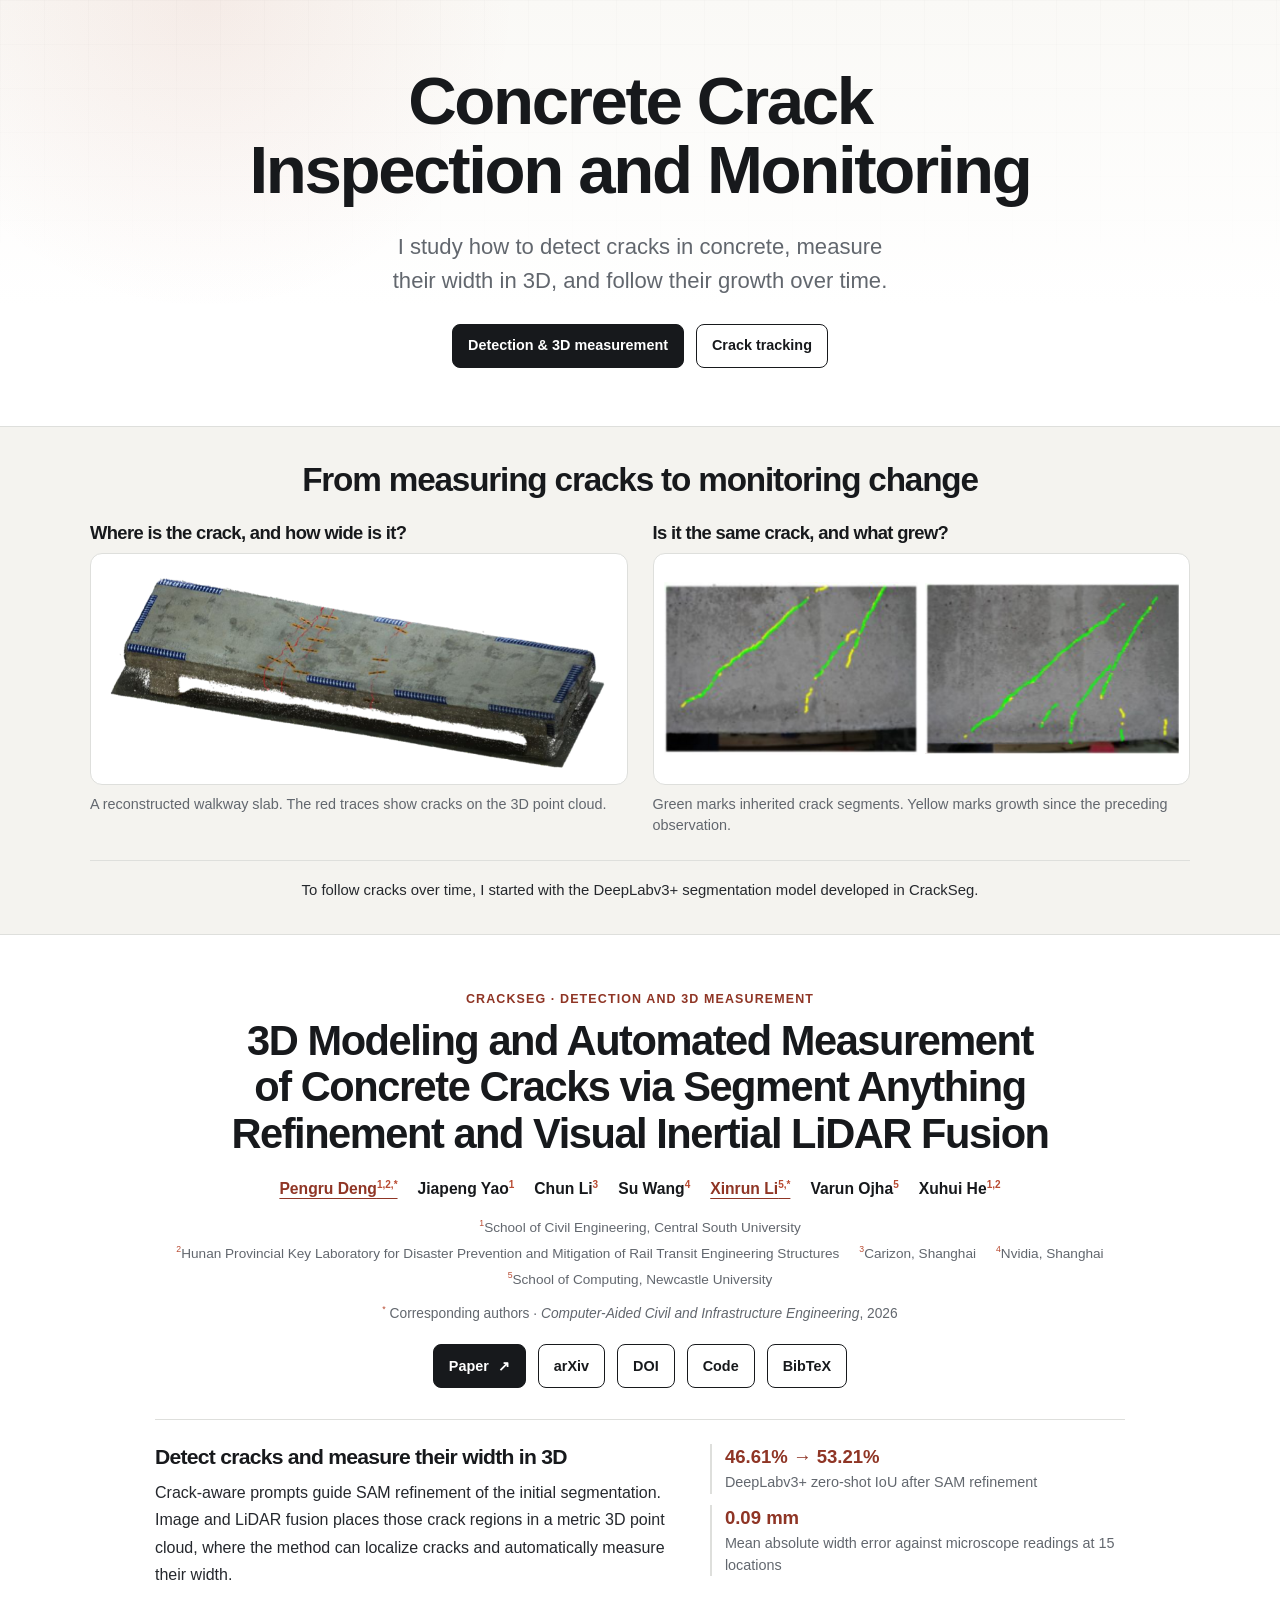
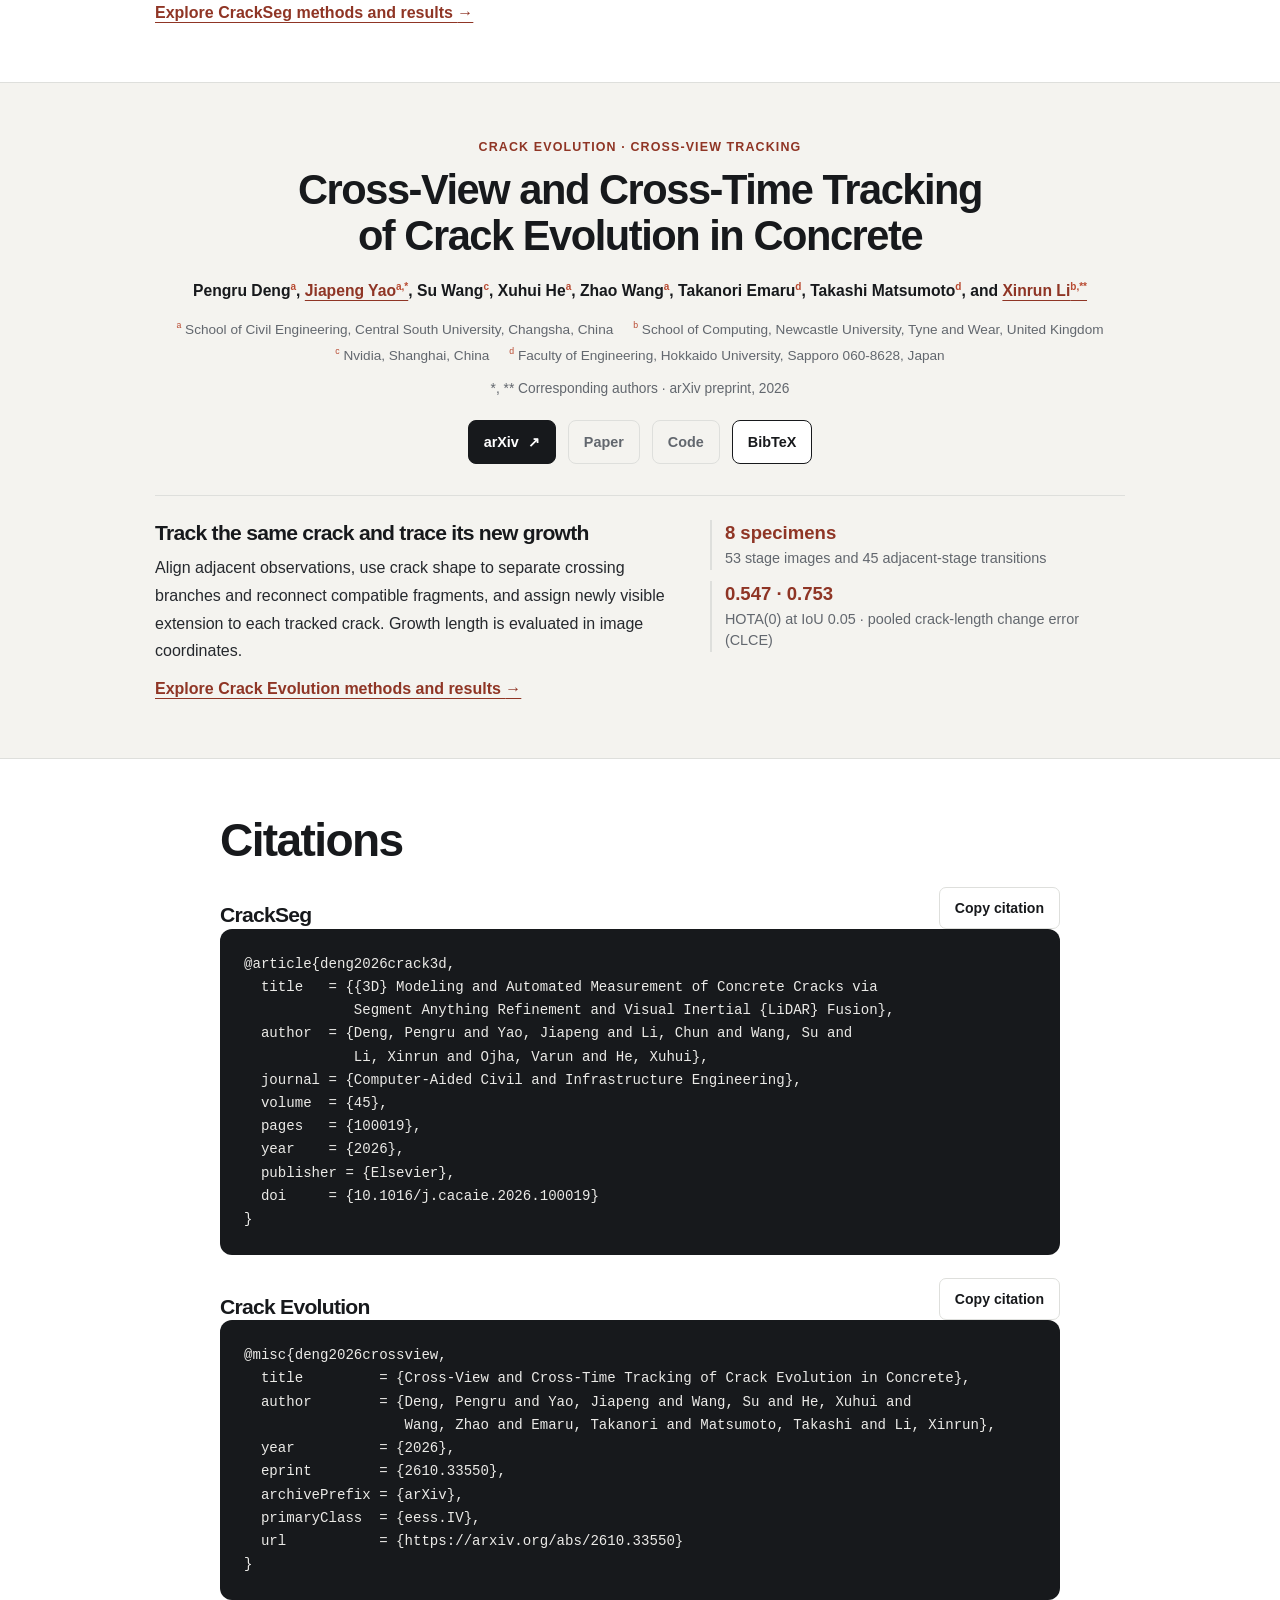
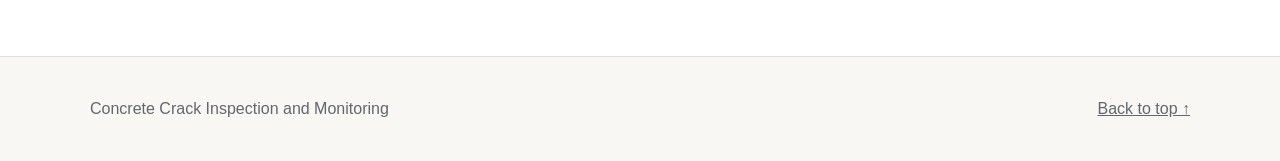
==== commit 6ab2a4d4: "Introduce the crack research series with a 3D result" ====
--- a/site/index.html
+++ b/site/index.html
@@ -14,7 +14,7 @@
     <div class="hero-grid" aria-hidden="true"></div>
     <div class="container hero-inner">
       <h1>Concrete Crack Inspection and Monitoring</h1>
-      <p class="hero-subtitle">Two complementary studies on concrete cracks: detect cracks and measure their width in 3D, and track how individual cracks grow across changing viewpoints.</p>
+      <p class="hero-subtitle">I study how to detect cracks in concrete, measure their width in 3D, and follow their growth over time.</p>
       <nav class="paper-links" aria-label="Research studies">
         <a class="button button-dark" href="#measurement">Detection &amp; 3D measurement</a>
         <a class="button button-outline" href="#tracking">Crack tracking</a>
@@ -28,10 +28,10 @@
         <div class="study-previews">
           <figure class="study-preview">
             <h3><a href="#measurement">Where is the crack, and how wide is it?</a></h3>
-            <a class="preview-art measurement-art" href="measurement.html#overview-title">
-              <img src="assets/images/pipeline-overview.png" width="1178" height="519" alt="CrackSeg workflow from crack segmentation to semantic 3D reconstruction and width measurement.">
+            <a class="preview-art measurement-art" href="measurement.html#reconstruction-results">
+              <img src="assets/images/crackseg-walkway-point-cloud.webp" width="820" height="316" alt="Colorized 3D point cloud of a concrete walkway slab with detected cracks marked in red.">
             </a>
-            <figcaption>CrackSeg maps image detections to a point cloud with real-world scale.</figcaption>
+            <figcaption>A reconstructed walkway slab. The red traces show cracks on the 3D point cloud.</figcaption>
           </figure>
           <figure class="study-preview">
             <h3><a href="#tracking">Is it the same crack, and what grew?</a></h3>
@@ -42,7 +42,7 @@
             <figcaption>Green marks inherited crack segments. Yellow marks growth since the preceding observation.</figcaption>
           </figure>
         </div>
-        <p class="study-connection">The tracking study reuses CrackSeg’s DeepLabv3+ segmentation checkpoint. Each study evaluates its own method and outcomes.</p>
+        <p class="study-connection">To follow cracks over time, I started with the DeepLabv3+ segmentation model developed in CrackSeg.</p>
       </div>
     </section>
 
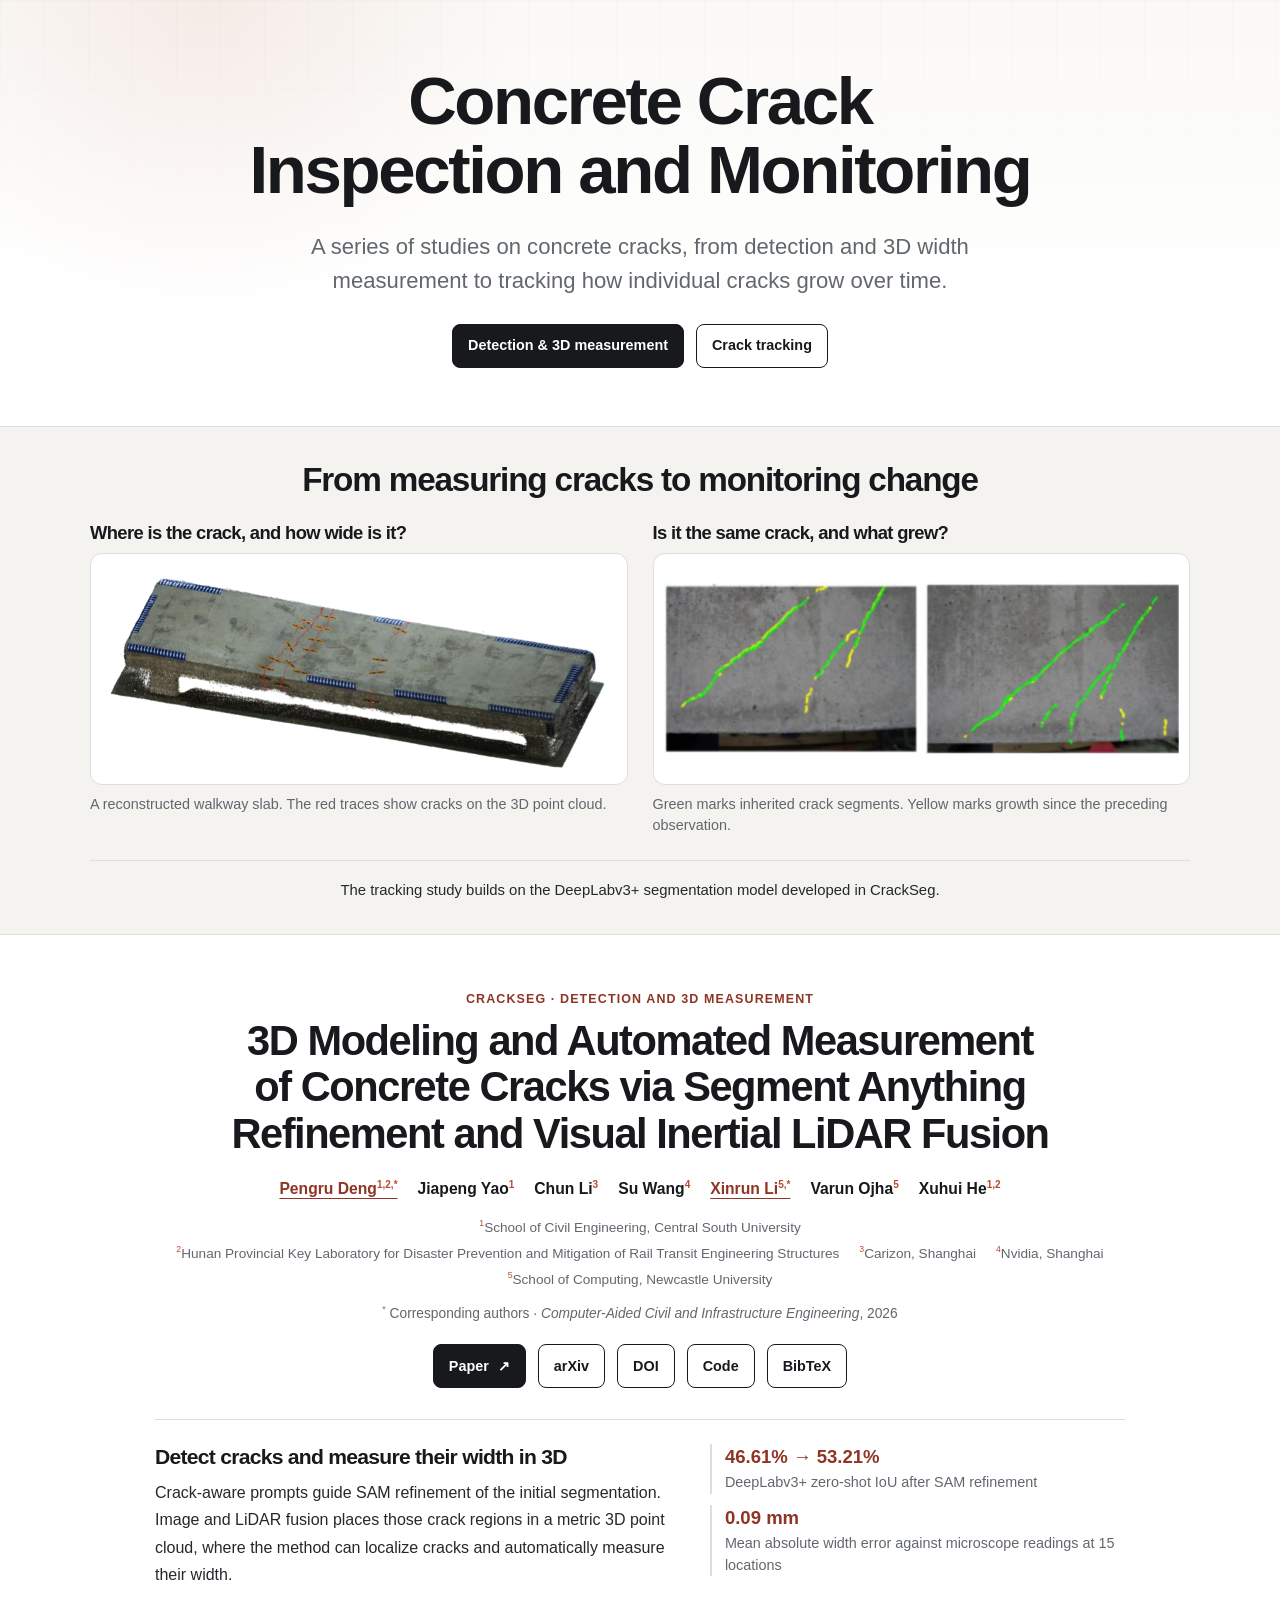
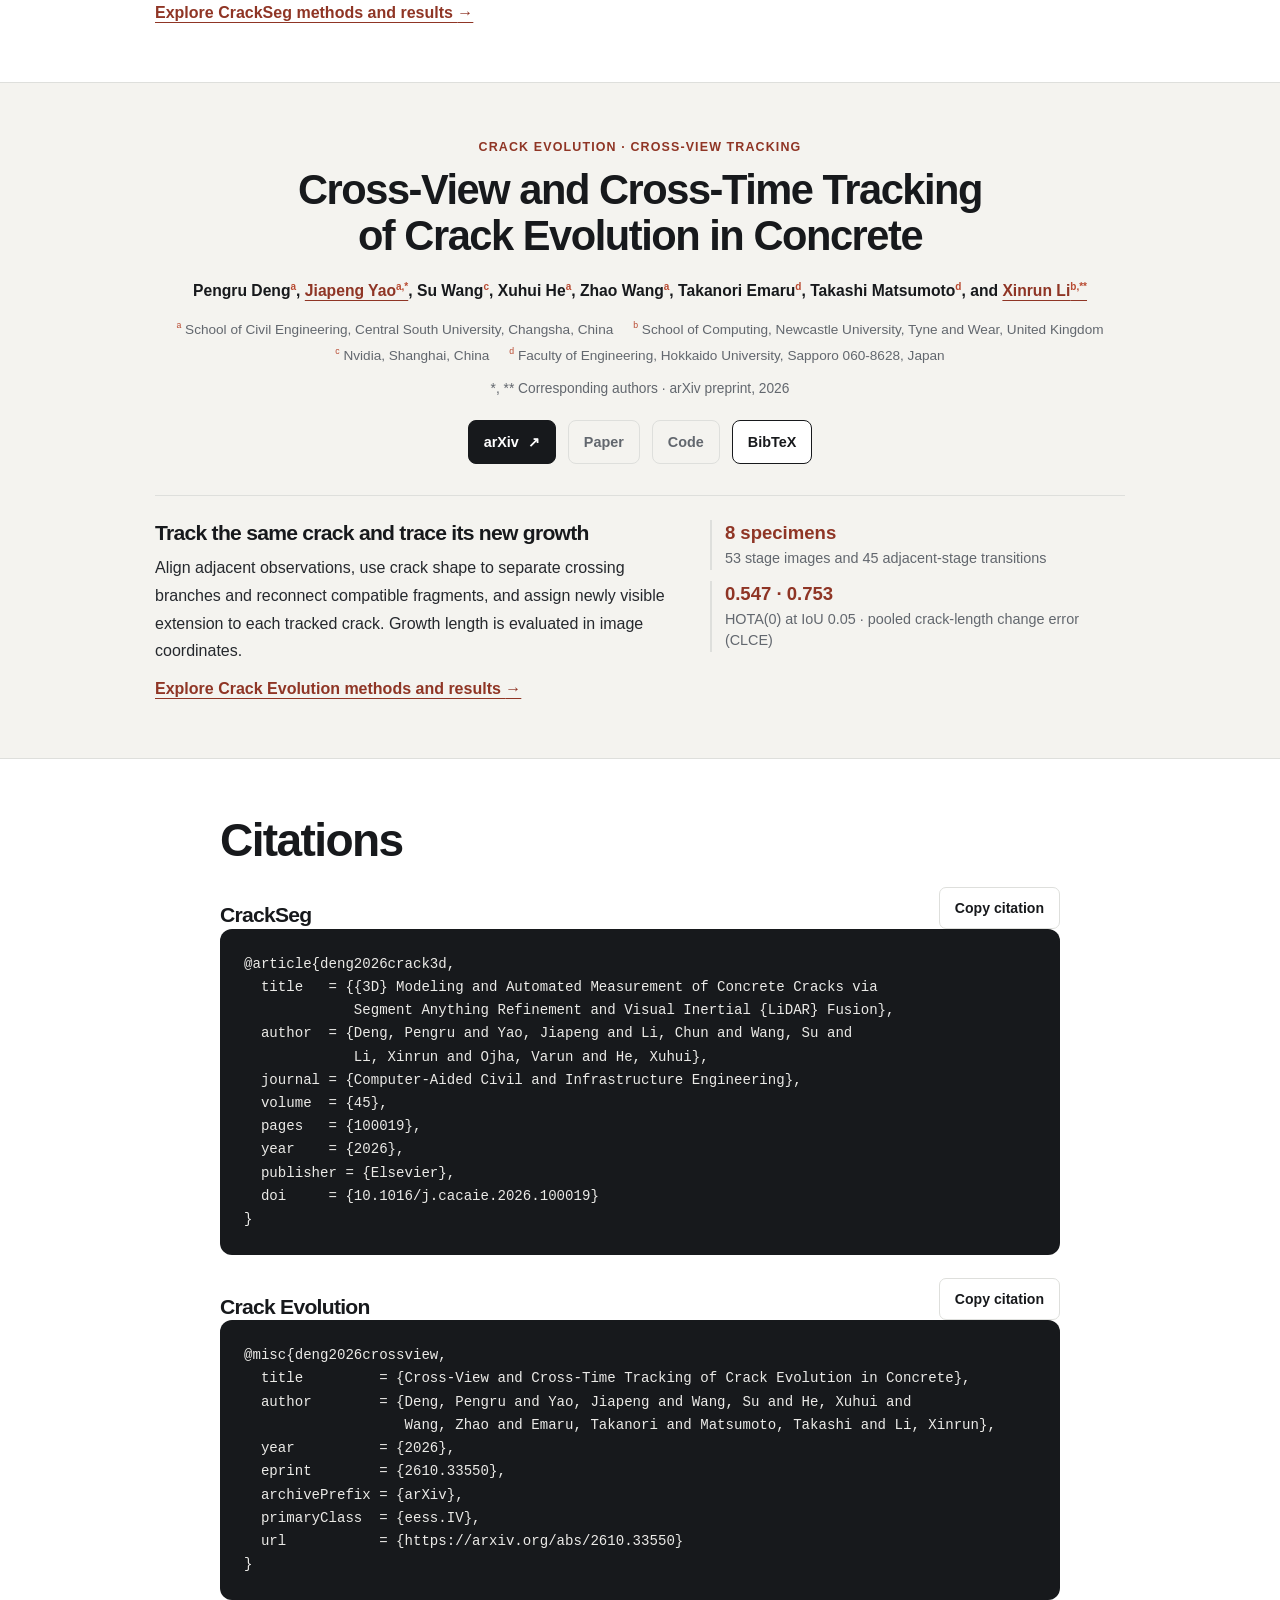
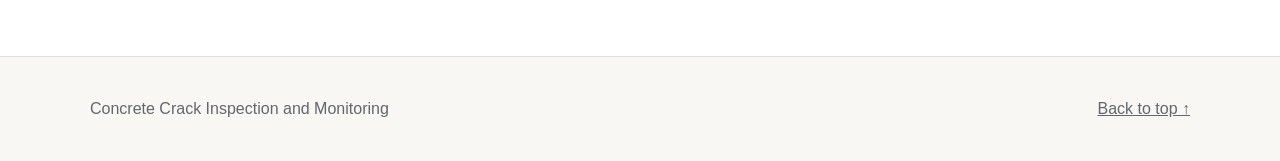
==== commit f8323538: "Present the concrete crack work as a research series" ====
--- a/site/index.html
+++ b/site/index.html
@@ -14,7 +14,7 @@
     <div class="hero-grid" aria-hidden="true"></div>
     <div class="container hero-inner">
       <h1>Concrete Crack Inspection and Monitoring</h1>
-      <p class="hero-subtitle">I study how to detect cracks in concrete, measure their width in 3D, and follow their growth over time.</p>
+      <p class="hero-subtitle">A series of studies on concrete cracks, from detection and 3D width measurement to tracking how individual cracks grow over time.</p>
       <nav class="paper-links" aria-label="Research studies">
         <a class="button button-dark" href="#measurement">Detection &amp; 3D measurement</a>
         <a class="button button-outline" href="#tracking">Crack tracking</a>
@@ -42,7 +42,7 @@
             <figcaption>Green marks inherited crack segments. Yellow marks growth since the preceding observation.</figcaption>
           </figure>
         </div>
-        <p class="study-connection">To follow cracks over time, I started with the DeepLabv3+ segmentation model developed in CrackSeg.</p>
+        <p class="study-connection">The tracking study builds on the DeepLabv3+ segmentation model developed in CrackSeg.</p>
       </div>
     </section>
 
